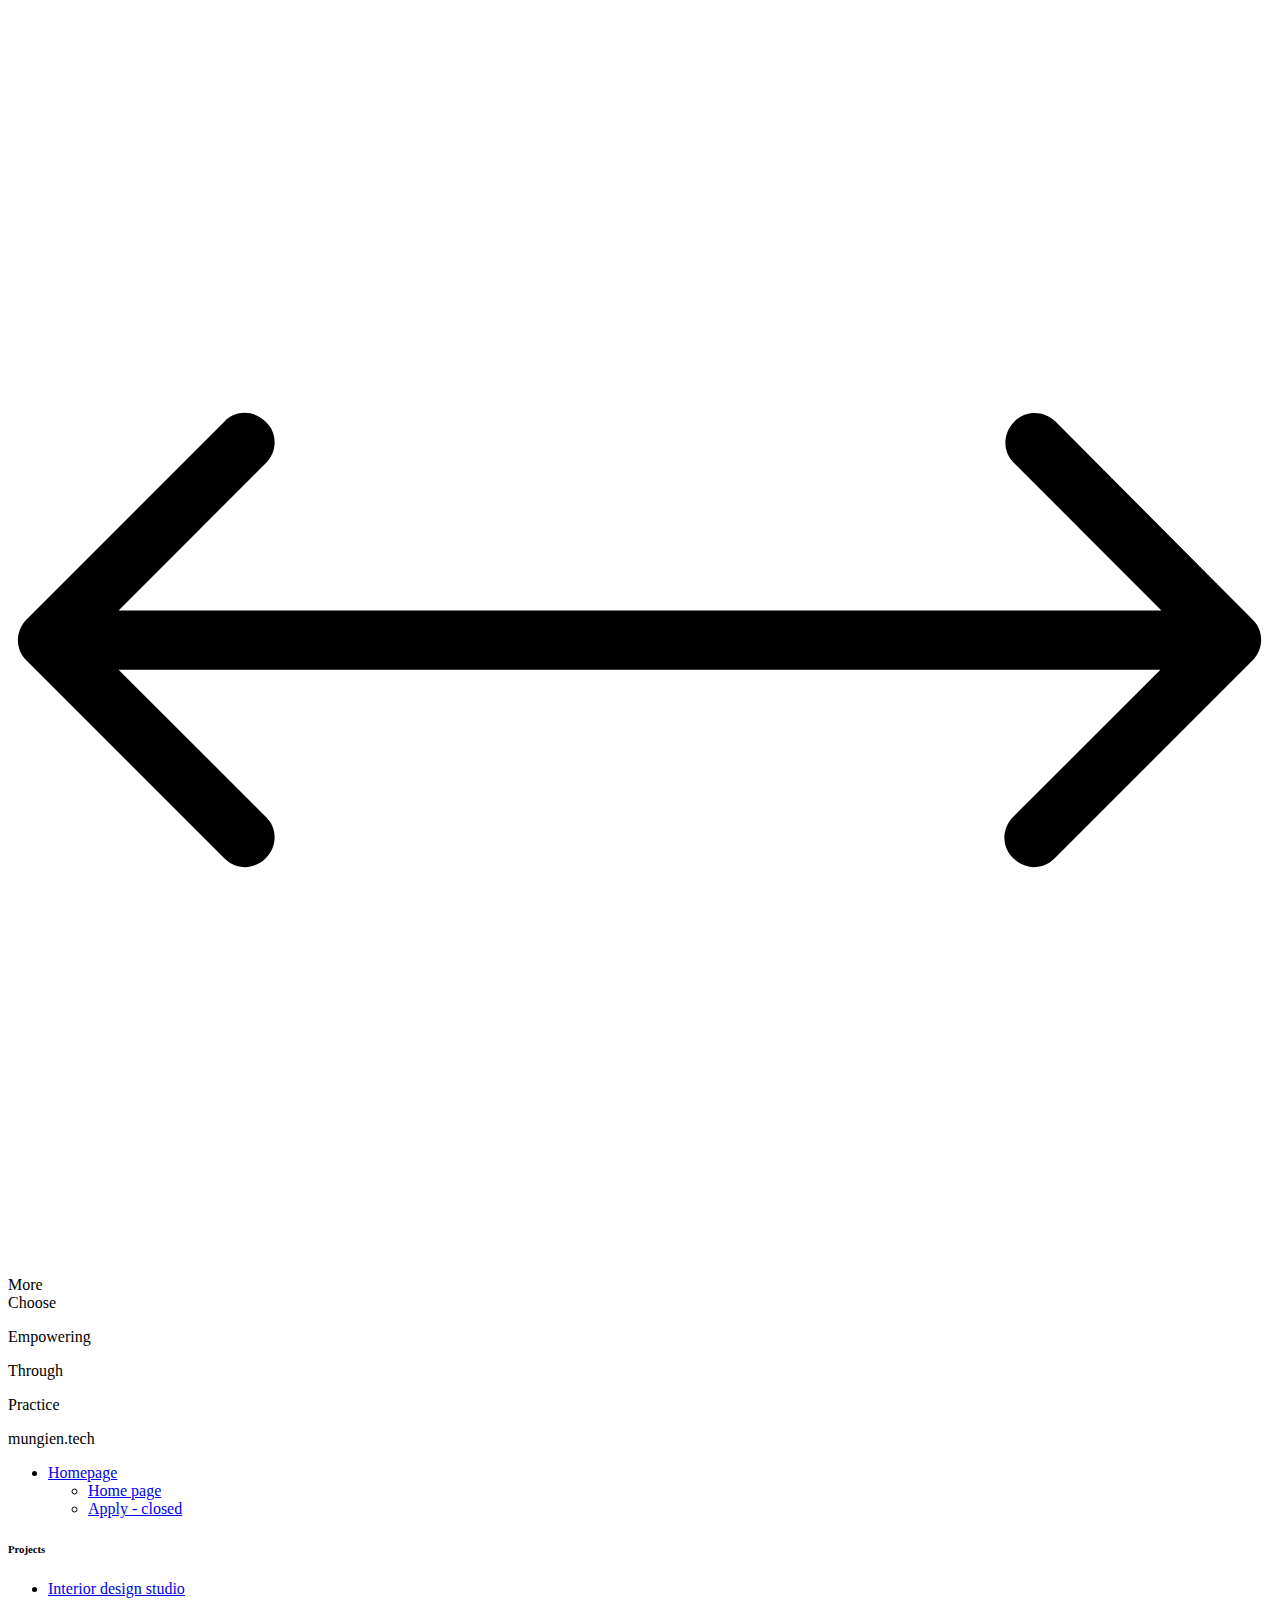
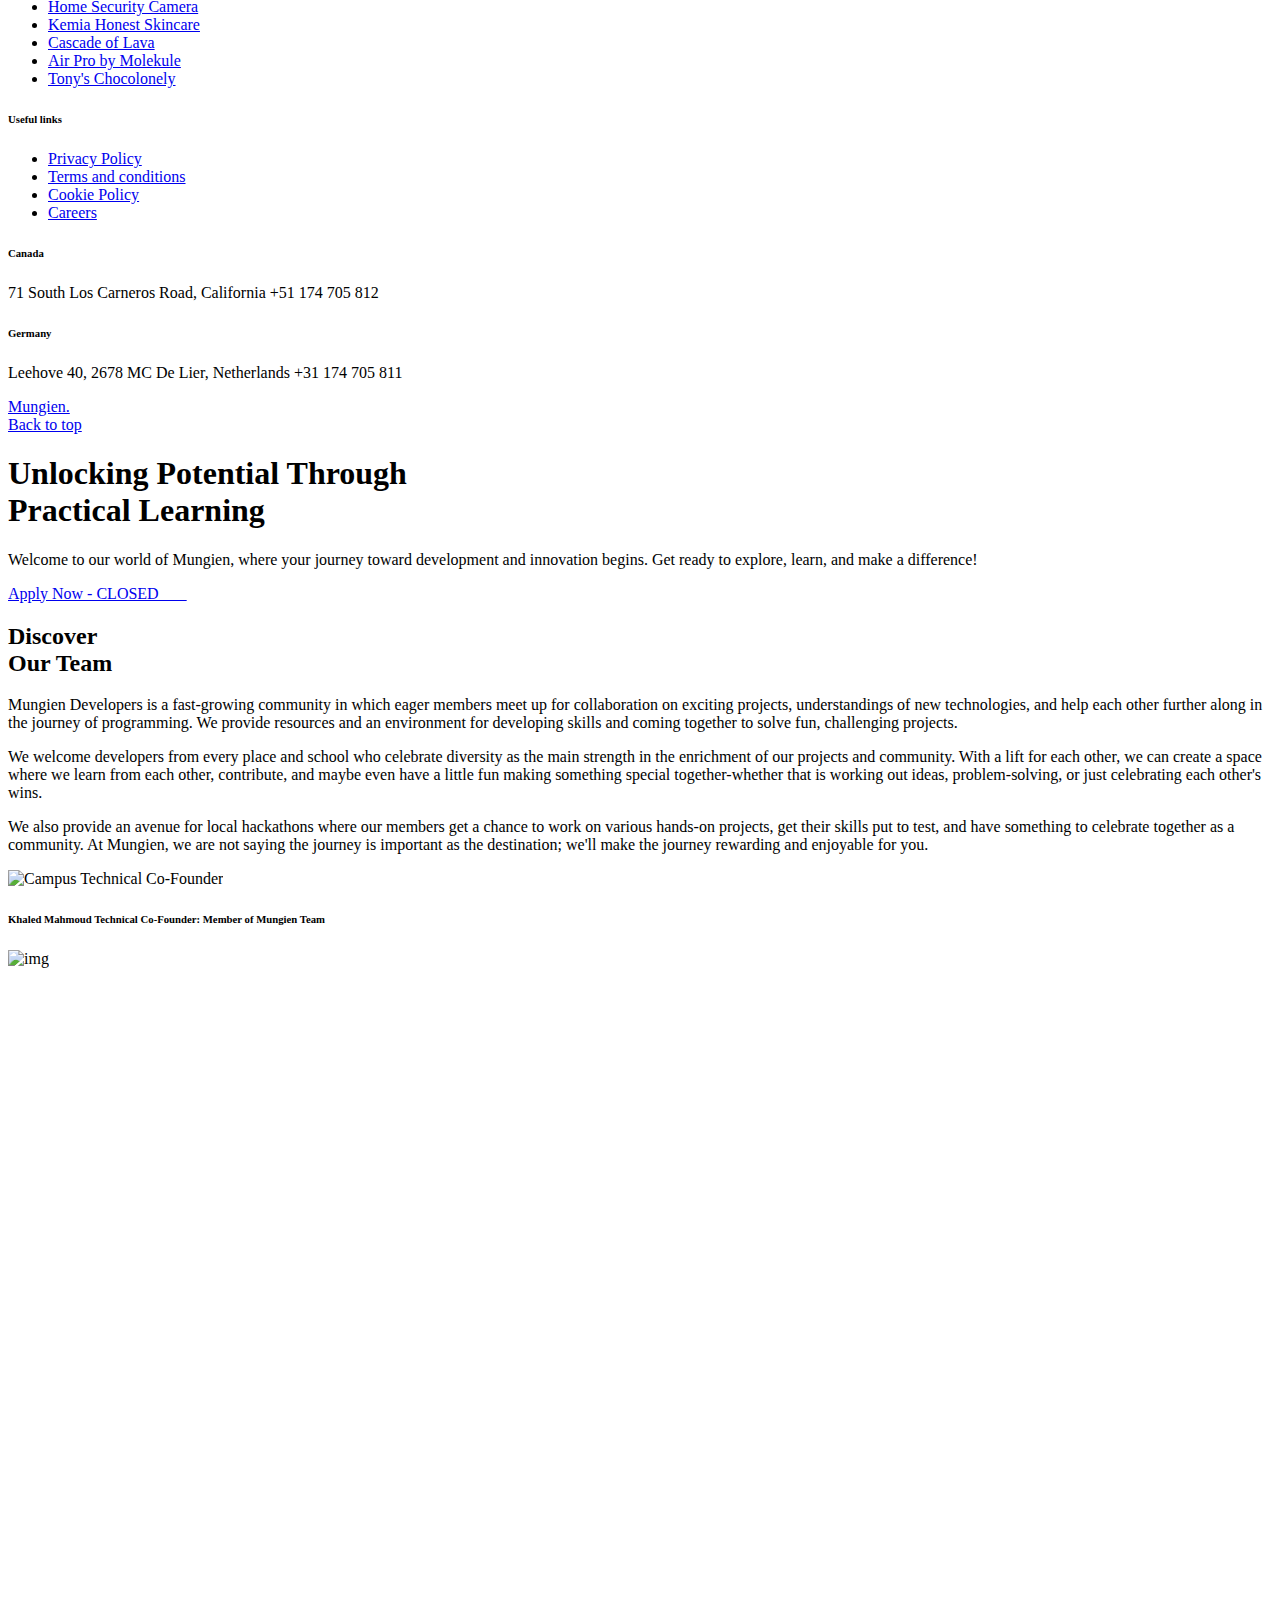
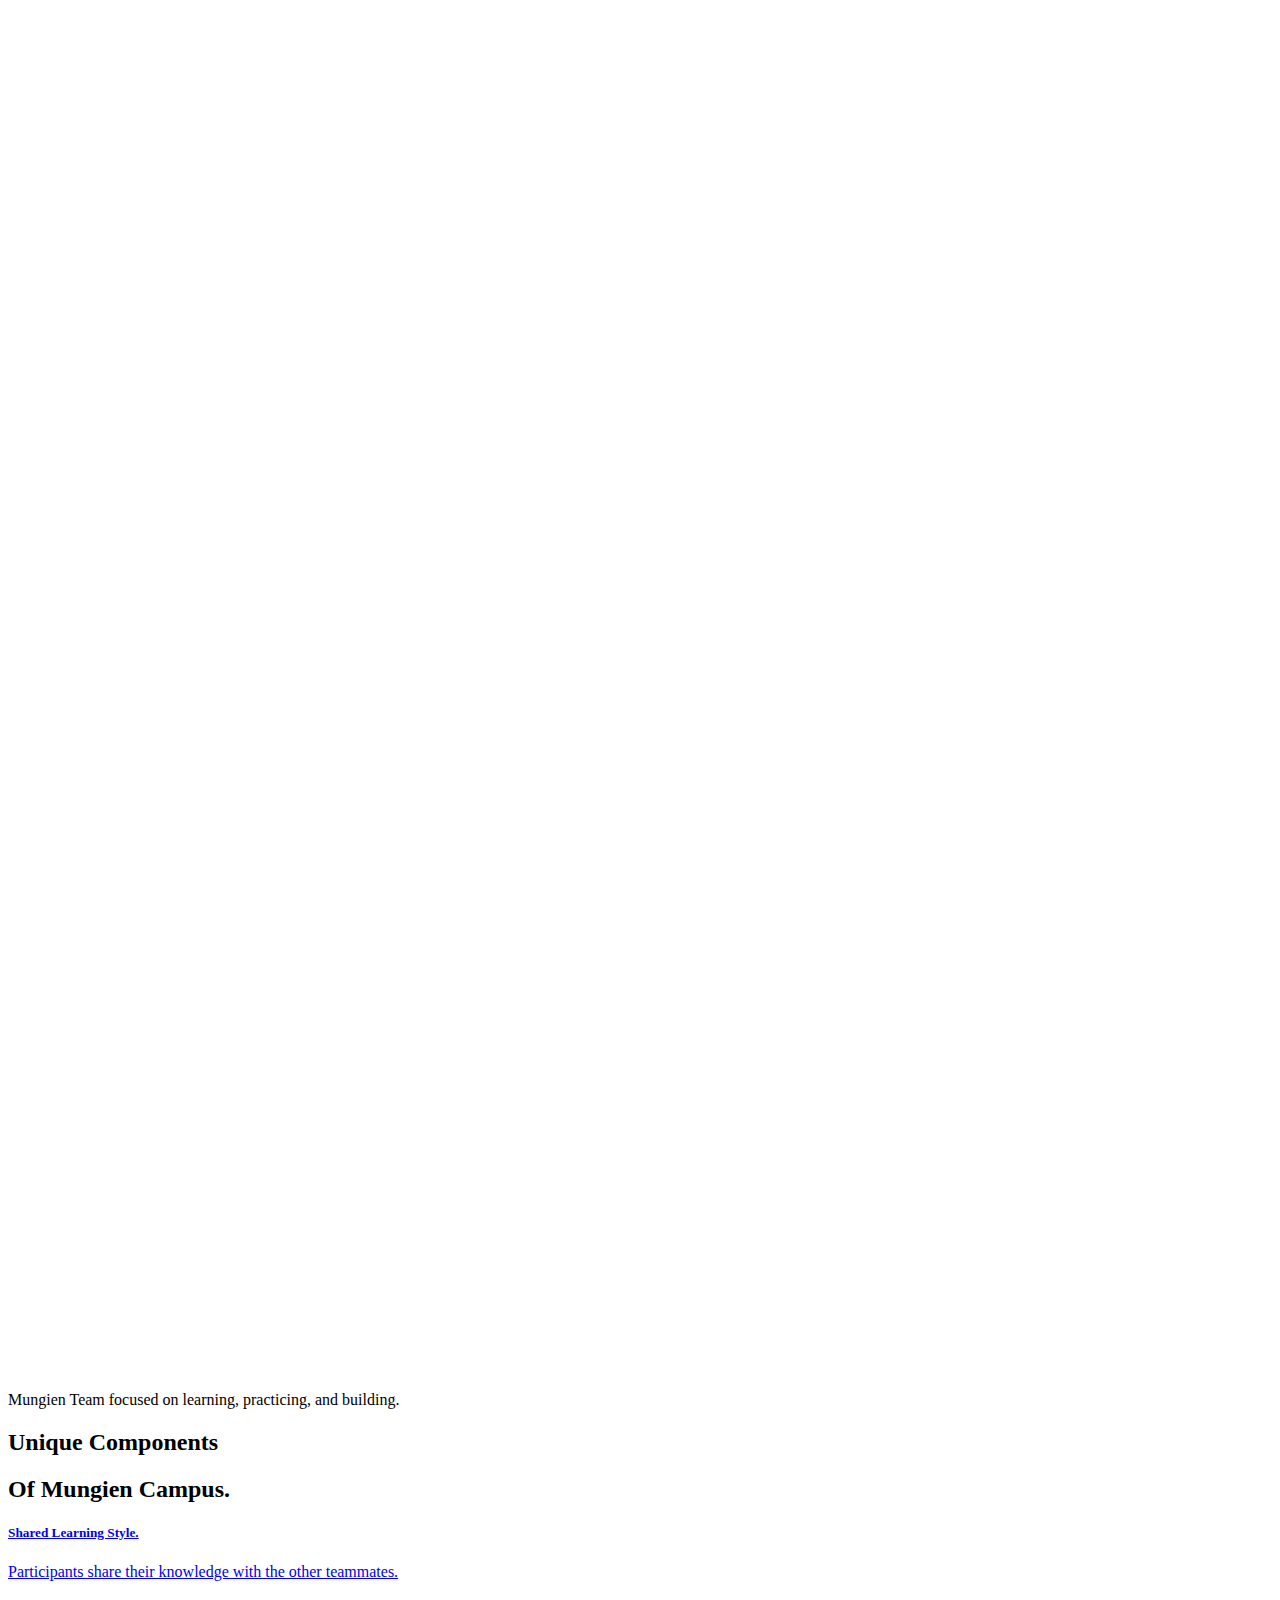
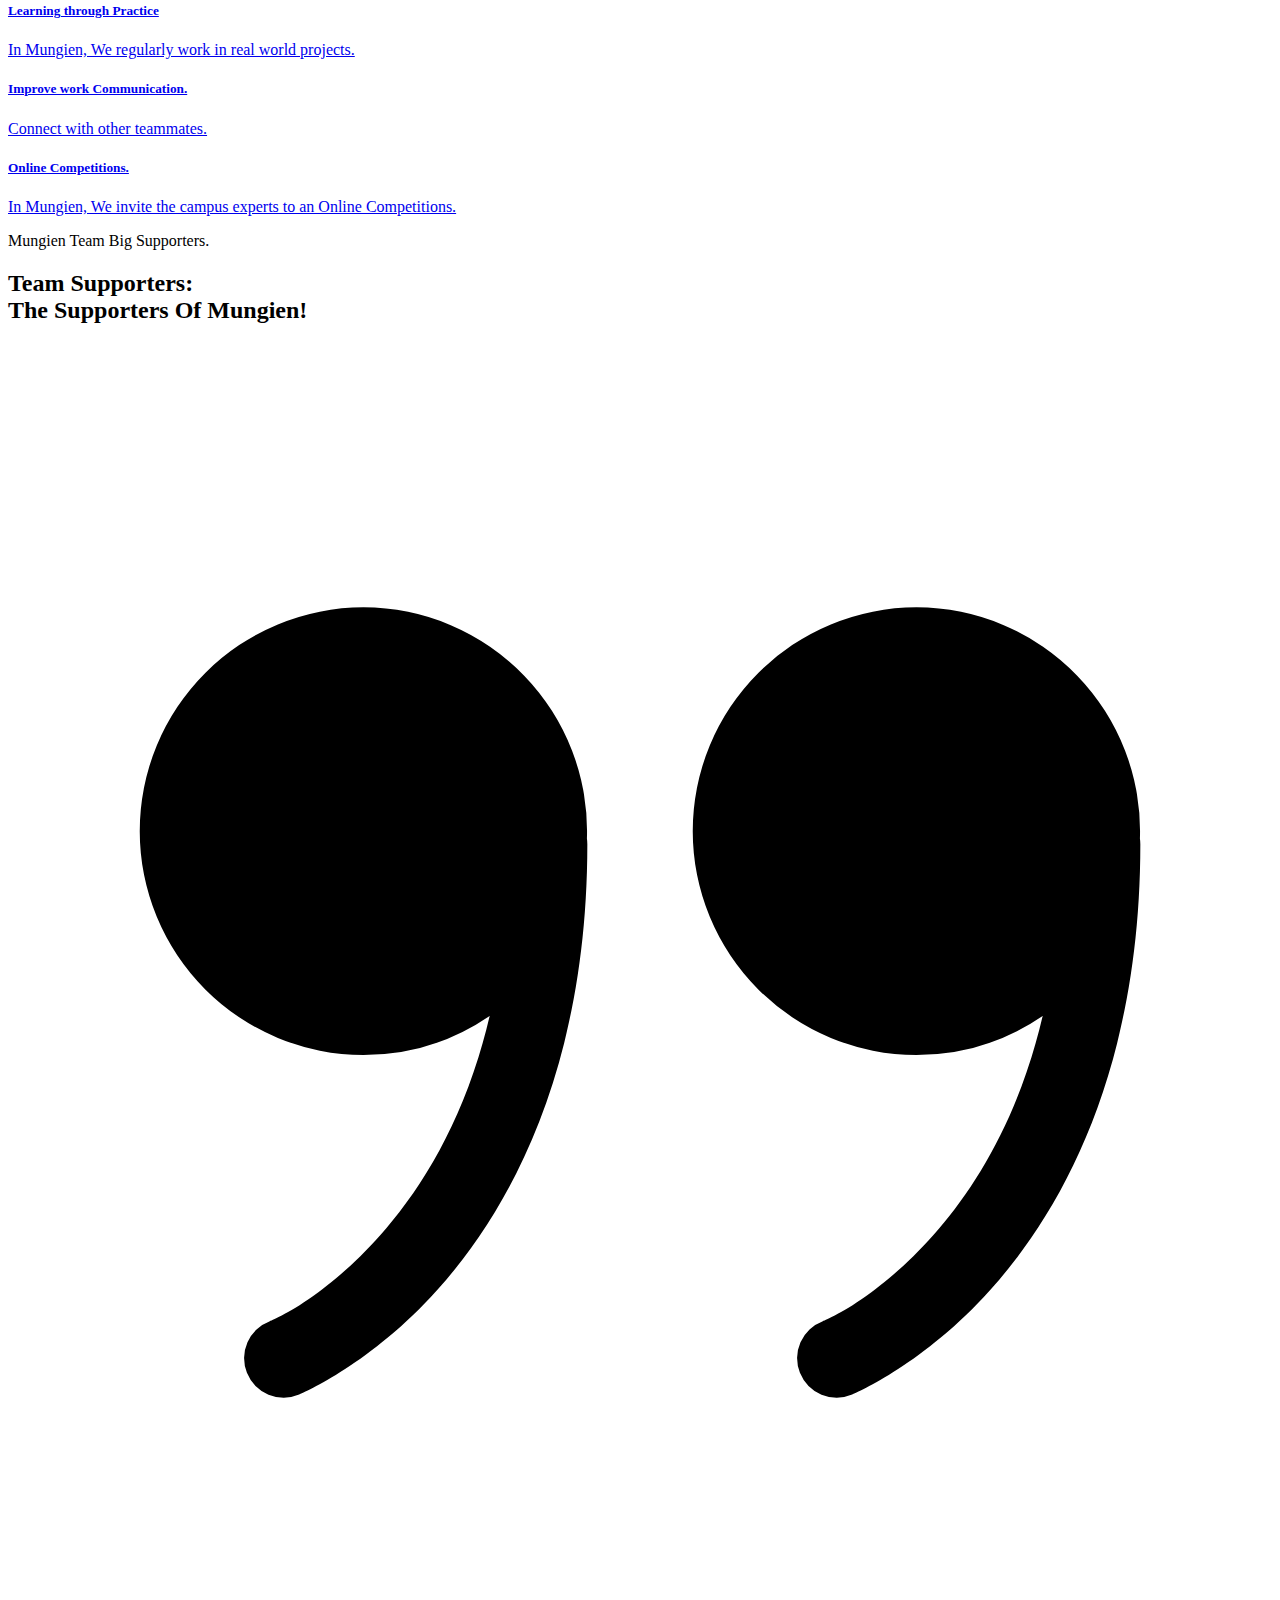
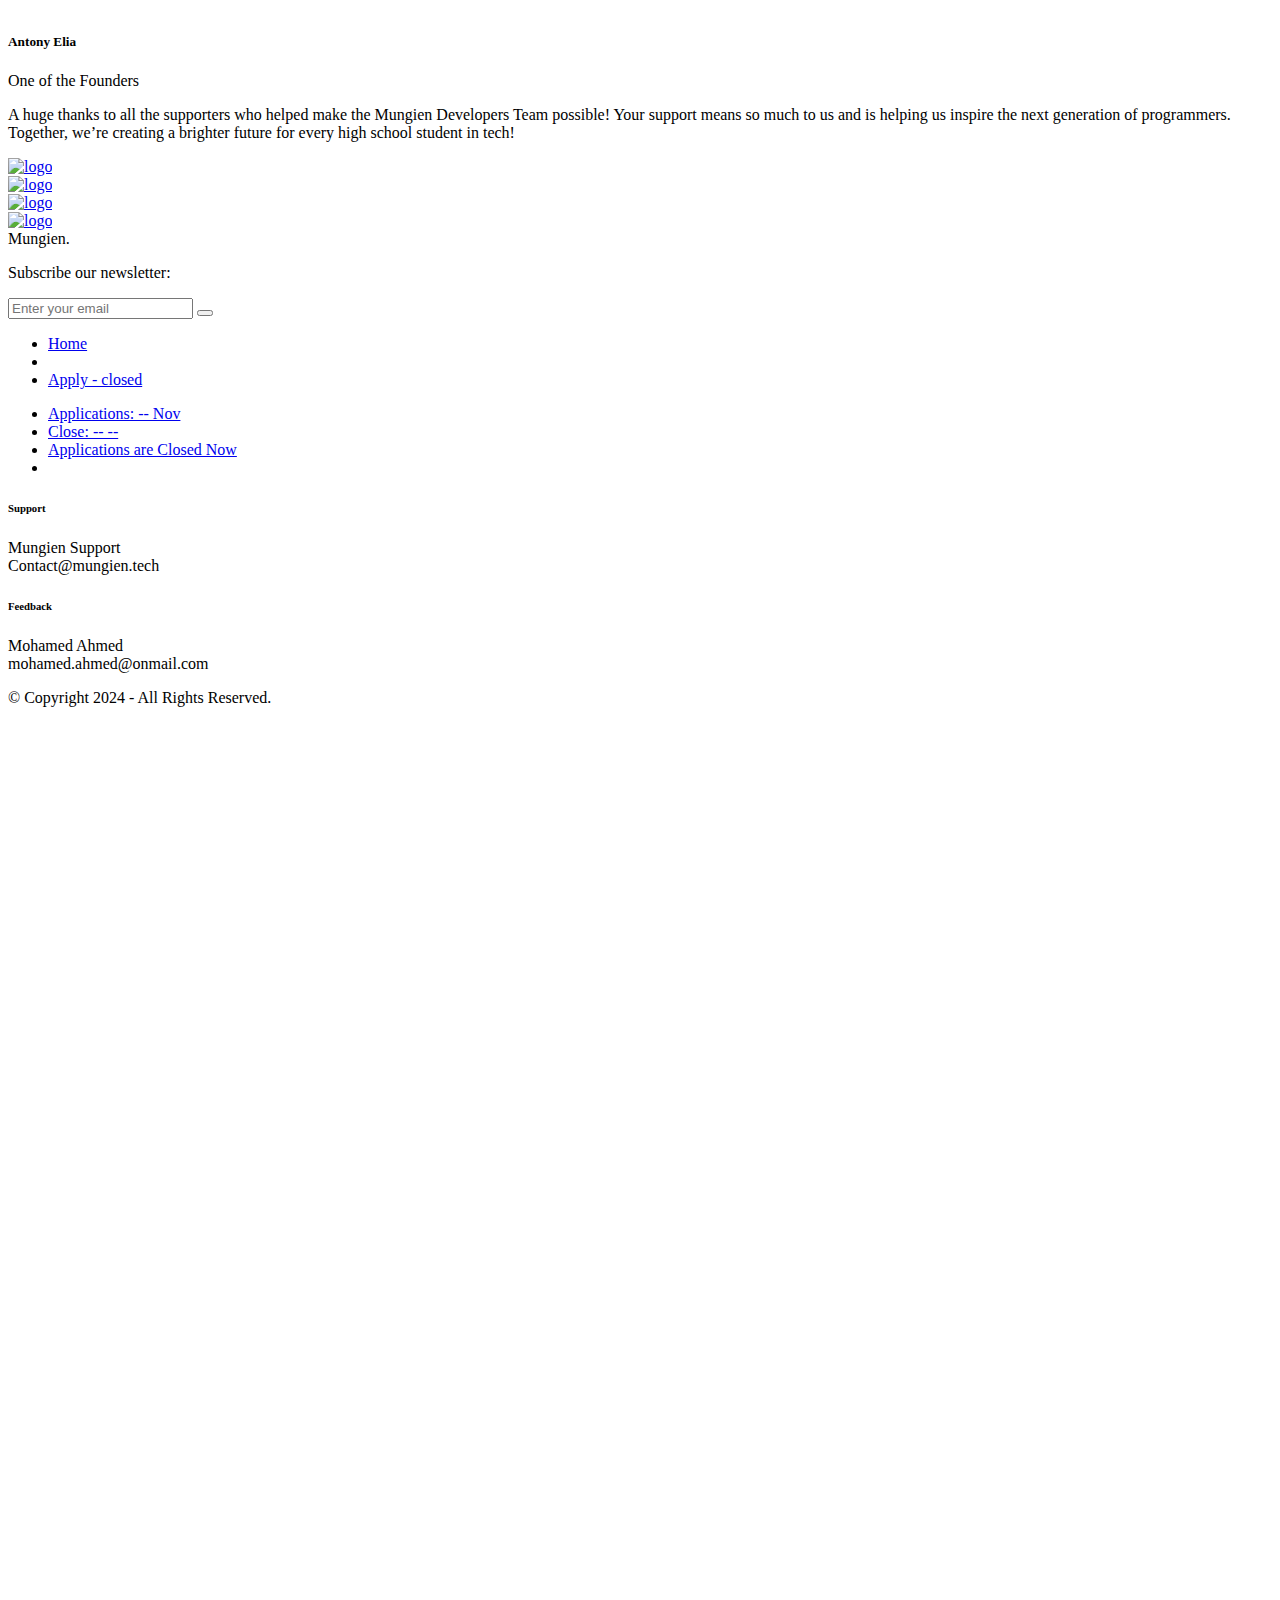
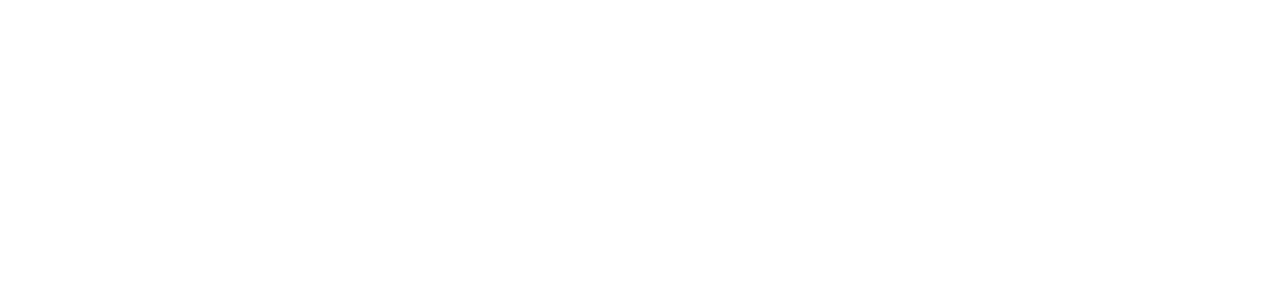
==== index.html @ 2d6d3a20 "Add files via upload" ====
<!DOCTYPE html>
<html lang="zxx">
    <head>

        <meta charset="UTF-8">
        <meta name="viewport" content="width=device-width, initial-scale=1.0">
        <meta http-equiv="X-UA-Compatible" content="ie=edge">

        <!-- bootstrap grid css -->
        <link rel="stylesheet" href="css/plugins-bootstrap-grid.css">
        <!-- font awesome css -->
        <link rel="stylesheet" href="css/plugins-font-awesome.min.css">
        <!-- swiper css -->
        <link rel="stylesheet" href="css/plugins-swiper.min.css">
        <!-- fancybox css -->
        <link rel="stylesheet" href="css/plugins-fancybox.min.css">
        <!-- ashley scss -->
        <link rel="stylesheet" href="css/css-style.css">

        <!-- page name -->
        <title>Mungien Team</title>

        <!-- meta description for better SEO -->
        <meta name="description" content="Welcome to Mungien Team, your ultimate destination for development and tech innovation. Join our community of developers at the Mungien Developers Campus.">
        <meta name="keywords" content="Mungien, Mungien Team, Mungien Campus, Campus, Developer, Development, Mungien Developers Campus, tech, technology, programming, coding, software development, web development, app development, tech community, coding bootcamp, programming courses, tech innovation, developer community, tech education, IT training, software engineering, tech events, coding workshops, mugen team, mugen, developers, campus">

        <!-- favicons and icons -->
        <link rel="icon" type="image/x-icon" sizes="192x192" href="images/icon.ico">
        <link rel="apple-touch-icon" sizes="180x180" href="images/icon.ico">
        <link rel="icon" type="image/x-icon" sizes="32x32" href="images/icon.ico">
        <link rel="icon" type="image/x-icon" sizes="16x16" href="images/icon.ico">

        <!-- Open Graph for better social media sharing -->
        <meta property="og:title" content="Mungien Campus">
        <meta property="og:description" content="Welcome to Mungien Campus, your ultimate destination for development and tech innovation. Join our community of developers at the Mungien Developers Campus.">
        <meta property="og:image" content="images/icon.ico">
        <meta property="og:url" content="https://www.mungien.tech">
        <meta property="og:type" content="website">

        <!-- Twitter Card for better sharing on Twitter -->
        <meta name="twitter:card" content="summary_large_image">
        <meta name="twitter:title" content="Mungien Campus">
        <meta name="twitter:description" content="Welcome to Mungien Campus, your ultimate destination for development and tech innovation. Join our community of developers at the Mungien Developers Campus.">
        <meta name="twitter:image" content="images/icon.ico">

        <style>
            /* Media query to hide element on screens smaller than 768px */
            @media only screen and (max-width: 768px) {
                .phoneContent {display:none;}
            }
        </style>

    </head>

    <body>
        <!-- wrapper -->
        <div class="mil-wrapper" id="top">
            <!-- cursor -->
            <div class="mil-ball">
                <span class="mil-icon-1"> <svg viewbox="0 0 128 128">
                        <path d="M106.1,41.9c-1.2-1.2-3.1-1.2-4.2,0c-1.2,1.2-1.2,3.1,0,4.2L116.8,61H11.2l14.9-14.9c1.2-1.2,1.2-3.1,0-4.2	c-1.2-1.2-3.1-1.2-4.2,0l-20,20c-1.2,1.2-1.2,3.1,0,4.2l20,20c0.6,0.6,1.4,0.9,2.1,0.9s1.5-0.3,2.1-0.9c1.2-1.2,1.2-3.1,0-4.2	L11.2,67h105.5l-14.9,14.9c-1.2,1.2-1.2,3.1,0,4.2c0.6,0.6,1.4,0.9,2.1,0.9s1.5-0.3,2.1-0.9l20-20c1.2-1.2,1.2-3.1,0-4.2L106.1,41.9	z"></path>
                    </svg> </span>
                <div class="mil-more-text">More</div>
                <div class="mil-choose-text">&#1057;hoose</div>
            </div>
            <!-- cursor end -->
            <!-- preloader -->
            <div class="mil-preloader">
                <div class="mil-preloader-animation">
                    <div class="mil-pos-abs mil-animation-1">
                        <p class="mil-h3 mil-muted mil-thin">Empowering</p>
                        <p class="mil-h3 mil-muted">Through</p>
                        <p class="mil-h3 mil-muted mil-thin">Practice</p>
                    </div>
                    <div class="mil-pos-abs mil-animation-2">
                        <div class="mil-reveal-frame">
                            <p class="mil-reveal-box"></p>
                            <p class="mil-h3 mil-muted mil-thin">mungien.tech</p>
                        </div>
                    </div>
                </div>
            </div>
            <!-- preloader end -->
            <!-- scrollbar progress -->
            <div class="mil-progress-track">
                <div class="mil-progress"></div>
            </div>
            <!-- scrollbar progress end -->
            <!-- menu -->
            <div class="mil-menu-frame">
                <!-- frame clone -->
                <div class="mil-frame-top">
                    <div class="mil-menu-btn">
                        <span></span>
                    </div>
                </div>
                <!-- frame clone end -->
                <div class="container">
                    <div class="mil-menu-content">
                        <div class="row">
                            <div class="col-xl-5">
                                <nav class="mil-main-menu" id="swupMenu">
                                    <ul>
                                        <li class="mil-has-children mil-active">
                                            <a href="#.">Homepage</a>
                                            <ul>
                                                <li>
                                                    <a href="index.html">Home page</a>
                                                </li>
                                                <li>
                                                    <a href="index.html">Apply - closed</a>
                                                </li>
                                            </ul>
                                        </li>
                                    </ul>
                                </nav>
                            </div>
                            <div class="col-xl-7">
                                <div class="mil-menu-right-frame">
                                    <div class="mil-animation-in">
                                        <div class="mil-animation-frame">
                                            <div class="mil-animation mil-position-1 mil-scale" data-value-1="2" data-value-2="2"></div>
                                        </div>
                                    </div>
                                    <div class="mil-menu-right">
                                        <div class="row">
                                            <div class="col-lg-8 mil-mb-60">
                                                <h6 class="mil-muted mil-mb-30">Projects</h6>
                                                <ul class="mil-menu-list">
                                                    <li>
                                                        <a href="index.html" class="mil-light-soft">Interior design studio</a>
                                                    </li>
                                                    <li>
                                                        <a href="index.html" class="mil-light-soft">Home Security Camera</a>
                                                    </li>
                                                    <li>
                                                        <a href="index.html" class="mil-light-soft">Kemia Honest Skincare</a>
                                                    </li>
                                                    <li>
                                                        <a href="index.html" class="mil-light-soft">Cascade of Lava</a>
                                                    </li>
                                                    <li>
                                                        <a href="index.html" class="mil-light-soft">Air Pro by Molekule</a>
                                                    </li>
                                                    <li>
                                                        <a href="index.html" class="mil-light-soft">Tony's Chocolonely</a>
                                                    </li>
                                                </ul>
                                            </div>
                                            <div class="col-lg-4 mil-mb-60">
                                                <h6 class="mil-muted mil-mb-30">Useful links</h6>
                                                <ul class="mil-menu-list">
                                                    <li>
                                                        <a href="#." class="mil-light-soft">Privacy Policy</a>
                                                    </li>
                                                    <li>
                                                        <a href="#." class="mil-light-soft">Terms and conditions</a>
                                                    </li>
                                                    <li>
                                                        <a href="#." class="mil-light-soft">Cookie Policy</a>
                                                    </li>
                                                    <li>
                                                        <a href="#." class="mil-light-soft">Careers</a>
                                                    </li>
                                                </ul>
                                            </div>
                                        </div>
                                        <div class="mil-divider mil-mb-60"></div>
                                        <div class="row justify-content-between">
                                            <div class="col-lg-4 mil-mb-60">
                                                <h6 class="mil-muted mil-mb-30">Canada</h6>
                                                <p class="mil-light-soft mil-up">71 South Los Carneros Road, California <span class="mil-no-wrap">+51 174 705 812</span></p>
                                            </div>
                                            <div class="col-lg-4 mil-mb-60">
                                                <h6 class="mil-muted mil-mb-30">Germany</h6>
                                                <p class="mil-light-soft">Leehove 40, 2678 MC De Lier, Netherlands <span class="mil-no-wrap">+31 174 705 811</span></p>
                                            </div>
                                        </div>
                                    </div>
                                </div>
                            </div>
                        </div>
                    </div>
                </div>
            </div>
            <!-- menu -->
            <!-- curtain -->
            <div class="mil-curtain"></div>
            <!-- curtain end -->
            <!-- frame -->
            <div class="mil-frame">
                <div class="mil-frame-top">
                    <a href="index.html" class="mil-logo">Mungien.</a>
                    <div class="mil-menu-btn">
                        <span></span>
                    </div>
                </div>
                <div class="mil-frame-bottom">
                    <div class="mil-current-page"></div>
                    <div class="mil-back-to-top">
                        <a href="#top" class="mil-link mil-dark mil-arrow-place"> <span>Back to top</span> </a>
                    </div>
                </div>
            </div>
            <!-- frame end -->
            <!-- content -->
            <div class="mil-content">
                <div id="swupMain" class="mil-main-transition">
                    <!-- banner -->
                    <section class="mil-banner mil-dark-bg">
                        <div class="mi-invert-fix">
                            <div class="mil-animation-frame">
                                <div class="mil-animation mil-position-1 mil-scale" data-value-1="7" data-value-2="1.6"></div>
                                <div class="mil-animation mil-position-2 mil-scale" data-value-1="4" data-value-2="1"></div>
                                <div class="mil-animation mil-position-3 mil-scale" data-value-1="1.2" data-value-2=".1"></div>
                            </div>
                            <div class="mil-gradient"></div>
                            <div class="container">
                                <div class="mil-banner-content mil-up">
                                    <h1 class="mil-muted mil-mb-60">Unlocking&nbsp;<span class="mil-thin">Potential Through</span><br>Practical&nbsp;<span class="mil-thin">Learning</span></h1>
                                    <div class="row">
                                        <div class="col-md-7 col-lg-5">
                                            <p class="mil-light-soft mil-mb-60">Welcome to our world of Mungien, where your journey toward development and innovation begins. Get ready to explore, learn, and make a difference!</p>
                                        </div>
                                    </div>
                                    <a class="mil-button mil-arrow-place mil-btn-space" href="index.html"> <span><p>Apply Now - CLOSED&nbsp; &nbsp; &nbsp; &nbsp;</p></span> </a>
                                </div>
                            </div>
                        </div>
                    </section>
                    <!-- banner end -->
                    <!-- about -->
                    <section id="about">
                        <div class="container mil-p-120-30">
                            <div class="row justify-content-between align-items-center">
                                <div class="col-lg-6 col-xl-5">
                                    <div class="mil-mb-90">
                                        <h2 class="mil-up mil-mb-60">Discover <br>Our <span class="mil-thin">Team</span></h2>
                                        <p class="mil-up mil-mb-30">Mungien Developers is a fast-growing community in which eager members meet up for collaboration on exciting projects, understandings of new technologies, and help each other further along in the journey of programming. We provide resources and an environment for developing skills and coming together to solve fun, challenging projects.</p>
                                        <p class="mil-up mil-mb-60">We welcome developers from every place and school who celebrate diversity as the main strength in the enrichment of our projects and community. With a lift for each other, we can create a space where we learn from each other, contribute, and maybe even have a little fun making something special together-whether that is working out ideas, problem-solving, or just celebrating each other's wins.
</p>
                                        <p class="mil-up mil-mb-60">
We also provide an avenue for local hackathons where our members get a chance to work on various hands-on projects, get their skills put to test, and have something to celebrate together as a community. At Mungien, we are not saying the journey is important as the destination; we'll make the journey rewarding and enjoyable for you.</p>
                                        <div class="mil-about-quote">
                                            <div class="mil-avatar mil-up">
                                                <img src="images/face-2.jpg" alt="Campus Technical Co-Founder">
                                            </div>
                                            <h6 class="mil-quote mil-up">Khaled Mahmoud <span class="mil-thin">Technical Co-Founder:</span>  Member <span class="mil-thin">of Mungien Team</span></h6>
                                        </div>
                                    </div>
                                </div>
                                <div class="col-lg-5">
                                    <div class="mil-about-photo mil-mb-90">
                                        <div class="mil-lines-place"></div>
                                        <div class="mil-up mil-img-frame phoneContent" style="padding-bottom: 160%;">
                                            <img src="images/photo-1.png" alt="img" class="mil-up" data-value-1="1" data-value-2="1.49">
                                        </div>
                                    </div>
                                </div>
                            </div>
                        </div>
                    </section>
                    <!-- about end -->
                    <!-- services -->
                    <section class="mil-dark-bg">
                        <div class="mi-invert-fix">
                            <div class="mil-animation-frame">
                                <div class="mil-animation mil-position-1 mil-scale" data-value-1="2.4" data-value-2="1.4" style="top: 300px; right: -100px"></div>
                                <div class="mil-animation mil-position-2 mil-scale" data-value-1="2" data-value-2="1" style="left: 150px"></div>
                            </div>
                            <div class="container mil-p-120-0">
                                <div class="mil-mb-120">
                                    <div class="row">
                                        <div class="col-lg-10">
                                            <span class="mil-suptitle mil-light-soft mil-suptitle-right mil-up">Mungien Team focused on learning, practicing, and building.</span>
                                        </div>
                                    </div>
                                    <div class="mil-complex-text justify-content-center mil-up mil-mb-15">
                                        <h2 class="mil-h1 mil-muted mil-center">Unique <span class="mil-thin">Components</span></h2>
                                    </div>
                                    <div class="mil-complex-text justify-content-center mil-up">
                                        <h2 class="mil-h1 mil-muted mil-center">Of Mungien&nbsp;<span class="mil-thin">Campus.</span></h2>
                                    </div>
                                </div>
                                <div class="row mil-services-grid m-0">
                                    <div class="col-md-6 col-lg-3 mil-services-grid-item p-0">
                                        <a href="index.html" class="mil-service-card-sm mil-up"> <h5 class="mil-muted mil-mb-30"><strong>Shared Learning Style.</strong><br></h5> <p class="mil-light-soft mil-mb-30">Participants share their knowledge with the other teammates.</p> <div class="mil-button mil-icon-button-sm mil-arrow-place"></div> </a>
                                    </div>
                                    <div class="col-md-6 col-lg-3 mil-services-grid-item p-0">
                                        <a href="index.html" class="mil-service-card-sm mil-up"> <h5 class="mil-muted mil-mb-30">Learning through Practice<br></h5> <p class="mil-light-soft mil-mb-30">In Mungien, We regularly work in real world projects.</p> <div class="mil-button mil-icon-button-sm mil-arrow-place"></div> </a>
                                    </div>
                                    <div class="col-md-6 col-lg-3 mil-services-grid-item p-0">
                                        <a href="index.html" class="mil-service-card-sm mil-up"> <h5 class="mil-muted mil-mb-30">Improve work Communication.</h5> <p class="mil-light-soft mil-mb-30">Connect with other teammates.</p> <div class="mil-button mil-icon-button-sm mil-arrow-place"></div> </a>
                                    </div>
                                    <div class="col-md-6 col-lg-3 mil-services-grid-item p-0">
                                        <a class="mil-service-card-sm mil-up" href="index.html"> <h5 class="mil-muted mil-mb-30">Online Competitions.</h5> <p class="mil-light-soft mil-mb-30">In Mungien, We invite the campus experts to an Online Competitions.</p> <div class="mil-button mil-icon-button-sm mil-arrow-place"></div> </a>
                                    </div>
                                </div>
                            </div>
                        </div>
                    </section>
                    <!-- services end -->
                    <!-- team -->
                    <section>
</section>
                    <!-- team end -->
                    <!-- reviews -->
                    <section class="mil-soft-bg">
                        <div class="container mil-p-120-120">
                            <div class="row">
                                <div class="col-lg-10">
                                    <span class="mil-suptitle mil-suptitle-right mil-suptitle-dark mil-up">Mungien Team Big Supporters.<br></span>
                                </div>
                            </div>
                            <h2 class="mil-center mil-up mil-mb-60">Team&nbsp;<span class="mil-thin">Supporters:</span> <br>The Supporters&nbsp;<span class="mil-thin">Of Mungien!</span></h2>
                            <div class="row mil-relative justify-content-center">
                                <div class="col-lg-8">
                                    <div class="mil-slider-nav mil-soft mil-reviews-nav mil-up">
                                        <div class="mil-slider-arrow mil-prev mil-revi-prev mil-arrow-place"></div>
                                    </div>
                                    <svg xmlns="http://www.w3.org/2000/svg" viewbox="0 0 48 48" class="mil-quote-icon mil-up">
                                        <path d="M 13.5 10 A 8.5 8.5 0 0 0 13.5 27 A 8.5 8.5 0 0 0 18.291016 25.519531 C 17.422273 29.222843 15.877848 31.803343 14.357422 33.589844 C 12.068414 36.279429 9.9433594 37.107422 9.9433594 37.107422 A 1.50015 1.50015 0 1 0 11.056641 39.892578 C 11.056641 39.892578 13.931586 38.720571 16.642578 35.535156 C 19.35357 32.349741 22 27.072581 22 19 A 1.50015 1.50015 0 0 0 21.984375 18.78125 A 8.5 8.5 0 0 0 13.5 10 z M 34.5 10 A 8.5 8.5 0 0 0 34.5 27 A 8.5 8.5 0 0 0 39.291016 25.519531 C 38.422273 29.222843 36.877848 31.803343 35.357422 33.589844 C 33.068414 36.279429 30.943359 37.107422 30.943359 37.107422 A 1.50015 1.50015 0 1 0 32.056641 39.892578 C 32.056641 39.892578 34.931586 38.720571 37.642578 35.535156 C 40.35357 32.349741 43 27.072581 43 19 A 1.50015 1.50015 0 0 0 42.984375 18.78125 A 8.5 8.5 0 0 0 34.5 10 z" fill="#000000"></path>
                                    </svg>
                                    <div class="swiper-container mil-reviews-slider">
                                        <div class="swiper-wrapper">
                                            <div class="swiper-slide">
                                                <div class="mil-review-frame mil-center" data-swiper-parallax="-200" data-swiper-parallax-opacity="0">
                                                    <h5 class="mil-up mil-mb-10">Antony Elia</h5>
                                                    <p class="mil-mb-5 mil-upper mil-up mil-mb-30">One of the Founders</p>
                                                    <p class="mil-text-xl mil-up">A huge thanks to all the supporters who helped make the Mungien Developers Team possible! Your support means so much to us and is helping us inspire the next generation of programmers. Together, we’re creating a brighter future for every high school student in tech!</p>
                                                </div>
                                            </div>
                                            
                                        </div>
                                    </div>
                                </div>
                            </div>
                        </div>
                    </section>
                    <!-- reviews end -->
                    <!-- partners -->
                    <div class="mil-soft-bg">
                        <div class="container mil-p-0-120">
                            <div class="swiper-container mil-infinite-show mil-up">
                                <div class="swiper-wrapper">
                                    <div class="swiper-slide">
                                        <a href="#." class="mil-partner-frame" style="width: 80px; margin-top: 10px;"><img src="images/github-logo.png" alt="logo"></a>
                                    </div>
                                    <div class="swiper-slide">
                                        <a href="#." class="mil-partner-frame" style="width: 100px; margin-bottom: 20px;"><img src="images/partners-2.svg" alt="logo"></a>
                                    </div>
                                    <div class="swiper-slide">
                                        <a href="#." class="mil-partner-frame" style="width: 80px; margin-top: 10px;"><img src="images/github-logo.png" alt="logo"></a>
                                    </div>
                                    <div class="swiper-slide"">
                                        <a href="#." class="mil-partner-frame" style="width: 100px; margin-bottom: 20px;"><img src="images/partners-2.svg" alt="logo"></a>
                                    </div>
                                </div>
                            </div>
                        </div>
                    </div>
                    <!-- partners end -->
                    <!-- blog -->
                    <section>
</section>
                    <!-- blog end -->
                    <!-- footer -->
                    <footer class="mil-dark-bg">
                        <div class="mi-invert-fix">
                            <div class="container mil-p-120-60">
                                <div class="row justify-content-between">
                                    <div class="col-md-4 col-lg-4 mil-mb-60">
                                        <div class="mil-muted mil-logo mil-up mil-mb-30">Mungien.</div>
                                        <p class="mil-light-soft mil-up mil-mb-30">Subscribe our newsletter:</p>
                                        <form class="mil-subscribe-form mil-up">
                                            <input type="text" placeholder="Enter your email">
                                            <button type="submit" class="mil-button mil-icon-button-sm mil-arrow-place"></button>
                                        </form>
                                    </div>
                                    <div class="col-md-7 col-lg-6">
                                        <div class="row justify-content-end">
                                            <div class="col-md-6 col-lg-7">
                                                <nav class="mil-footer-menu mil-mb-60">
                                                    <ul>
                                                        <li class="mil-up mil-active">
                                                            <a href="index.html">Home</a>
                                                        </li>
                                                        <li class="mil-up">
</li>
                                                        <li class="mil-up">
                                                            <a href="index.html">Apply - closed</a>
                                                        </li>
                                                    </ul>
                                                </nav>
                                            </div>
                                            <div class="col-md-6 col-lg-5">
                                                <ul class="mil-menu-list mil-up mil-mb-60">
                                                    <li>
                                                        <a href="#." class="mil-light-soft">Applications: -- Nov</a>
                                                    </li>
                                                    <li>
                                                        <a href="#." class="mil-light-soft">Close: -- --</a>
                                                    </li>
                                                    <li>
                                                        <a href="#." class="mil-light-soft">Applications are Closed Now</a>
                                                    </li>
                                                    <li>
</li>
                                                </ul>
                                            </div>
                                        </div>
                                    </div>
                                </div>
                                <div class="row justify-content-between flex-sm-row-reverse">
                                    <div class="col-md-7 col-lg-6">
                                        <div class="row justify-content-between">
                                            <div class="col-md-6 col-lg-5 mil-mb-60">
                                                <h6 class="mil-muted mil-up mil-mb-30">Support</h6>
                                                <p class="mil-light-soft mil-up"><span class="mil-no-wrap"><span style="white-space: normal;">Mungien Support<br>Contact@mungien.tech&nbsp;<br></span></span></p>
                                            </div>
                                            <div class="col-md-6 col-lg-5 mil-mb-60">
                                                <h6 class="mil-muted mil-up mil-mb-30">Feedback</h6>
                                                <p class="mil-light-soft mil-up"><span class="mil-no-wrap"><span style="white-space: normal;">Mohamed Ahmed<br>mohamed.ahmed@onmail.com</span></span></p>
                                            </div>
                                        </div>
                                    </div>
                                    <div class="col-md-4 col-lg-6 mil-mb-60">
                                        <div class="mil-vert-between">
                                            <div class="mil-mb-30">
</div>
                                            <p class="mil-light-soft mil-up">&copy; Copyright 2024 - All Rights Reserved.</p>
                                        </div>
                                    </div>
                                </div>
                            </div>
                        </div>
                    </footer>
                    <!-- footer end -->
                    <!-- hidden elements -->
                    <div class="mil-hidden-elements">
                        <div class="mil-dodecahedron">
                            <div class="mil-pentagon">
                                <div></div>
                                <div></div>
                                <div></div>
                                <div></div>
                                <div></div>
                            </div>
                            <div class="mil-pentagon">
                                <div></div>
                                <div></div>
                                <div></div>
                                <div></div>
                                <div></div>
                            </div>
                            <div class="mil-pentagon">
                                <div></div>
                                <div></div>
                                <div></div>
                                <div></div>
                                <div></div>
                            </div>
                            <div class="mil-pentagon">
                                <div></div>
                                <div></div>
                                <div></div>
                                <div></div>
                                <div></div>
                            </div>
                            <div class="mil-pentagon">
                                <div></div>
                                <div></div>
                                <div></div>
                                <div></div>
                                <div></div>
                            </div>
                            <div class="mil-pentagon">
                                <div></div>
                                <div></div>
                                <div></div>
                                <div></div>
                                <div></div>
                            </div>
                            <div class="mil-pentagon">
                                <div></div>
                                <div></div>
                                <div></div>
                                <div></div>
                                <div></div>
                            </div>
                            <div class="mil-pentagon">
                                <div></div>
                                <div></div>
                                <div></div>
                                <div></div>
                                <div></div>
                            </div>
                            <div class="mil-pentagon">
                                <div></div>
                                <div></div>
                                <div></div>
                                <div></div>
                                <div></div>
                            </div>
                            <div class="mil-pentagon">
                                <div></div>
                                <div></div>
                                <div></div>
                                <div></div>
                                <div></div>
                            </div>
                            <div class="mil-pentagon">
                                <div></div>
                                <div></div>
                                <div></div>
                                <div></div>
                                <div></div>
                            </div>
                            <div class="mil-pentagon">
                                <div></div>
                                <div></div>
                                <div></div>
                                <div></div>
                                <div></div>
                            </div>
                        </div>
                        <svg width="250" viewbox="0 0 300 1404" fill="none" xmlns="http://www.w3.org/2000/svg" class="mil-lines">
                            <path fill-rule="evenodd" clip-rule="evenodd" d="M1 892L1 941H299V892C299 809.71 232.29 743 150 743C67.7096 743 1 809.71 1 892ZM0 942H300V892C300 809.157 232.843 742 150 742C67.1573 742 0 809.157 0 892L0 942Z" class="mil-move"></path>
                            <path fill-rule="evenodd" clip-rule="evenodd" d="M299 146V97L1 97V146C1 228.29 67.7096 295 150 295C232.29 295 299 228.29 299 146ZM300 96L0 96V146C0 228.843 67.1573 296 150 296C232.843 296 300 228.843 300 146V96Z" class="mil-move"></path>
                            <path fill-rule="evenodd" clip-rule="evenodd" d="M299 1H1V1403H299V1ZM0 0V1404H300V0H0Z"></path>
                            <path fill-rule="evenodd" clip-rule="evenodd" d="M150 -4.37115e-08L150 1404L149 1404L149 0L150 -4.37115e-08Z"></path>
                            <path fill-rule="evenodd" clip-rule="evenodd" d="M150 1324C232.29 1324 299 1257.29 299 1175C299 1092.71 232.29 1026 150 1026C67.7096 1026 1 1092.71 1 1175C1 1257.29 67.7096 1324 150 1324ZM150 1325C232.843 1325 300 1257.84 300 1175C300 1092.16 232.843 1025 150 1025C67.1573 1025 0 1092.16 0 1175C0 1257.84 67.1573 1325 150 1325Z" class="mil-move"></path>
                            <path fill-rule="evenodd" clip-rule="evenodd" d="M300 1175H0V1174H300V1175Z" class="mil-move"></path>
                            <path fill-rule="evenodd" clip-rule="evenodd" d="M150 678C232.29 678 299 611.29 299 529C299 446.71 232.29 380 150 380C67.7096 380 1 446.71 1 529C1 611.29 67.7096 678 150 678ZM150 679C232.843 679 300 611.843 300 529C300 446.157 232.843 379 150 379C67.1573 379 0 446.157 0 529C0 611.843 67.1573 679 150 679Z" class="mil-move"></path>
                            <path fill-rule="evenodd" clip-rule="evenodd" d="M299 380H1V678H299V380ZM0 379V679H300V379H0Z" class="mil-move"></path>
                        </svg>
                    </div>
                    <!-- hidden elements end -->
                </div>
            </div>
            <!-- content -->
        </div>
        <!-- wrapper end -->
        <!-- jQuery js -->
        <script src="js/plugins-jquery.min.js"></script>
        <!-- swup js -->
        <script src="js/plugins-swup.min.js"></script>
        <!-- swiper js -->
        <script src="js/plugins-swiper.min.js"></script>
        <!-- fancybox js -->
        <script src="js/plugins-fancybox.min.js"></script>
        <!-- gsap js -->
        <script src="js/plugins-gsap.min.js"></script>
        <!-- scroll smoother -->
        <script src="js/plugins-smooth-scroll.js"></script>
        <!-- scroll trigger js -->
        <script src="js/plugins-ScrollTrigger.min.js"></script>
        <!-- scroll to js -->
        <script src="js/plugins-ScrollTo.min.js"></script>
        <!-- ashley js -->
        <script src="js/1167-js-main.js"></script>
    </body>
</html>
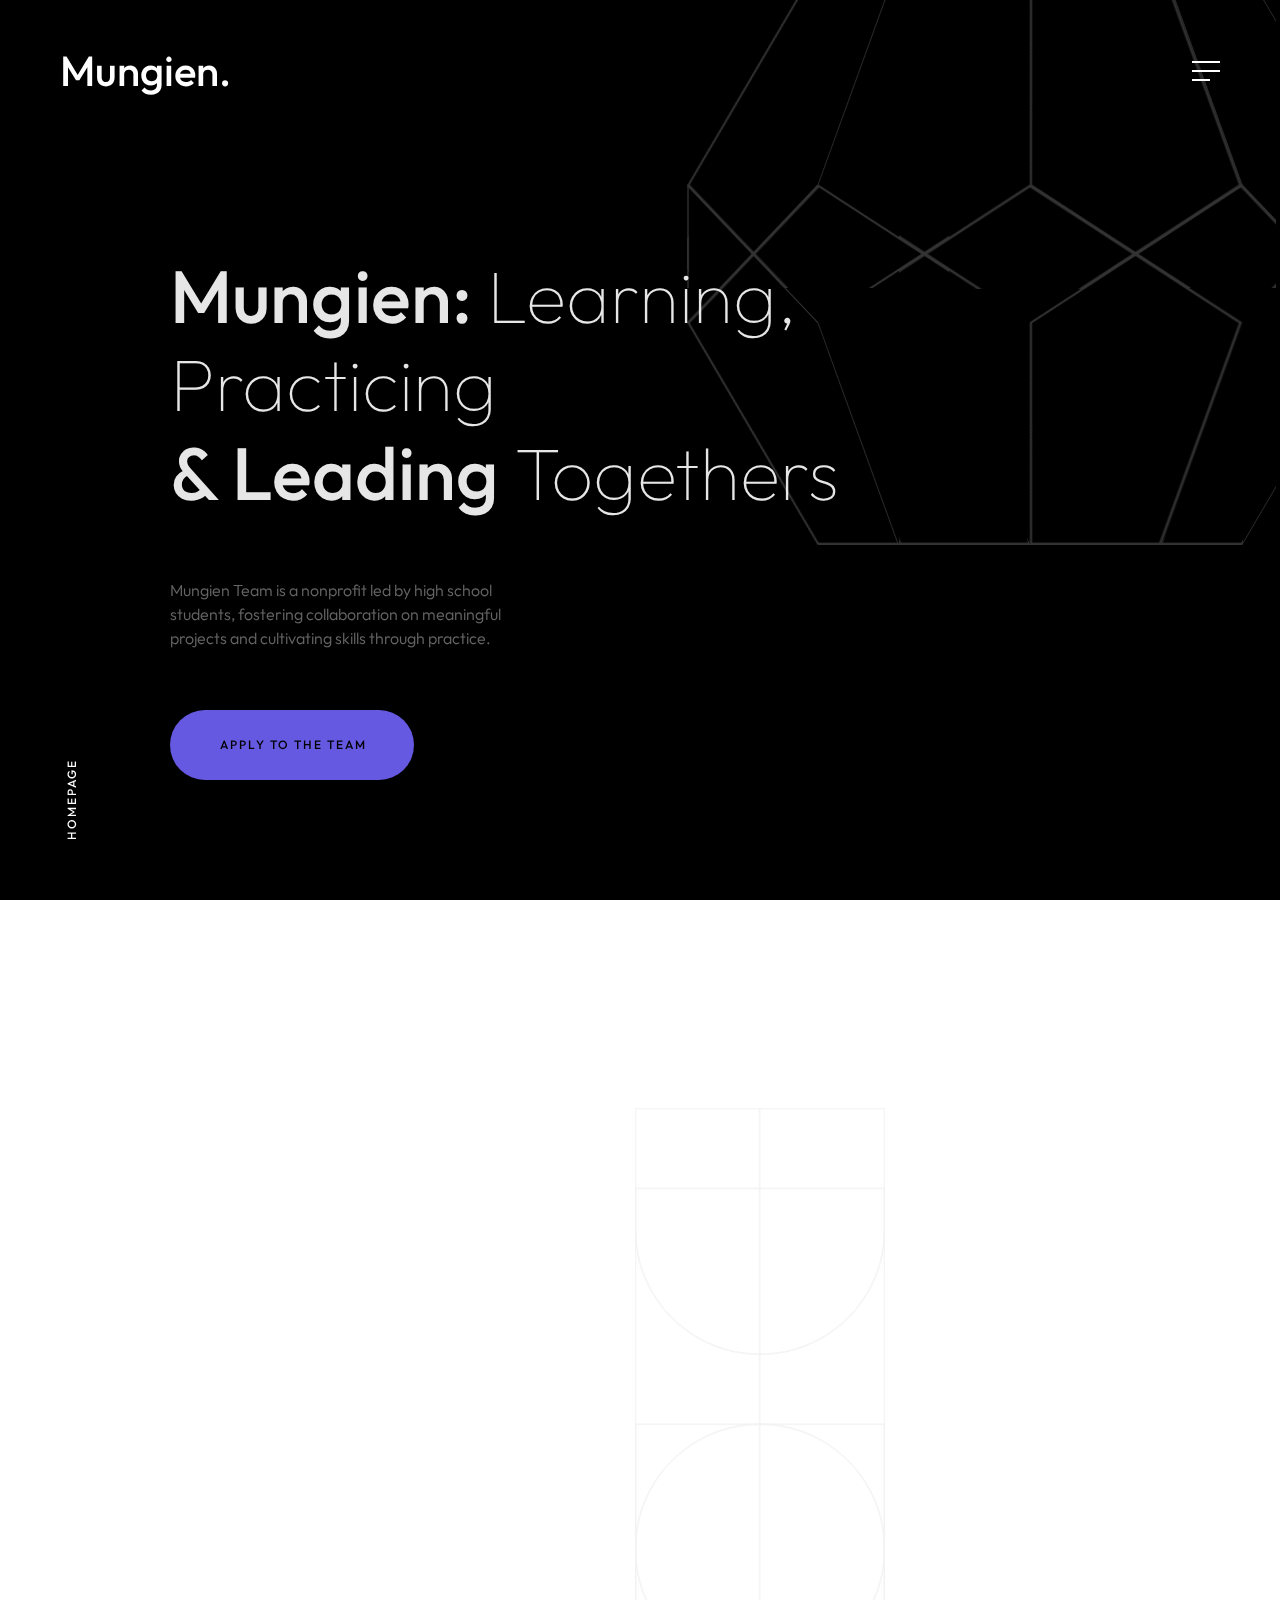
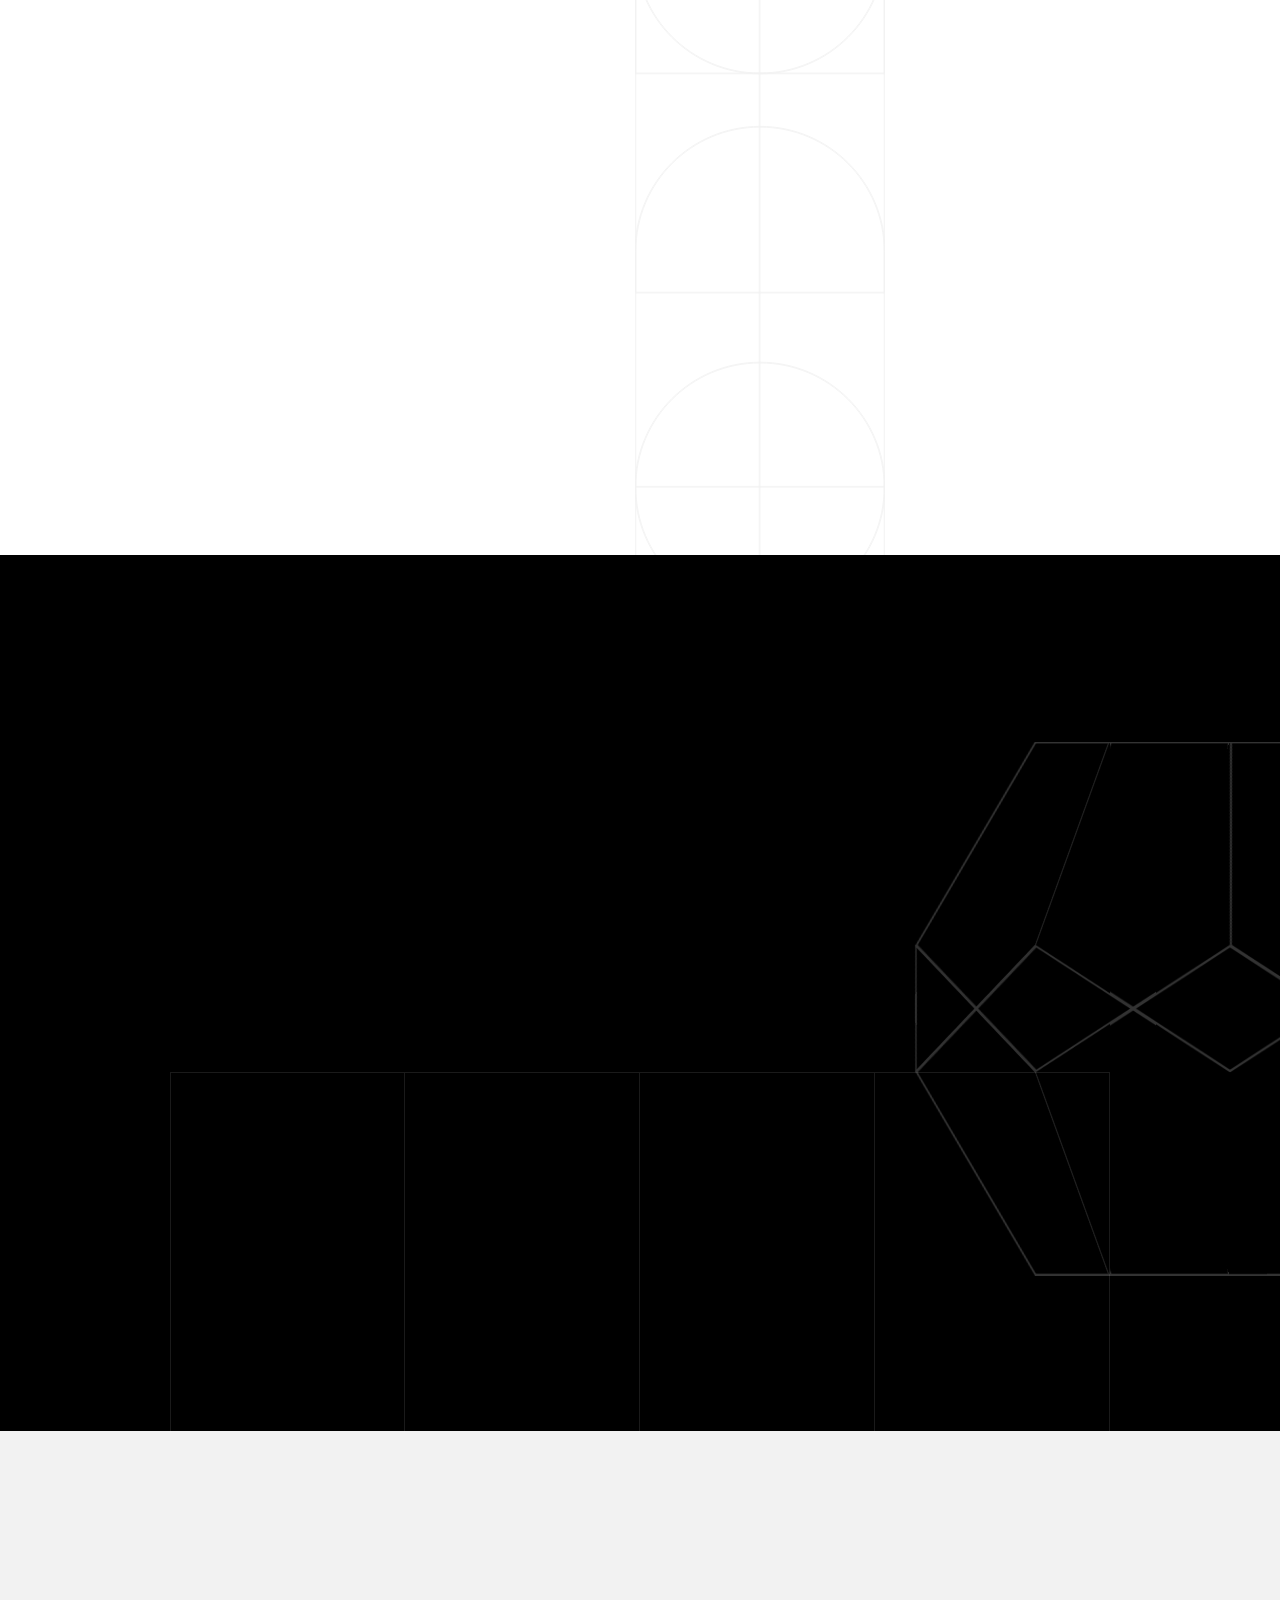
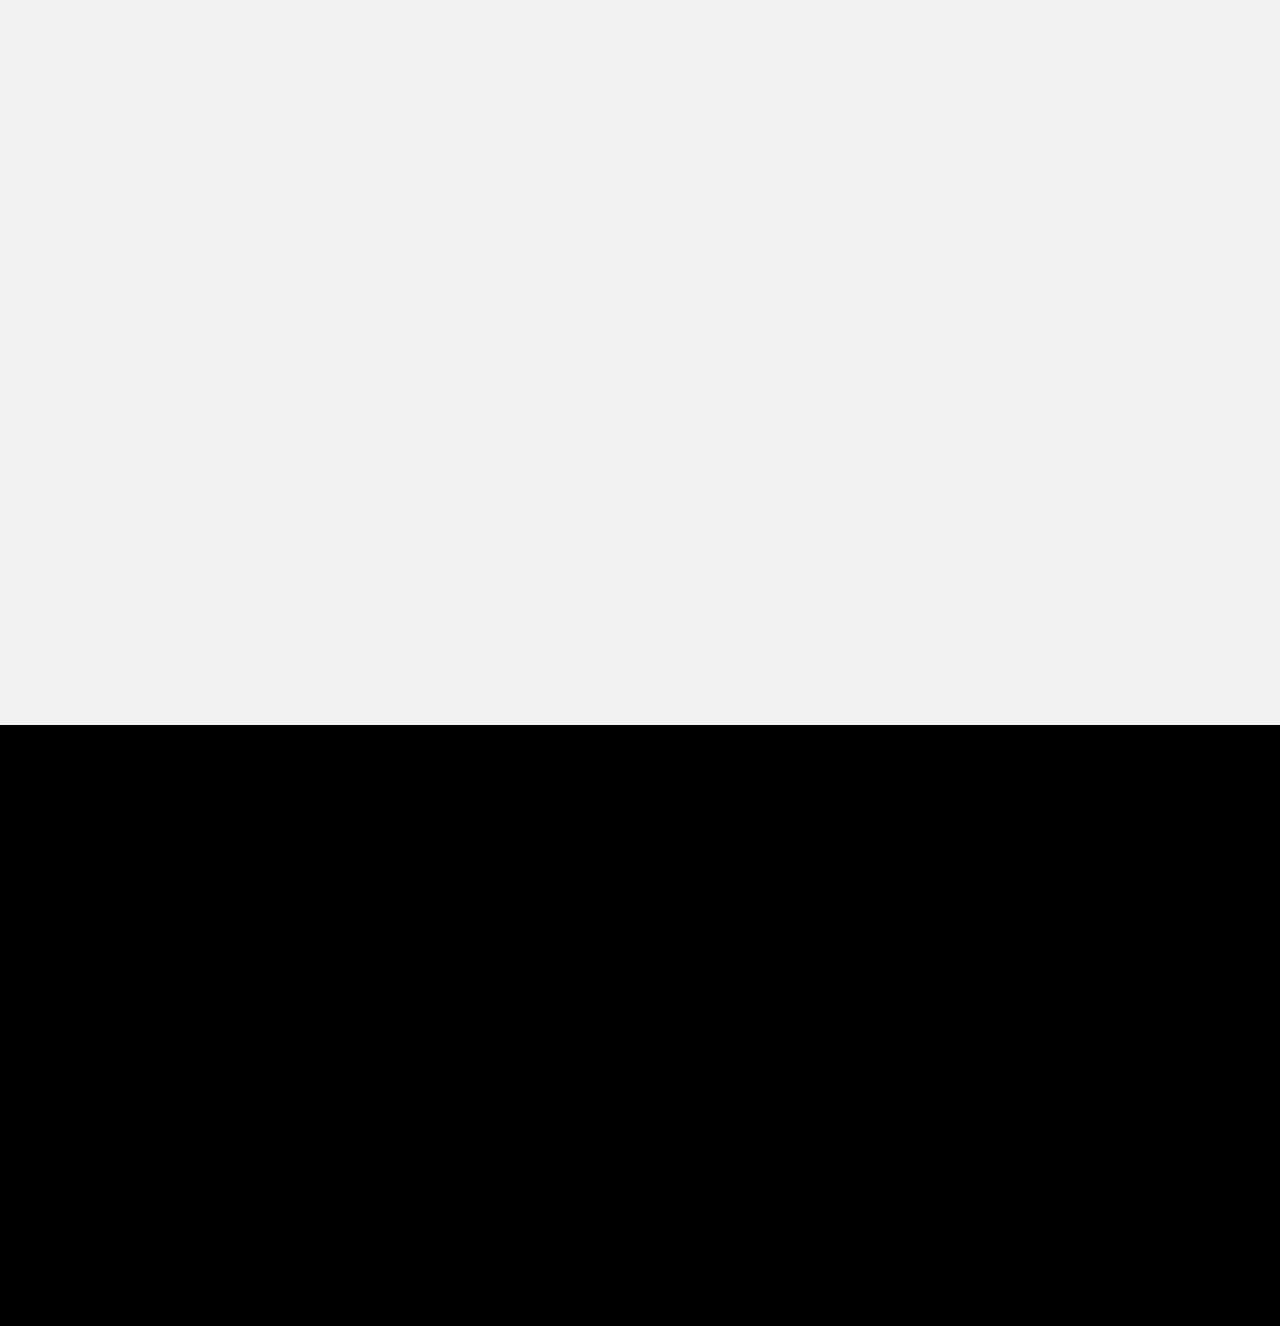
==== commit 42294f5e: "The Last Version!" ====
--- a/index.html
+++ b/index.html
@@ -1,11 +1,9 @@
 <!DOCTYPE html>
 <html lang="zxx">
     <head>
-
         <meta charset="UTF-8">
         <meta name="viewport" content="width=device-width, initial-scale=1.0">
         <meta http-equiv="X-UA-Compatible" content="ie=edge">
-
         <!-- bootstrap grid css -->
         <link rel="stylesheet" href="css/plugins-bootstrap-grid.css">
         <!-- font awesome css -->
@@ -16,42 +14,30 @@
         <link rel="stylesheet" href="css/plugins-fancybox.min.css">
         <!-- ashley scss -->
         <link rel="stylesheet" href="css/css-style.css">
-
         <!-- page name -->
         <title>Mungien Team</title>
-
         <!-- meta description for better SEO -->
         <meta name="description" content="Welcome to Mungien Team, your ultimate destination for development and tech innovation. Join our community of developers at the Mungien Developers Campus.">
-        <meta name="keywords" content="Mungien, Mungien Team, Mungien Campus, Campus, Developer, Development, Mungien Developers Campus, tech, technology, programming, coding, software development, web development, app development, tech community, coding bootcamp, programming courses, tech innovation, developer community, tech education, IT training, software engineering, tech events, coding workshops, mugen team, mugen, developers, campus">
-
+        <meta name="keywords" content="Mungien, Mungien Team, Nonprofit, Education, High School Students, Student Team, Collaboration, Community, Learning, Innovation, Empowerment, Hackathons, Practice, Projects, Support, Inspiration, Youth Leadership
+">
         <!-- favicons and icons -->
         <link rel="icon" type="image/x-icon" sizes="192x192" href="images/icon.ico">
         <link rel="apple-touch-icon" sizes="180x180" href="images/icon.ico">
         <link rel="icon" type="image/x-icon" sizes="32x32" href="images/icon.ico">
         <link rel="icon" type="image/x-icon" sizes="16x16" href="images/icon.ico">
-
         <!-- Open Graph for better social media sharing -->
-        <meta property="og:title" content="Mungien Campus">
-        <meta property="og:description" content="Welcome to Mungien Campus, your ultimate destination for development and tech innovation. Join our community of developers at the Mungien Developers Campus.">
+        <meta property="og:title" content="Mungien Team">
+        <meta property="og:description" content="Welcome to Mungien Team, a nonprofit led by high school students, empowering youth through teamwork, creativity, and real-world projects.">
         <meta property="og:image" content="images/icon.ico">
         <meta property="og:url" content="https://www.mungien.tech">
         <meta property="og:type" content="website">
-
         <!-- Twitter Card for better sharing on Twitter -->
         <meta name="twitter:card" content="summary_large_image">
-        <meta name="twitter:title" content="Mungien Campus">
-        <meta name="twitter:description" content="Welcome to Mungien Campus, your ultimate destination for development and tech innovation. Join our community of developers at the Mungien Developers Campus.">
+        <meta name="twitter:title" content="Mungien Team">
+        <meta name="twitter:description" content="Welcome to Mungien Team, a nonprofit led by high school students, empowering youth through teamwork, creativity, and real-world projects.">
         <meta name="twitter:image" content="images/icon.ico">
-
-        <style>
-            /* Media query to hide element on screens smaller than 768px */
-            @media only screen and (max-width: 768px) {
-                .phoneContent {display:none;}
-            }
-        </style>
-
+        <style>/* Media query to hide element on screens smaller than 768px */@media only screen and (max-width: 768px) { .phoneContent {  display: none; } }</style>
     </head>
-
     <body>
         <!-- wrapper -->
         <div class="mil-wrapper" id="top">
@@ -65,22 +51,6 @@
             </div>
             <!-- cursor end -->
             <!-- preloader -->
-            <div class="mil-preloader">
-                <div class="mil-preloader-animation">
-                    <div class="mil-pos-abs mil-animation-1">
-                        <p class="mil-h3 mil-muted mil-thin">Empowering</p>
-                        <p class="mil-h3 mil-muted">Through</p>
-                        <p class="mil-h3 mil-muted mil-thin">Practice</p>
-                    </div>
-                    <div class="mil-pos-abs mil-animation-2">
-                        <div class="mil-reveal-frame">
-                            <p class="mil-reveal-box"></p>
-                            <p class="mil-h3 mil-muted mil-thin">mungien.tech</p>
-                        </div>
-                    </div>
-                </div>
-            </div>
-            <!-- preloader end -->
             <!-- scrollbar progress -->
             <div class="mil-progress-track">
                 <div class="mil-progress"></div>
@@ -217,13 +187,13 @@
                             <div class="mil-gradient"></div>
                             <div class="container">
                                 <div class="mil-banner-content mil-up">
-                                    <h1 class="mil-muted mil-mb-60">Unlocking&nbsp;<span class="mil-thin">Potential Through</span><br>Practical&nbsp;<span class="mil-thin">Learning</span></h1>
+                                    <h1 class="mil-muted mil-mb-60">Mungien:&nbsp;<span class="mil-thin">Learning, Practicing</span><br>&amp; Leading&nbsp;<span class="mil-thin">Togethers</span></h1>
                                     <div class="row">
                                         <div class="col-md-7 col-lg-5">
-                                            <p class="mil-light-soft mil-mb-60">Welcome to our world of Mungien, where your journey toward development and innovation begins. Get ready to explore, learn, and make a difference!</p>
-                                        </div>
-                                    </div>
-                                    <a class="mil-button mil-arrow-place mil-btn-space" href="index.html"> <span><p>Apply Now - CLOSED&nbsp; &nbsp; &nbsp; &nbsp;</p></span> </a>
+                                            <p class="mil-light-soft mil-mb-60">Mungien Team is a nonprofit led by high school students, fostering collaboration on meaningful projects and cultivating skills through practice.</p>
+                                        </div>
+                                    </div>
+                                    <a class="mil-button mil-arrow-place mil-btn-space" href="https://mungien.fillout.com/t/ewF6eXqbjUus" target="_blank" rel="noopener noreferrer" data-no-swup> <span><p>Apply to the team&nbsp; &nbsp; &nbsp; &nbsp;&nbsp;</p></span></a>
                                 </div>
                             </div>
                         </div>
@@ -237,8 +207,7 @@
                                     <div class="mil-mb-90">
                                         <h2 class="mil-up mil-mb-60">Discover <br>Our <span class="mil-thin">Team</span></h2>
                                         <p class="mil-up mil-mb-30">Mungien Developers is a fast-growing community in which eager members meet up for collaboration on exciting projects, understandings of new technologies, and help each other further along in the journey of programming. We provide resources and an environment for developing skills and coming together to solve fun, challenging projects.</p>
-                                        <p class="mil-up mil-mb-60">We welcome developers from every place and school who celebrate diversity as the main strength in the enrichment of our projects and community. With a lift for each other, we can create a space where we learn from each other, contribute, and maybe even have a little fun making something special together-whether that is working out ideas, problem-solving, or just celebrating each other's wins.
-</p>
+                                        <p class="mil-up mil-mb-60">We welcome developers from every place and every school who celebrate diversity as the main strength in the enrichment of our projects and community. With a lift for each other, we can create a space where we learn from each other, contribute, and maybe even have a little fun making something special together-whether that is working out ideas, problem-solving, or just celebrating each other&apos;s wins.</p>
                                         <p class="mil-up mil-mb-60">
 We also provide an avenue for local hackathons where our members get a chance to work on various hands-on projects, get their skills put to test, and have something to celebrate together as a community. At Mungien, we are not saying the journey is important as the destination; we'll make the journey rewarding and enjoyable for you.</p>
                                         <div class="mil-about-quote">
@@ -279,7 +248,7 @@
                                         <h2 class="mil-h1 mil-muted mil-center">Unique <span class="mil-thin">Components</span></h2>
                                     </div>
                                     <div class="mil-complex-text justify-content-center mil-up">
-                                        <h2 class="mil-h1 mil-muted mil-center">Of Mungien&nbsp;<span class="mil-thin">Campus.</span></h2>
+                                        <h2 class="mil-h1 mil-muted mil-center">Of Mungien&nbsp;<span class="mil-thin">Team.</span></h2>
                                     </div>
                                 </div>
                                 <div class="row mil-services-grid m-0">
@@ -330,7 +299,6 @@
                                                     <p class="mil-text-xl mil-up">A huge thanks to all the supporters who helped make the Mungien Developers Team possible! Your support means so much to us and is helping us inspire the next generation of programmers. Together, we’re creating a brighter future for every high school student in tech!</p>
                                                 </div>
                                             </div>
-                                            
                                         </div>
                                     </div>
                                 </div>
@@ -340,25 +308,7 @@
                     <!-- reviews end -->
                     <!-- partners -->
                     <div class="mil-soft-bg">
-                        <div class="container mil-p-0-120">
-                            <div class="swiper-container mil-infinite-show mil-up">
-                                <div class="swiper-wrapper">
-                                    <div class="swiper-slide">
-                                        <a href="#." class="mil-partner-frame" style="width: 80px; margin-top: 10px;"><img src="images/github-logo.png" alt="logo"></a>
-                                    </div>
-                                    <div class="swiper-slide">
-                                        <a href="#." class="mil-partner-frame" style="width: 100px; margin-bottom: 20px;"><img src="images/partners-2.svg" alt="logo"></a>
-                                    </div>
-                                    <div class="swiper-slide">
-                                        <a href="#." class="mil-partner-frame" style="width: 80px; margin-top: 10px;"><img src="images/github-logo.png" alt="logo"></a>
-                                    </div>
-                                    <div class="swiper-slide"">
-                                        <a href="#." class="mil-partner-frame" style="width: 100px; margin-bottom: 20px;"><img src="images/partners-2.svg" alt="logo"></a>
-                                    </div>
-                                </div>
-                            </div>
-                        </div>
-                    </div>
+</div>
                     <!-- partners end -->
                     <!-- blog -->
                     <section>
@@ -388,7 +338,7 @@
                                                         <li class="mil-up">
 </li>
                                                         <li class="mil-up">
-                                                            <a href="index.html">Apply - closed</a>
+                                                            <a href="index.html">Apply</a>
                                                         </li>
                                                     </ul>
                                                 </nav>
@@ -396,13 +346,13 @@
                                             <div class="col-md-6 col-lg-5">
                                                 <ul class="mil-menu-list mil-up mil-mb-60">
                                                     <li>
-                                                        <a href="#." class="mil-light-soft">Applications: -- Nov</a>
-                                                    </li>
-                                                    <li>
-                                                        <a href="#." class="mil-light-soft">Close: -- --</a>
-                                                    </li>
-                                                    <li>
-                                                        <a href="#." class="mil-light-soft">Applications are Closed Now</a>
+                                                        <a href="#." class="mil-light-soft">Applications: Opened!</a>
+                                                    </li>
+                                                    <li>
+                                                        <a href="#." class="mil-light-soft">Close: -- -- --&nbsp;</a>
+                                                    </li>
+                                                    <li>
+                                                        <a href="#." class="mil-light-soft">Applications are opened Now!</a>
                                                     </li>
                                                     <li>
 </li>
--- a/css/css-style.css
+++ b/css/css-style.css
@@ -0,0 +1,4230 @@
+/* -------------------------------------------
+
+Name: 		Ruizarch
+Version:    1.0
+Developer:	Nazar Miller (millerDigitalDesign)
+Portfolio:  https://themeforest.net/user/millerdigitaldesign/portfolio?ref=MillerDigitalDesign
+
+p.s. I am available for Freelance hire (UI design, web development). email: miller.themes@gmail.com
+
+------------------------------------------- */
+/*--------------------------------------------
+
+1. common
+    - main
+    - typography
+    - link
+    - button
+    - form
+    - breadcrumbs
+    - backgrounds
+    - spaces
+2. components
+    - preloader
+    - cursor
+    - hidden elements
+    - scrollbar
+    - frame
+    - menu button
+    - menu 
+    - banner
+    - circle text
+    - lines
+    - dodecahedron
+    - about
+    - partners
+    - services
+    - team
+    - social icons
+    - revievs
+    - blog
+    - footer
+    - portfolio
+    - map
+    - accordion
+    - price
+    - 404
+    - images
+    - page transitions
+
+
+--------------------------------------------*/
+@import url("https://fonts.googleapis.com/css2?family=Outfit:wght@100;200;300;400;500;600;700;800;900&display=swap");
+@import url(https://cdnjs.cloudflare.com/ajax/libs/font-awesome/5.15.0/css/all.min.css);
+/* -------------------------------------------
+
+main
+
+------------------------------------------- */
+*,
+*:before,
+*:after {
+  -webkit-box-sizing: border-box;
+          box-sizing: border-box;
+  padding: 0;
+  margin: 0;
+}
+
+html,
+body {
+  padding: 0;
+  margin: 0;
+  font-family: "Outfit", sans-serif;
+  font-size: 16px;
+  font-weight: 300;
+  color: rgba(0, 0, 0, 0.5);
+  line-height: 150%;
+  -ms-scroll-chaining: none;
+      overscroll-behavior: none;
+}
+@media screen and (max-width: 768px) {
+  html,
+body {
+    font-size: 15px;
+  }
+}
+
+*::-moz-selection {
+  color: inherit;
+  background-color: transparent;
+}
+
+*::selection {
+  color: inherit;
+  background-color: transparent;
+}
+
+.mil-wrapper {
+  position: relative;
+  overflow: hidden;
+  max-width: 100%;
+}
+
+.container {
+  pointer-events: all;
+}
+
+.mil-relative {
+  position: relative;
+}
+
+.mil-o-hidden {
+  overflow: hidden;
+}
+
+.mil-flex {
+  display: -webkit-box;
+  display: -ms-flexbox;
+  display: flex;
+}
+
+.mil-vert-between {
+  display: -webkit-box;
+  display: -ms-flexbox;
+  display: flex;
+  -webkit-box-orient: vertical;
+  -webkit-box-direction: normal;
+      -ms-flex-direction: column;
+          flex-direction: column;
+  -webkit-box-pack: justify;
+      -ms-flex-pack: justify;
+          justify-content: space-between;
+  height: 100%;
+}
+
+@media screen and (max-width: 992px) {
+  .mil-mobile-hidden {
+    display: none;
+  }
+}
+
+section {
+  position: relative;
+  overflow: hidden;
+}
+
+/* -------------------------------------------
+
+typography
+
+------------------------------------------- */
+h1,
+.mil-h1,
+h2,
+.mil-h12,
+h3,
+.mil-h3,
+h4,
+.mil-h4,
+h5,
+.mil-h5,
+h6,
+.mil-h6 {
+  font-family: "Outfit", sans-serif;
+  color: rgb(0, 0, 0);
+  font-weight: 500;
+  line-height: 120%;
+}
+@media screen and (max-width: 768px) {
+  h1 br,
+.mil-h1 br,
+h2 br,
+.mil-h12 br,
+h3 br,
+.mil-h3 br,
+h4 br,
+.mil-h4 br,
+h5 br,
+.mil-h5 br,
+h6 br,
+.mil-h6 br {
+    display: none;
+  }
+}
+
+h1,
+.mil-h1 {
+  font-size: 86px;
+}
+@media screen and (max-width: 1400px) {
+  h1,
+.mil-h1 {
+    font-size: 74px;
+  }
+}
+@media screen and (max-width: 1200px) {
+  h1,
+.mil-h1 {
+    font-size: 72px;
+  }
+}
+@media screen and (max-width: 992px) {
+  h1,
+.mil-h1 {
+    font-size: 58px;
+  }
+}
+@media screen and (max-width: 768px) {
+  h1,
+.mil-h1 {
+    font-size: 34px;
+  }
+}
+
+h2,
+.mil-h2 {
+  font-size: 68px;
+  line-height: 120%;
+}
+@media screen and (max-width: 1200px) {
+  h2,
+.mil-h2 {
+    font-size: 56px;
+  }
+}
+@media screen and (max-width: 992px) {
+  h2,
+.mil-h2 {
+    font-size: 44px;
+  }
+}
+@media screen and (max-width: 768px) {
+  h2,
+.mil-h2 {
+    font-size: 36px;
+  }
+}
+
+h3,
+.mil-h3 {
+  font-size: 42px;
+}
+@media screen and (max-width: 1200px) {
+  h3,
+.mil-h3 {
+    font-size: 39px;
+  }
+}
+@media screen and (max-width: 992px) {
+  h3,
+.mil-h3 {
+    font-size: 36px;
+  }
+}
+@media screen and (max-width: 768px) {
+  h3,
+.mil-h3 {
+    font-size: 30px;
+  }
+}
+
+h4,
+.mil-h4 {
+  font-size: 28px;
+}
+@media screen and (max-width: 1200px) {
+  h4,
+.mil-h4 {
+    font-size: 26px;
+  }
+}
+@media screen and (max-width: 992px) {
+  h4,
+.mil-h4 {
+    font-size: 24px;
+  }
+}
+@media screen and (max-width: 768px) {
+  h4,
+.mil-h4 {
+    font-size: 22px;
+  }
+}
+
+h5,
+.mil-h5 {
+  font-size: 20px;
+  line-height: 150%;
+}
+@media screen and (max-width: 768px) {
+  h5,
+.mil-h5 {
+    font-size: 18px;
+  }
+}
+
+h6,
+.mil-h6 {
+  font-size: 18px;
+  line-height: 150%;
+}
+@media screen and (max-width: 1200px) {
+  h6,
+.mil-h6 {
+    font-size: 17px;
+  }
+}
+@media screen and (max-width: 992px) {
+  h6,
+.mil-h6 {
+    font-size: 16px;
+  }
+}
+@media screen and (max-width: 768px) {
+  h6,
+.mil-h6 {
+    font-size: 21px;
+  }
+}
+
+.mil-no-wrap {
+  white-space: nowrap;
+}
+
+blockquote {
+  padding: 60px;
+  background-color: rgba(0, 0, 0, 0.05);
+  font-size: 18px;
+  color: rgb(0, 0, 0);
+  font-style: italic;
+  border-left: solid 4px rgb(101, 88, 225);
+}
+@media screen and (max-width: 768px) {
+  blockquote {
+    padding: 30px;
+    font-size: 16px;
+  }
+}
+
+.mil-text-sm {
+  font-size: 15px;
+}
+
+.mil-text-lg {
+  font-size: 18px;
+  line-height: 170%;
+}
+
+.mil-text-xl {
+  font-size: 22px;
+  line-height: 180%;
+}
+@media screen and (max-width: 768px) {
+  .mil-text-xl {
+    font-size: 20px;
+  }
+}
+
+.mil-upper {
+  text-transform: uppercase;
+  font-size: 12px;
+  font-weight: 500;
+  letter-spacing: 2px;
+}
+
+.mil-bold {
+  font-weight: 500;
+}
+
+.mil-thin {
+  font-weight: 100;
+}
+
+a {
+  color: inherit;
+  text-decoration: none;
+}
+
+.mil-complex-title {
+  line-height: normal;
+}
+
+.mil-accent {
+  color: rgb(101, 88, 225);
+}
+
+.mil-light {
+  color: rgb(255, 255, 255) !important;
+}
+.mil-light a {
+  color: rgb(255, 255, 255) !important;
+}
+
+.mil-muted {
+  color: rgba(255, 255, 255, 0.9);
+}
+
+.mil-dark {
+  color: rgb(0, 0, 0);
+}
+
+.mil-light-soft {
+  color: rgba(255, 255, 255, 0.4);
+}
+
+.mil-dark-soft {
+  color: rgba(0, 0, 0, 0.5);
+}
+
+.mil-marker {
+  background-color: rgb(101, 88, 225);
+  padding: 0 5px;
+}
+
+.mil-center {
+  text-align: center;
+}
+
+.mil-left {
+  text-align: left;
+}
+
+.mil-right {
+  text-align: right;
+}
+
+@media screen and (max-width: 576px) {
+  .mil-sm-center {
+    text-align: center;
+  }
+}
+
+.mil-suptitle {
+  position: relative;
+  display: block;
+  margin-bottom: 60px;
+}
+.mil-suptitle:before {
+  content: "";
+  position: absolute;
+  right: calc(100% + 30px);
+  top: 10px;
+  width: 600px;
+  height: 1px;
+  background-color: rgb(255, 255, 255);
+  opacity: 0.2;
+}
+.mil-suptitle.mil-suptitle-right {
+  text-align: right;
+}
+.mil-suptitle.mil-suptitle-right:before {
+  left: calc(100% + 30px);
+}
+@media screen and (max-width: 768px) {
+  .mil-suptitle.mil-suptitle-right {
+    text-align: center;
+  }
+  .mil-suptitle.mil-suptitle-right:before {
+    display: none;
+  }
+}
+.mil-suptitle.mil-suptitle-dark:before {
+  background-color: rgb(0, 0, 0);
+  opacity: 0.1;
+}
+@media screen and (max-width: 768px) {
+  .mil-suptitle {
+    margin-bottom: 60px;
+  }
+}
+
+.mil-divider {
+  width: 100%;
+  height: 1px;
+  background-color: rgba(255, 255, 255, 0.1);
+}
+
+.mil-img-frame {
+  position: relative;
+  overflow: hidden;
+  width: 100%;
+  padding-bottom: 140%;
+}
+.mil-img-frame img {
+  position: absolute;
+  top: 0;
+  left: 0;
+  width: 100%;
+  height: 100%;
+  -o-object-fit: cover;
+     object-fit: cover;
+  -o-object-position: center;
+     object-position: center;
+}
+
+/* -------------------------------------------
+
+link
+
+------------------------------------------- */
+.mil-link {
+  cursor: pointer;
+  display: -webkit-inline-box;
+  display: -ms-inline-flexbox;
+  display: inline-flex;
+  -webkit-box-align: center;
+      -ms-flex-align: center;
+          align-items: center;
+  font-weight: 500;
+  text-transform: uppercase;
+  letter-spacing: 2px;
+  font-size: 12px;
+}
+.mil-link svg {
+  margin-left: 15px;
+  border-radius: 50%;
+  width: 40px;
+  height: 40px;
+  padding: 10px;
+  background-color: rgba(255, 255, 255, 0.1);
+  -webkit-transition: 0.4s cubic-bezier(0, 0, 0.3642, 1);
+  transition: 0.4s cubic-bezier(0, 0, 0.3642, 1);
+}
+.mil-link svg path {
+  fill: rgb(255, 255, 255);
+}
+.mil-link.mil-accent svg {
+  background-color: rgba(255, 255, 255, 0.1);
+  -webkit-transition: 0.4s cubic-bezier(0, 0, 0.3642, 1);
+  transition: 0.4s cubic-bezier(0, 0, 0.3642, 1);
+}
+.mil-link.mil-accent svg path {
+  fill: rgb(101, 88, 225);
+}
+.mil-link.mil-dark svg {
+  background-color: rgba(0, 0, 0, 0.1);
+  -webkit-transition: 0.4s cubic-bezier(0, 0, 0.3642, 1);
+  transition: 0.4s cubic-bezier(0, 0, 0.3642, 1);
+}
+.mil-link.mil-dark svg path {
+  fill: rgb(0, 0, 0);
+}
+.mil-link:hover svg {
+  -webkit-transform: scale(1.15);
+          transform: scale(1.15);
+}
+.mil-link.mil-down-arrow svg {
+  -webkit-transform: rotate(90deg);
+          transform: rotate(90deg);
+}
+.mil-link.mil-down-arrow:hover svg {
+  -webkit-transform: scale(1.15) rotate(90deg);
+          transform: scale(1.15) rotate(90deg);
+}
+.mil-link.mil-icon-left {
+  display: -webkit-box;
+  display: -ms-flexbox;
+  display: flex;
+  -webkit-box-orient: horizontal;
+  -webkit-box-direction: reverse;
+      -ms-flex-direction: row-reverse;
+          flex-direction: row-reverse;
+}
+.mil-link.mil-icon-left svg {
+  margin-left: 0;
+  margin-right: 15px;
+  -webkit-transform: rotate(180deg);
+          transform: rotate(180deg);
+}
+.mil-link.mil-icon-left:hover svg {
+  -webkit-transform: scale(1.15) rotate(180deg);
+          transform: scale(1.15) rotate(180deg);
+}
+
+/* -------------------------------------------
+
+button
+
+------------------------------------------- */
+.mil-button {
+  cursor: pointer;
+  display: -webkit-inline-box;
+  display: -ms-inline-flexbox;
+  display: inline-flex;
+  -webkit-box-align: center;
+      -ms-flex-align: center;
+          align-items: center;
+  -webkit-box-pack: center;
+      -ms-flex-pack: center;
+          justify-content: center;
+  border: none;
+  letter-spacing: 2px;
+  font-size: 12px;
+  background-color: rgb(101, 88, 225);
+  color: rgb(0, 0, 0);
+  border-radius: 70px;
+  padding: 0 15px 0 50px;
+  height: 70px;
+  text-transform: uppercase;
+  font-weight: 500;
+  -webkit-transition: 0.4s cubic-bezier(0, 0, 0.3642, 1);
+  transition: 0.4s cubic-bezier(0, 0, 0.3642, 1);
+}
+.mil-button span {
+  white-space: nowrap;
+}
+.mil-button svg {
+  margin-left: 30px;
+  border-radius: 50%;
+  width: 40px;
+  height: 40px;
+  padding: 10px;
+  background-color: rgb(0, 0, 0);
+  -webkit-transition: 0.4s cubic-bezier(0, 0, 0.3642, 1);
+  transition: 0.4s cubic-bezier(0, 0, 0.3642, 1);
+}
+.mil-button svg path {
+  fill: rgb(101, 88, 225);
+}
+.mil-button.mil-icon-button {
+  padding: 15px;
+}
+.mil-button.mil-icon-button svg {
+  margin-left: 0;
+}
+.mil-button.mil-icon-button-sm {
+  padding: 0;
+  height: 40px;
+}
+.mil-button.mil-icon-button-sm svg {
+  margin-left: 0;
+  background-color: rgb(101, 88, 225);
+}
+.mil-button.mil-icon-button-sm svg path {
+  fill: rgb(0, 0, 0);
+}
+.mil-button:hover {
+  -webkit-transform: scale(1.015);
+          transform: scale(1.015);
+  -webkit-filter: brightness(110%);
+          filter: brightness(110%);
+}
+.mil-button:hover svg {
+  -webkit-transform: scale(1.15);
+          transform: scale(1.15);
+}
+.mil-button.mil-arrow-down svg {
+  -webkit-transform: rotate(90deg);
+          transform: rotate(90deg);
+}
+.mil-button.mil-arrow-down:hover {
+  -webkit-transform: scale(1.015);
+          transform: scale(1.015);
+  -webkit-filter: brightness(110%);
+          filter: brightness(110%);
+}
+.mil-button.mil-arrow-down:hover svg {
+  -webkit-transform: scale(1.15) rotate(90deg);
+          transform: scale(1.15) rotate(90deg);
+}
+@media screen and (max-width: 992px) {
+  .mil-button {
+    height: 60px;
+    padding: 0 10px 0 40px;
+  }
+  .mil-button svg {
+    margin-left: 25px;
+  }
+}
+
+/* -------------------------------------------
+
+form
+
+------------------------------------------- */
+input,
+textarea {
+  position: relative;
+  height: 70px;
+  padding: 0 30px;
+  width: 100%;
+  font-size: 12px;
+  text-transform: uppercase;
+  letter-spacing: 2px;
+  font-weight: 500;
+  font-family: "Outfit", sans-serif;
+  color: rgb(0, 0, 0);
+  border: none;
+  border-bottom: solid 1px rgba(0, 0, 0, 0.2);
+  margin-bottom: 30px;
+}
+input:focus,
+textarea:focus {
+  outline: inherit;
+}
+input::-webkit-input-placeholder, textarea::-webkit-input-placeholder {
+  font-size: 12px;
+  text-transform: uppercase;
+  letter-spacing: 2px;
+  font-weight: 500;
+  color: rgba(0, 0, 0, 0.5);
+}
+input::-moz-placeholder, textarea::-moz-placeholder {
+  font-size: 12px;
+  text-transform: uppercase;
+  letter-spacing: 2px;
+  font-weight: 500;
+  color: rgba(0, 0, 0, 0.5);
+}
+input:-ms-input-placeholder, textarea:-ms-input-placeholder {
+  font-size: 12px;
+  text-transform: uppercase;
+  letter-spacing: 2px;
+  font-weight: 500;
+  color: rgba(0, 0, 0, 0.5);
+}
+input::-ms-input-placeholder, textarea::-ms-input-placeholder {
+  font-size: 12px;
+  text-transform: uppercase;
+  letter-spacing: 2px;
+  font-weight: 500;
+  color: rgba(0, 0, 0, 0.5);
+}
+input::placeholder,
+textarea::placeholder {
+  font-size: 12px;
+  text-transform: uppercase;
+  letter-spacing: 2px;
+  font-weight: 500;
+  color: rgba(0, 0, 0, 0.5);
+}
+
+textarea {
+  padding: 15px 30px;
+  height: 300px;
+}
+
+/* -------------------------------------------
+
+breadcrumbs
+
+------------------------------------------- */
+.mil-breadcrumbs {
+  display: -webkit-inline-box;
+  display: -ms-inline-flexbox;
+  display: inline-flex;
+  -webkit-box-align: center;
+      -ms-flex-align: center;
+          align-items: center;
+  position: relative;
+}
+.mil-breadcrumbs:before {
+  content: "";
+  position: absolute;
+  right: calc(100% + 30px);
+  top: 10px;
+  width: 100vw;
+  height: 1px;
+  background-color: rgba(0, 0, 0, 0.1);
+}
+.mil-breadcrumbs li {
+  list-style-type: none;
+}
+.mil-breadcrumbs li:after {
+  content: "/";
+  margin: 0 15px;
+  color: rgb(0, 0, 0);
+}
+.mil-breadcrumbs li a {
+  color: rgb(0, 0, 0);
+  text-transform: uppercase;
+  letter-spacing: 2px;
+  font-weight: 500;
+  font-size: 12px;
+  white-space: nowrap;
+  -webkit-transition: 0.2s cubic-bezier(0, 0, 0.3642, 1);
+  transition: 0.2s cubic-bezier(0, 0, 0.3642, 1);
+}
+.mil-breadcrumbs li a:hover {
+  color: rgb(101, 88, 225);
+}
+.mil-breadcrumbs li:last-child {
+  margin-right: 0;
+  cursor: not-allowed;
+}
+.mil-breadcrumbs li:last-child a {
+  opacity: 0.4;
+  pointer-events: none;
+}
+.mil-breadcrumbs li:last-child:after {
+  display: none;
+}
+.mil-breadcrumbs.mil-light:before {
+  background-color: rgba(255, 255, 255, 0.1);
+}
+.mil-breadcrumbs.mil-light li:after {
+  color: rgba(255, 255, 255, 0.9);
+}
+.mil-breadcrumbs.mil-light li a:hover {
+  color: rgb(101, 88, 225) !important;
+}
+.mil-breadcrumbs.mil-center {
+  -webkit-box-pack: center;
+      -ms-flex-pack: center;
+          justify-content: center;
+}
+
+/* -------------------------------------------
+
+backgrounds
+
+------------------------------------------- */
+.mil-dark-bg {
+  position: relative;
+}
+.mil-dark-bg:before {
+  content: "";
+  width: 100%;
+  height: 100%;
+  position: absolute;
+  pointer-events: none;
+  z-index: 2;
+  -webkit-backdrop-filter: invert(100%);
+          backdrop-filter: invert(100%);
+}
+.mil-dark-bg .mi-invert-fix {
+  height: 100%;
+  position: relative;
+  pointer-events: none;
+  z-index: 3;
+}
+.mil-dark-bg .mi-invert-fix .container {
+  pointer-events: all;
+}
+
+.mil-soft-bg {
+  background-color: rgb(242, 242, 242);
+}
+
+/* -------------------------------------------
+
+spaces
+
+------------------------------------------- */
+.mil-mr-30 {
+  margin-right: 30px;
+}
+
+.mil-mb-5 {
+  margin-bottom: 5px;
+}
+
+.mil-mb-10 {
+  margin-bottom: 10px;
+}
+
+.mil-mb-15 {
+  margin-bottom: 15px;
+}
+
+.mil-mb-20 {
+  margin-bottom: 15px;
+}
+
+.mil-mb-30 {
+  margin-bottom: 30px;
+}
+
+.mil-mb-60 {
+  margin-bottom: 60px;
+}
+
+.mil-mb-90 {
+  margin-bottom: 90px;
+}
+
+.mil-mb-120 {
+  margin-bottom: 120px;
+}
+@media screen and (max-width: 992px) {
+  .mil-mb-120 {
+    margin-bottom: 90px;
+  }
+}
+
+.mil-mt-suptitle-offset {
+  margin-top: 70px;
+}
+@media screen and (max-width: 992px) {
+  .mil-mt-suptitle-offset {
+    margin-top: 30px;
+  }
+}
+
+.mil-p-120-120 {
+  padding-top: 120px;
+  padding-bottom: 120px;
+}
+@media screen and (max-width: 992px) {
+  .mil-p-120-120 {
+    padding-top: 90px;
+    padding-bottom: 90px;
+  }
+}
+
+.mil-p-120-90 {
+  padding-top: 120px;
+  padding-bottom: 90px;
+}
+@media screen and (max-width: 992px) {
+  .mil-p-120-90 {
+    padding-top: 90px;
+    padding-bottom: 60px;
+  }
+}
+
+.mil-p-0-120 {
+  padding-bottom: 120px;
+}
+@media screen and (max-width: 992px) {
+  .mil-p-0-120 {
+    padding-bottom: 90px;
+  }
+}
+
+.mil-p-120-0 {
+  padding-top: 120px;
+}
+@media screen and (max-width: 992px) {
+  .mil-p-120-0 {
+    padding-top: 90px;
+  }
+}
+
+.mil-p-120-60 {
+  padding-top: 120px;
+  padding-bottom: 60px;
+}
+@media screen and (max-width: 992px) {
+  .mil-p-120-60 {
+    padding-top: 90px;
+    padding-bottom: 30px;
+  }
+}
+
+.mil-p-90-90 {
+  padding-top: 90px;
+  padding-bottom: 90px;
+}
+@media screen and (max-width: 992px) {
+  .mil-p-90-90 {
+    padding-top: 60px;
+    padding-bottom: 60px;
+  }
+}
+
+.mil-p-90-120 {
+  padding-top: 90px;
+  padding-bottom: 120px;
+}
+@media screen and (max-width: 992px) {
+  .mil-p-90-120 {
+    padding-top: 60px;
+    padding-bottom: 90px;
+  }
+}
+
+.mil-p-0-90 {
+  padding-bottom: 90px;
+}
+@media screen and (max-width: 992px) {
+  .mil-p-0-90 {
+    padding-bottom: 60px;
+  }
+}
+
+.mil-p-0-30 {
+  padding-bottom: 30px;
+}
+@media screen and (max-width: 992px) {
+  .mil-p-0-30 {
+    padding-bottom: 0;
+  }
+}
+
+.mil-p-120-30 {
+  padding-top: 120px;
+  padding-bottom: 30px;
+}
+@media screen and (max-width: 992px) {
+  .mil-p-120-30 {
+    padding-top: 90px;
+    padding-bottom: 0;
+  }
+}
+
+.mil-adaptive-right {
+  width: 100%;
+  display: -webkit-box;
+  display: -ms-flexbox;
+  display: flex;
+  -webkit-box-pack: end;
+      -ms-flex-pack: end;
+          justify-content: flex-end;
+}
+@media screen and (max-width: 992px) {
+  .mil-adaptive-right {
+    -webkit-box-pack: start;
+        -ms-flex-pack: start;
+            justify-content: flex-start;
+  }
+}
+
+.mil-btn-space {
+  margin-right: 30px;
+}
+@media screen and (max-width: 500px) {
+  .mil-btn-space {
+    margin-right: 50px;
+    margin-bottom: 30px;
+  }
+}
+
+/* -------------------------------------------
+
+preloader
+
+------------------------------------------- */
+.mil-preloader {
+  position: fixed;
+  z-index: 9;
+  top: 0;
+  left: 0;
+  width: 100%;
+  height: 100vh;
+  background-color: rgb(0, 0, 0);
+}
+.mil-preloader .mil-preloader-animation {
+  opacity: 0;
+  position: relative;
+  height: 100vh;
+  color: rgb(255, 255, 255);
+}
+.mil-preloader .mil-preloader-animation .mil-pos-abs {
+  position: absolute;
+  height: 100vh;
+  width: 100%;
+  display: -webkit-box;
+  display: -ms-flexbox;
+  display: flex;
+  -webkit-box-pack: center;
+      -ms-flex-pack: center;
+          justify-content: center;
+  -webkit-box-align: center;
+      -ms-flex-align: center;
+          align-items: center;
+}
+.mil-preloader .mil-preloader-animation .mil-pos-abs p {
+  opacity: 0;
+  margin-right: 15px;
+}
+@media screen and (max-width: 992px) {
+  .mil-preloader .mil-preloader-animation .mil-pos-abs {
+    -webkit-box-orient: vertical;
+    -webkit-box-direction: normal;
+        -ms-flex-direction: column;
+            flex-direction: column;
+  }
+  .mil-preloader .mil-preloader-animation .mil-pos-abs p {
+    margin-right: 0;
+    margin-bottom: 10px;
+  }
+}
+.mil-preloader .mil-preloader-animation .mil-pos-abs .mil-reveal-frame {
+  position: relative;
+  padding: 0 30px;
+}
+.mil-preloader .mil-preloader-animation .mil-pos-abs .mil-reveal-frame .mil-reveal-box {
+  z-index: 4;
+  position: absolute;
+  opacity: 0;
+  height: 100%;
+  background-color: rgb(101, 88, 225);
+}
+.mil-preloader.mil-hidden {
+  pointer-events: none;
+}
+
+/* -------------------------------------------
+
+cursor
+
+------------------------------------------- */
+.mil-ball {
+  width: 20px;
+  height: 20px;
+  position: fixed;
+  z-index: 10;
+  background-color: rgb(0, 0, 0);
+  border-radius: 50%;
+  pointer-events: none;
+  display: -webkit-box;
+  display: -ms-flexbox;
+  display: flex;
+  -webkit-box-pack: center;
+      -ms-flex-pack: center;
+          justify-content: center;
+  -webkit-box-align: center;
+      -ms-flex-align: center;
+          align-items: center;
+  opacity: 0.1;
+}
+.mil-ball .mil-icon-1 {
+  position: absolute;
+  width: 40px;
+  height: 40px;
+  -webkit-transform: scale(0);
+          transform: scale(0);
+}
+.mil-ball .mil-icon-1 svg {
+  fill: rgba(255, 255, 255, 0.9);
+}
+.mil-ball .mil-more-text, .mil-ball .mil-choose-text {
+  position: absolute;
+  width: 100%;
+  text-align: center;
+  display: block;
+  color: rgba(255, 255, 255, 0.9);
+  font-size: 12px;
+  font-weight: 500;
+  letter-spacing: 2px;
+  text-transform: uppercase;
+  -webkit-transform: scale(0);
+          transform: scale(0);
+}
+.mil-ball.mil-accent .mil-icon-1 svg {
+  fill: rgb(0, 0, 0);
+}
+.mil-ball.mil-accent .mil-more-text, .mil-ball.mil-accent .mil-choose-text {
+  color: rgb(0, 0, 0);
+}
+@media screen and (max-width: 1200px) {
+  .mil-ball {
+    display: none;
+  }
+}
+
+/* -------------------------------------------
+
+hidden elements
+
+------------------------------------------- */
+.mil-hidden-elements .mil-dodecahedron, .mil-hidden-elements .mil-lines, .mil-hidden-elements .mil-arrow {
+  display: none;
+}
+
+/* -------------------------------------------
+
+scrollbar
+
+------------------------------------------- */
+::-webkit-scrollbar {
+  display: none;
+}
+
+.mil-progress-track {
+  position: fixed;
+  z-index: 10;
+  top: 0;
+  right: 0;
+  width: 4px;
+  height: 100%;
+  background-color: rgb(0, 0, 0);
+}
+.mil-progress-track .mil-progress {
+  width: 4px;
+  height: 0;
+  background-color: rgb(101, 88, 225);
+}
+@media screen and (max-width: 992px) {
+  .mil-progress-track {
+    display: none;
+  }
+}
+
+/* -------------------------------------------
+
+frame
+
+------------------------------------------- */
+.mil-logo {
+  font-size: 42px;
+  font-weight: 500;
+  line-height: 100%;
+}
+@media screen and (max-width: 992px) {
+  .mil-logo {
+    font-size: 36px;
+  }
+}
+
+.mil-frame {
+  padding: 50px 60px 60px 60px;
+  position: fixed;
+  z-index: 2;
+  pointer-events: none;
+  display: -webkit-box;
+  display: -ms-flexbox;
+  display: flex;
+  -webkit-box-orient: vertical;
+  -webkit-box-direction: normal;
+      -ms-flex-direction: column;
+          flex-direction: column;
+  -webkit-box-pack: justify;
+      -ms-flex-pack: justify;
+          justify-content: space-between;
+  width: 100%;
+  height: 100%;
+}
+@media screen and (max-width: 1200px) {
+  .mil-frame {
+    padding: 30px;
+  }
+}
+@media screen and (max-width: 1200px) {
+  .mil-frame {
+    padding: 0;
+    z-index: 999;
+    height: 90px;
+  }
+}
+@media screen and (max-width: 1200px) {
+  .mil-frame .mil-frame-top {
+    height: 90px;
+    background-color: rgba(0, 0, 0, 0.95);
+    border-bottom: solid 1px rgba(255, 255, 255, 0.1);
+    padding: 0 30px;
+    -webkit-backdrop-filter: blur(8px);
+            backdrop-filter: blur(8px);
+  }
+  .mil-frame .mil-frame-top .mil-logo {
+    color: rgb(255, 255, 255);
+  }
+  .mil-frame .mil-frame-top .mil-menu-btn span, .mil-frame .mil-frame-top .mil-menu-btn span:after, .mil-frame .mil-frame-top .mil-menu-btn span:before {
+    background: rgb(255, 255, 255);
+  }
+}
+.mil-frame .mil-frame-bottom {
+  width: 100%;
+  display: -webkit-box;
+  display: -ms-flexbox;
+  display: flex;
+  -webkit-box-pack: justify;
+      -ms-flex-pack: justify;
+          justify-content: space-between;
+  -webkit-box-align: end;
+      -ms-flex-align: end;
+          align-items: flex-end;
+}
+@media screen and (max-width: 1200px) {
+  .mil-frame .mil-frame-bottom {
+    display: none;
+  }
+}
+.mil-frame .mil-frame-bottom .mil-current-page {
+  pointer-events: none;
+  font-weight: 500;
+  text-transform: uppercase;
+  letter-spacing: 2px;
+  font-size: 12px;
+  width: 300px;
+  color: rgb(0, 0, 0);
+  -webkit-transform: rotate(-90deg) translateX(138px) translateY(-138px);
+          transform: rotate(-90deg) translateX(138px) translateY(-138px);
+}
+.mil-frame .mil-frame-bottom .mil-back-to-top {
+  width: 300px;
+  -webkit-transform: rotate(-90deg) translateX(130px) translateY(130px);
+          transform: rotate(-90deg) translateX(130px) translateY(130px);
+  pointer-events: all;
+}
+
+.mil-frame-top {
+  display: -webkit-box;
+  display: -ms-flexbox;
+  display: flex;
+  -webkit-box-pack: justify;
+      -ms-flex-pack: justify;
+          justify-content: space-between;
+  -webkit-box-align: center;
+      -ms-flex-align: center;
+          align-items: center;
+}
+.mil-frame-top .mil-logo {
+  pointer-events: all;
+  color: rgb(0, 0, 0);
+}
+
+/* -------------------------------------------
+
+menu button
+
+------------------------------------------- */
+.mil-menu-btn {
+  pointer-events: all;
+  height: 28px;
+  cursor: pointer;
+  display: -webkit-box;
+  display: -ms-flexbox;
+  display: flex;
+  -webkit-box-pack: center;
+      -ms-flex-pack: center;
+          justify-content: center;
+  -webkit-box-align: center;
+      -ms-flex-align: center;
+          align-items: center;
+  -webkit-transition: 0.4s cubic-bezier(0, 0, 0.3642, 1);
+  transition: 0.4s cubic-bezier(0, 0, 0.3642, 1);
+}
+@media screen and (max-width: 992px) {
+  .mil-menu-btn {
+    -webkit-transform: scale(0.85);
+            transform: scale(0.85);
+  }
+}
+.mil-menu-btn span, .mil-menu-btn span:after, .mil-menu-btn span:before {
+  content: "";
+  display: block;
+  width: 28px;
+  height: 2.5px;
+  background: rgb(0, 0, 0);
+  -webkit-backface-visibility: hidden;
+          backface-visibility: hidden;
+  -webkit-transition: inherit;
+  transition: inherit;
+}
+.mil-menu-btn span {
+  position: relative;
+}
+.mil-menu-btn span:after, .mil-menu-btn span:before {
+  position: absolute;
+}
+.mil-menu-btn span:before {
+  top: -9px;
+}
+.mil-menu-btn span:after {
+  width: 18px;
+  top: 9px;
+}
+.mil-menu-btn.mil-active span {
+  -webkit-transform: rotate(45deg);
+          transform: rotate(45deg);
+}
+.mil-menu-btn.mil-active span:before {
+  -webkit-transform: translate(0px, 9px) rotate(-90deg);
+          transform: translate(0px, 9px) rotate(-90deg);
+}
+.mil-menu-btn.mil-active span:after {
+  opacity: 0;
+  width: 24px;
+  -webkit-transform: translate(0px, -9px) rotate(-90deg);
+          transform: translate(0px, -9px) rotate(-90deg);
+}
+
+/* -------------------------------------------
+
+menu
+
+------------------------------------------- */
+.mil-menu-frame {
+  position: fixed;
+  z-index: 9;
+  width: 100%;
+  height: 100vh;
+  background-color: rgb(0, 0, 0);
+  opacity: 0;
+  pointer-events: none;
+  -webkit-transition: 0.4s cubic-bezier(0, 0, 0.3642, 1);
+  transition: 0.4s cubic-bezier(0, 0, 0.3642, 1);
+}
+.mil-menu-frame .container {
+  pointer-events: none;
+}
+.mil-menu-frame .mil-frame-top {
+  position: absolute;
+  top: 0;
+  left: 0;
+  width: 100%;
+  padding: 50px 60px;
+}
+@media screen and (max-width: 1200px) {
+  .mil-menu-frame .mil-frame-top {
+    display: none;
+  }
+}
+.mil-menu-frame .mil-frame-top .mil-logo {
+  color: rgb(255, 255, 255);
+}
+.mil-menu-frame .mil-frame-top .mil-menu-btn span, .mil-menu-frame .mil-frame-top .mil-menu-btn span:after, .mil-menu-frame .mil-frame-top .mil-menu-btn span:before {
+  background-color: rgb(255, 255, 255);
+}
+.mil-menu-frame .mil-main-menu {
+  -webkit-transform: translateX(-30px);
+          transform: translateX(-30px);
+  opacity: 0;
+  -webkit-transition: 0.4s cubic-bezier(0, 0, 0.3642, 1);
+  transition: 0.4s cubic-bezier(0, 0, 0.3642, 1);
+}
+@media screen and (max-width: 1200px) {
+  .mil-menu-frame .mil-main-menu {
+    -webkit-transform: translateY(30px);
+            transform: translateY(30px);
+  }
+}
+.mil-menu-frame .mil-menu-right-frame {
+  padding-left: 60px;
+  position: relative;
+  height: 100vh;
+  display: -webkit-box;
+  display: -ms-flexbox;
+  display: flex;
+  -webkit-box-align: end;
+      -ms-flex-align: end;
+          align-items: flex-end;
+  border-left: solid 1px rgba(255, 255, 255, 0.1);
+  opacity: 0;
+  -webkit-transform: translateY(30px);
+          transform: translateY(30px);
+  -webkit-transition: 0.4s cubic-bezier(0, 0, 0.3642, 1);
+  transition: 0.4s cubic-bezier(0, 0, 0.3642, 1);
+}
+.mil-menu-frame .mil-menu-right-frame .mil-menu-right {
+  padding-bottom: 60px;
+}
+.mil-menu-frame .mil-menu-right-frame .mil-animation-in {
+  position: absolute;
+  top: -320px;
+  right: 0;
+  opacity: 0;
+  -webkit-transform: translateY(-60px);
+          transform: translateY(-60px);
+  -webkit-transition: 0.4s cubic-bezier(0, 0, 0.3642, 1);
+  transition: 0.4s cubic-bezier(0, 0, 0.3642, 1);
+}
+@media screen and (max-width: 1200px) {
+  .mil-menu-frame .mil-menu-right-frame {
+    display: none;
+  }
+}
+@media screen and (max-height: 800px) {
+  .mil-menu-frame .mil-menu-right-frame {
+    display: none;
+  }
+}
+.mil-menu-frame.mil-active {
+  opacity: 1;
+  pointer-events: all;
+}
+.mil-menu-frame.mil-active .container {
+  pointer-events: all;
+}
+.mil-menu-frame.mil-active .mil-main-menu {
+  -webkit-transform: translateX(0);
+          transform: translateX(0);
+  -webkit-transform: translateY(0);
+          transform: translateY(0);
+  opacity: 1;
+  -webkit-transition-delay: 0.4s;
+          transition-delay: 0.4s;
+}
+.mil-menu-frame.mil-active .mil-menu-right-frame {
+  opacity: 1;
+  -webkit-transform: translateY(0);
+          transform: translateY(0);
+  -webkit-transition-delay: 0.6s;
+          transition-delay: 0.6s;
+}
+.mil-menu-frame.mil-active .mil-menu-right-frame .mil-animation-in {
+  opacity: 1;
+  -webkit-transform: translateY(0);
+          transform: translateY(0);
+  -webkit-transition-delay: 0.8s;
+          transition-delay: 0.8s;
+}
+
+.mil-menu-list li {
+  list-style-type: none;
+  margin-bottom: 15px;
+}
+.mil-menu-list li:last-child {
+  margin-bottom: 0;
+}
+.mil-menu-list li a {
+  display: block;
+  -webkit-transition: 0.2s cubic-bezier(0, 0, 0.3642, 1);
+  transition: 0.2s cubic-bezier(0, 0, 0.3642, 1);
+}
+.mil-menu-list li a:hover {
+  -webkit-transform: translateX(5px);
+          transform: translateX(5px);
+  color: rgb(255, 255, 255);
+}
+.mil-menu-list.mil-hori-list {
+  display: -webkit-box;
+  display: -ms-flexbox;
+  display: flex;
+}
+.mil-menu-list.mil-hori-list li {
+  margin-bottom: 0;
+  margin-right: 30px;
+}
+.mil-menu-list.mil-dark li a {
+  color: rgb(0, 0, 0);
+}
+
+.mil-main-menu {
+  height: 100vh;
+  display: -webkit-box;
+  display: -ms-flexbox;
+  display: flex;
+  -webkit-box-align: center;
+      -ms-flex-align: center;
+          align-items: center;
+}
+.mil-main-menu ul {
+  padding: 0;
+  margin: 0;
+}
+.mil-main-menu ul li {
+  margin-bottom: 40px;
+}
+.mil-main-menu ul li:last-child {
+  margin-bottom: 0;
+}
+.mil-main-menu ul li a {
+  position: relative;
+  display: -webkit-box;
+  display: -ms-flexbox;
+  display: flex;
+  -webkit-box-align: center;
+      -ms-flex-align: center;
+          align-items: center;
+  font-weight: 500;
+  color: rgba(255, 255, 255, 0.8);
+  font-size: 34px;
+  -webkit-transition: 0.4s cubic-bezier(0, 0, 0.3642, 1);
+  transition: 0.4s cubic-bezier(0, 0, 0.3642, 1);
+}
+@media screen and (max-width: 992px) {
+  .mil-main-menu ul li a {
+    font-size: 26px;
+  }
+}
+.mil-main-menu ul li a:before {
+  content: "";
+  position: absolute;
+  left: 0;
+  width: 10px;
+  height: 10px;
+  border-radius: 50%;
+  background-color: rgba(255, 255, 255, 0.4);
+  -webkit-transform: scale(0);
+          transform: scale(0);
+  -webkit-transition: 0.4s cubic-bezier(0, 0, 0.3642, 1);
+  transition: 0.4s cubic-bezier(0, 0, 0.3642, 1);
+}
+.mil-main-menu ul li a:hover {
+  color: rgb(255, 255, 255);
+}
+.mil-main-menu ul li a.mil-active {
+  padding-left: 25px;
+}
+.mil-main-menu ul li a.mil-active:before {
+  -webkit-transform: scale(1);
+          transform: scale(1);
+  background-color: rgb(101, 88, 225);
+}
+.mil-main-menu ul li.mil-active > a {
+  color: rgb(101, 88, 225);
+}
+.mil-main-menu ul li.mil-active > a:hover {
+  color: rgb(101, 88, 225) !important;
+  -webkit-filter: brightness(110%);
+          filter: brightness(110%);
+}
+.mil-main-menu ul li.mil-has-children > a:hover {
+  color: rgb(255, 255, 255);
+  padding-left: 25px;
+}
+.mil-main-menu ul li.mil-has-children > a:hover:before {
+  -webkit-transform: scale(1);
+          transform: scale(1);
+}
+.mil-main-menu ul li.mil-has-children ul {
+  padding-left: 25px;
+  overflow: hidden;
+  max-height: 0;
+  -webkit-transition: 0.6s cubic-bezier(0, 0, 0.3642, 1);
+  transition: 0.6s cubic-bezier(0, 0, 0.3642, 1);
+}
+.mil-main-menu ul li.mil-has-children ul li {
+  margin-bottom: 5px;
+}
+.mil-main-menu ul li.mil-has-children ul li:first-child {
+  margin-top: 40px;
+}
+.mil-main-menu ul li.mil-has-children ul li a {
+  display: block;
+  font-size: 12px;
+  color: rgba(255, 255, 255, 0.4);
+  letter-spacing: 2px;
+  font-weight: 500;
+  text-transform: uppercase;
+}
+.mil-main-menu ul li.mil-has-children ul li a:before {
+  display: none;
+}
+.mil-main-menu ul li.mil-has-children ul li a:hover {
+  color: rgba(255, 255, 255, 0.8);
+  -webkit-transform: translateX(5px);
+          transform: translateX(5px);
+}
+.mil-main-menu ul li.mil-has-children ul.mil-active {
+  max-height: 200px;
+}
+@media screen and (max-width: 1200px) {
+  .mil-main-menu {
+    -webkit-box-pack: center;
+        -ms-flex-pack: center;
+            justify-content: center;
+  }
+  .mil-main-menu ul {
+    display: -webkit-box;
+    display: -ms-flexbox;
+    display: flex;
+    -webkit-box-orient: vertical;
+    -webkit-box-direction: normal;
+        -ms-flex-direction: column;
+            flex-direction: column;
+    -webkit-box-align: center;
+        -ms-flex-align: center;
+            align-items: center;
+  }
+  .mil-main-menu ul li {
+    margin-bottom: 30px;
+  }
+  .mil-main-menu ul li a {
+    -webkit-box-pack: center;
+        -ms-flex-pack: center;
+            justify-content: center;
+  }
+  .mil-main-menu ul li a:before {
+    display: none;
+  }
+  .mil-main-menu ul li a.mil-active {
+    padding-left: 0 !important;
+  }
+  .mil-main-menu ul li.mil-has-children ul {
+    padding-left: 0;
+  }
+  .mil-main-menu ul li.mil-has-children ul li:first-child {
+    margin-top: 30px;
+  }
+}
+
+/* -------------------------------------------
+
+banner
+
+------------------------------------------- */
+.mil-banner {
+  height: 100vh;
+}
+.mil-banner .container {
+  height: 100%;
+  display: -webkit-box;
+  display: -ms-flexbox;
+  display: flex;
+  -webkit-box-align: end;
+      -ms-flex-align: end;
+          align-items: flex-end;
+}
+.mil-banner .mil-banner-content {
+  width: 100%;
+  padding-bottom: 120px;
+  position: relative;
+}
+@media screen and (max-width: 992px) {
+  .mil-banner .mil-banner-content {
+    padding-bottom: 90px;
+  }
+}
+.mil-banner .mil-lines-place {
+  position: absolute;
+  left: 0;
+  bottom: calc(100% + 120px);
+}
+
+.mil-inner-banner .mil-banner-content {
+  padding: 150px 0 0 0;
+}
+@media screen and (max-width: 1200px) {
+  .mil-inner-banner .mil-banner-content {
+    padding: 180px 0 0 0;
+  }
+}
+
+.mil-banner-personal {
+  height: 100vh;
+  background-color: rgba(0, 0, 0, 0.1);
+}
+.mil-banner-personal .mil-banner-content {
+  position: relative;
+  padding-top: 90px;
+}
+@media screen and (max-width: 992px) {
+  .mil-banner-personal .mil-banner-content {
+    padding-top: 180px;
+  }
+}
+.mil-banner-personal .mil-banner-content .mil-personal-text {
+  margin-bottom: 300px;
+}
+@media screen and (max-width: 992px) {
+  .mil-banner-personal .mil-banner-content .mil-personal-text {
+    margin-bottom: 80px;
+    text-align: center;
+  }
+}
+.mil-banner-personal .mil-banner-content .mil-banner-panel {
+  display: -webkit-box;
+  display: -ms-flexbox;
+  display: flex;
+  -webkit-box-align: center;
+      -ms-flex-align: center;
+          align-items: center;
+  -webkit-box-pack: justify;
+      -ms-flex-pack: justify;
+          justify-content: space-between;
+  padding: 0 60px 0 90px;
+  background-color: rgb(255, 255, 255);
+  height: 180px;
+  position: absolute;
+  top: calc(100vh - 180px);
+  left: 0;
+  width: 100%;
+}
+@media screen and (max-width: 992px) {
+  .mil-banner-personal .mil-banner-content .mil-banner-panel {
+    -webkit-box-orient: vertical;
+    -webkit-box-direction: normal;
+        -ms-flex-direction: column;
+            flex-direction: column;
+    height: auto;
+    padding: 60px 30px;
+  }
+  .mil-banner-personal .mil-banner-content .mil-banner-panel h5 {
+    margin-bottom: 60px;
+    text-align: center;
+    width: 80%;
+  }
+}
+.mil-banner-personal .mil-banner-content .mil-banner-panel .mil-right {
+  display: -webkit-box;
+  display: -ms-flexbox;
+  display: flex;
+}
+.mil-banner-personal .mil-banner-content .mil-banner-panel .mil-right .mil-social-frame {
+  display: -webkit-box;
+  display: -ms-flexbox;
+  display: flex;
+  -webkit-box-pack: center;
+      -ms-flex-pack: center;
+          justify-content: center;
+  -webkit-box-align: center;
+      -ms-flex-align: center;
+          align-items: center;
+  margin-right: 30px;
+  padding: 0 50px;
+  background-color: rgba(0, 0, 0, 0.1);
+  height: 70px;
+  border-radius: 70px;
+  -webkit-transition: 0.4s cubic-bezier(0, 0, 0.3642, 1);
+  transition: 0.4s cubic-bezier(0, 0, 0.3642, 1);
+}
+.mil-banner-personal .mil-banner-content .mil-banner-panel .mil-right .mil-social-frame:hover {
+  -webkit-transform: scale(1.015);
+          transform: scale(1.015);
+}
+@media screen and (max-width: 992px) {
+  .mil-banner-personal .mil-banner-content .mil-banner-panel .mil-right {
+    -webkit-box-orient: vertical;
+    -webkit-box-direction: normal;
+        -ms-flex-direction: column;
+            flex-direction: column;
+  }
+  .mil-banner-personal .mil-banner-content .mil-banner-panel .mil-right .mil-social-frame {
+    margin-right: 0;
+    margin-bottom: 30px;
+    height: 60px;
+  }
+}
+.mil-banner-personal .mil-banner-content .mil-banner-panel .mil-button {
+  margin: 0 !important;
+}
+@media screen and (max-width: 992px) {
+  .mil-banner-personal .mil-banner-content .mil-banner-panel {
+    bottom: 0;
+    top: auto;
+  }
+}
+@media screen and (max-width: 768px) {
+  .mil-banner-personal .mil-banner-content .mil-banner-panel {
+    position: static;
+    margin-bottom: 90px;
+  }
+}
+@media screen and (max-width: 992px) {
+  .mil-banner-personal {
+    height: auto;
+  }
+}
+
+.mil-portrait-frame {
+  position: relative;
+}
+.mil-portrait-frame img {
+  position: relative;
+  bottom: 0;
+  width: 100%;
+  height: 100%;
+  -o-object-fit: contain;
+     object-fit: contain;
+}
+.mil-portrait-frame .mil-nimbus {
+  background: radial-gradient(50% 50% at 50% 50%, rgb(101, 88, 225) 0%, rgba(250, 168, 69, 0) 100%);
+  width: 100%;
+  padding-bottom: 100%;
+  position: absolute;
+  opacity: 0.6;
+}
+@media screen and (max-width: 768px) {
+  .mil-portrait-frame {
+    height: 400px;
+  }
+  .mil-portrait-frame img {
+    -o-object-fit: cover;
+       object-fit: cover;
+    -o-object-position: top;
+       object-position: top;
+  }
+}
+
+/* -------------------------------------------
+
+circle text
+
+------------------------------------------- */
+.mil-circle-text {
+  position: absolute;
+  right: 0;
+  bottom: 90px;
+  display: -webkit-box;
+  display: -ms-flexbox;
+  display: flex;
+  -webkit-box-pack: center;
+      -ms-flex-pack: center;
+          justify-content: center;
+  -webkit-box-align: center;
+      -ms-flex-align: center;
+          align-items: center;
+  width: 140px;
+  height: 140px;
+}
+.mil-circle-text .mil-ct-svg {
+  -webkit-transform: scale(2);
+          transform: scale(2);
+  width: 140px;
+  height: 140px;
+}
+.mil-circle-text .mil-ct-svg text {
+  fill: rgba(255, 255, 255, 0.4);
+  text-transform: uppercase;
+  font-size: 12px;
+  font-weight: 500;
+  -webkit-transition: 0.4s cubic-bezier(0, 0, 0.3642, 1);
+  transition: 0.4s cubic-bezier(0, 0, 0.3642, 1);
+}
+.mil-circle-text .mil-button {
+  position: absolute;
+}
+.mil-circle-text:hover svg text {
+  fill: rgb(255, 255, 255);
+}
+@media screen and (max-width: 992px) {
+  .mil-circle-text {
+    display: none;
+  }
+}
+
+/* -------------------------------------------
+
+lines
+
+------------------------------------------- */
+@-webkit-keyframes move {
+  from {
+    -webkit-transform: translateY(-75px);
+            transform: translateY(-75px);
+  }
+  50% {
+    -webkit-transform: translateY(75px);
+            transform: translateY(75px);
+  }
+  to {
+    -webkit-transform: translateY(-75px);
+            transform: translateY(-75px);
+  }
+}
+@keyframes move {
+  from {
+    -webkit-transform: translateY(-75px);
+            transform: translateY(-75px);
+  }
+  50% {
+    -webkit-transform: translateY(75px);
+            transform: translateY(75px);
+  }
+  to {
+    -webkit-transform: translateY(-75px);
+            transform: translateY(-75px);
+  }
+}
+.mil-lines-place .mil-lines {
+  opacity: 0.05;
+  pointer-events: none;
+}
+@media screen and (max-width: 992px) {
+  .mil-lines-place .mil-lines {
+    display: none;
+  }
+}
+.mil-lines-place .mil-lines path, .mil-lines-place .mil-lines rect, .mil-lines-place .mil-lines line {
+  stroke: rgb(0, 0, 0);
+}
+.mil-lines-place .mil-lines .mil-move {
+  -webkit-animation: move 10s linear infinite;
+          animation: move 10s linear infinite;
+}
+.mil-lines-place.mil-light .mil-lines {
+  opacity: 0.2;
+}
+.mil-lines-place.mil-light .mil-lines path, .mil-lines-place.mil-light .mil-lines rect, .mil-lines-place.mil-light .mil-lines line {
+  stroke: rgb(255, 255, 255);
+}
+
+/* -------------------------------------------
+
+dodecahedron
+
+------------------------------------------- */
+.mil-animation-frame {
+  width: 100%;
+  height: 100vh;
+  position: absolute;
+  top: 0;
+  -webkit-animation: jump 10s linear infinite;
+          animation: jump 10s linear infinite;
+  pointer-events: none;
+}
+
+.mil-animation {
+  position: absolute;
+  display: inline-block;
+  width: 300px;
+  height: 300px;
+  opacity: 0.2;
+  pointer-events: none;
+}
+
+.mil-position-1 {
+  top: 100px;
+  right: 100px;
+}
+.mil-position-1 .mil-pentagon div {
+  border-top: 0.1px solid rgb(255, 255, 255);
+}
+
+.mil-position-2 {
+  top: -60px;
+  left: 15%;
+}
+.mil-position-2 .mil-pentagon div {
+  border-top: 1px solid rgb(255, 255, 255);
+}
+.mil-position-2 .mil-dodecahedron {
+  -webkit-animation-delay: 0.5s;
+          animation-delay: 0.5s;
+}
+@media screen and (max-width: 1400px) {
+  .mil-position-2 {
+    display: none;
+  }
+}
+
+.mil-position-3 {
+  bottom: -100px;
+  right: 35%;
+}
+.mil-position-3 .mil-pentagon div {
+  border-top: 1px solid rgb(255, 255, 255);
+}
+.mil-position-3 .mil-dodecahedron {
+  -webkit-animation-delay: 1s;
+          animation-delay: 1s;
+}
+@media screen and (max-width: 1400px) {
+  .mil-position-3 {
+    display: none;
+  }
+}
+
+.mil-position-4 {
+  top: -60px;
+  right: 20%;
+}
+.mil-position-4 .mil-pentagon div {
+  border-top: 0.1px solid rgb(255, 255, 255);
+}
+.mil-position-4 .mil-dodecahedron {
+  -webkit-animation-delay: 0.5s;
+          animation-delay: 0.5s;
+}
+@media screen and (max-width: 1400px) {
+  .mil-position-4 {
+    display: none;
+  }
+}
+.mil-position-4.mil-dark .mil-pentagon div {
+  border-top: 0.1px solid rgb(0, 0, 0);
+}
+
+.mil-dodecahedron {
+  position: relative;
+  left: 100px;
+  top: 40px;
+  width: 100px;
+  height: 223px;
+  -webkit-transform-style: preserve-3d;
+          transform-style: preserve-3d;
+  -webkit-animation: rotate 100s infinite linear;
+          animation: rotate 100s infinite linear;
+}
+@-webkit-keyframes rotate {
+  from {
+    -webkit-transform: rotateX(0deg) rotateY(360deg) rotateZ(360deg);
+            transform: rotateX(0deg) rotateY(360deg) rotateZ(360deg);
+  }
+  to {
+    -webkit-transform: rotateX(360deg) rotateY(0deg) rotateZ(-360deg);
+            transform: rotateX(360deg) rotateY(0deg) rotateZ(-360deg);
+  }
+}
+@keyframes rotate {
+  from {
+    -webkit-transform: rotateX(0deg) rotateY(360deg) rotateZ(360deg);
+            transform: rotateX(0deg) rotateY(360deg) rotateZ(360deg);
+  }
+  to {
+    -webkit-transform: rotateX(360deg) rotateY(0deg) rotateZ(-360deg);
+            transform: rotateX(360deg) rotateY(0deg) rotateZ(-360deg);
+  }
+}
+
+.mil-pentagon {
+  position: absolute;
+  width: 100px;
+}
+.mil-pentagon:nth-child(1) {
+  -webkit-transform: rotateY(0.2turn) translateZ(69px) rotateX(26.5deg);
+          transform: rotateY(0.2turn) translateZ(69px) rotateX(26.5deg);
+}
+.mil-pentagon:nth-child(6) {
+  bottom: 0;
+  -webkit-transform: rotateY(0.2turn) translateZ(-69px) rotateX(206.5deg);
+          transform: rotateY(0.2turn) translateZ(-69px) rotateX(206.5deg);
+}
+.mil-pentagon:nth-child(2) {
+  -webkit-transform: rotateY(0.4turn) translateZ(69px) rotateX(26.5deg);
+          transform: rotateY(0.4turn) translateZ(69px) rotateX(26.5deg);
+}
+.mil-pentagon:nth-child(7) {
+  bottom: 0;
+  -webkit-transform: rotateY(0.4turn) translateZ(-69px) rotateX(206.5deg);
+          transform: rotateY(0.4turn) translateZ(-69px) rotateX(206.5deg);
+}
+.mil-pentagon:nth-child(3) {
+  -webkit-transform: rotateY(0.6turn) translateZ(69px) rotateX(26.5deg);
+          transform: rotateY(0.6turn) translateZ(69px) rotateX(26.5deg);
+}
+.mil-pentagon:nth-child(8) {
+  bottom: 0;
+  -webkit-transform: rotateY(0.6turn) translateZ(-69px) rotateX(206.5deg);
+          transform: rotateY(0.6turn) translateZ(-69px) rotateX(206.5deg);
+}
+.mil-pentagon:nth-child(4) {
+  -webkit-transform: rotateY(0.8turn) translateZ(69px) rotateX(26.5deg);
+          transform: rotateY(0.8turn) translateZ(69px) rotateX(26.5deg);
+}
+.mil-pentagon:nth-child(9) {
+  bottom: 0;
+  -webkit-transform: rotateY(0.8turn) translateZ(-69px) rotateX(206.5deg);
+          transform: rotateY(0.8turn) translateZ(-69px) rotateX(206.5deg);
+}
+.mil-pentagon:nth-child(5) {
+  -webkit-transform: rotateY(1turn) translateZ(69px) rotateX(26.5deg);
+          transform: rotateY(1turn) translateZ(69px) rotateX(26.5deg);
+}
+.mil-pentagon:nth-child(10) {
+  bottom: 0;
+  -webkit-transform: rotateY(1turn) translateZ(-69px) rotateX(206.5deg);
+          transform: rotateY(1turn) translateZ(-69px) rotateX(206.5deg);
+}
+.mil-pentagon:nth-child(11) {
+  -webkit-transform: translateZ(69px) rotateX(-90deg);
+          transform: translateZ(69px) rotateX(-90deg);
+}
+.mil-pentagon:nth-child(12) {
+  bottom: 0;
+  -webkit-transform: translateZ(-69px) rotateX(90deg);
+          transform: translateZ(-69px) rotateX(90deg);
+}
+.mil-pentagon div {
+  position: absolute;
+  width: 100px;
+  height: 69px;
+  -webkit-transform-origin: bottom;
+          transform-origin: bottom;
+}
+.mil-pentagon div:nth-child(1) {
+  -webkit-transform: rotate(0.2turn);
+          transform: rotate(0.2turn);
+}
+.mil-pentagon div:nth-child(2) {
+  -webkit-transform: rotate(0.4turn);
+          transform: rotate(0.4turn);
+}
+.mil-pentagon div:nth-child(3) {
+  -webkit-transform: rotate(0.6turn);
+          transform: rotate(0.6turn);
+}
+.mil-pentagon div:nth-child(4) {
+  -webkit-transform: rotate(0.8turn);
+          transform: rotate(0.8turn);
+}
+.mil-pentagon div:nth-child(5) {
+  -webkit-transform: rotate(1turn);
+          transform: rotate(1turn);
+}
+
+@-webkit-keyframes jump {
+  0% {
+    -webkit-transform: translateY(-30px);
+            transform: translateY(-30px);
+  }
+  50% {
+    -webkit-transform: translateY(30px);
+            transform: translateY(30px);
+  }
+  100% {
+    -webkit-transform: translateY(-30px);
+            transform: translateY(-30px);
+  }
+}
+
+@keyframes jump {
+  0% {
+    -webkit-transform: translateY(-30px);
+            transform: translateY(-30px);
+  }
+  50% {
+    -webkit-transform: translateY(30px);
+            transform: translateY(30px);
+  }
+  100% {
+    -webkit-transform: translateY(-30px);
+            transform: translateY(-30px);
+  }
+}
+/* -------------------------------------------
+
+about
+
+------------------------------------------- */
+.mil-about-quote {
+  display: -webkit-box;
+  display: -ms-flexbox;
+  display: flex;
+  -webkit-box-pack: justify;
+      -ms-flex-pack: justify;
+          justify-content: space-between;
+  -webkit-box-align: center;
+      -ms-flex-align: center;
+          align-items: center;
+}
+.mil-about-quote .mil-avatar {
+  width: 90px;
+  height: 90px;
+  border-radius: 50%;
+  position: relative;
+}
+.mil-about-quote .mil-avatar:after {
+  content: ' " ';
+  color: rgb(0, 0, 0);
+  width: 30px;
+  height: 30px;
+  border-radius: 50%;
+  background-color: rgb(101, 88, 225);
+  position: absolute;
+  bottom: 0;
+  right: 0;
+  display: -webkit-box;
+  display: -ms-flexbox;
+  display: flex;
+  padding-top: 12px;
+  -webkit-box-pack: center;
+      -ms-flex-pack: center;
+          justify-content: center;
+  font-size: 36px;
+}
+.mil-about-quote .mil-avatar img {
+  border-radius: 50%;
+  width: 100%;
+  height: 100%;
+  -o-object-fit: cover;
+     object-fit: cover;
+  -o-object-position: top;
+     object-position: top;
+}
+.mil-about-quote .mil-quote {
+  padding-left: 30px;
+  width: calc(100% - 90px);
+}
+@media screen and (max-width: 992px) {
+  .mil-about-quote .mil-avatar {
+    width: 70px;
+    height: 70px;
+  }
+  .mil-about-quote .mil-avatar:after {
+    padding-top: 7px;
+    width: 25px;
+    height: 25px;
+    font-size: 24px;
+  }
+  .mil-about-quote .mil-quote {
+    font-size: 16px;
+    padding-left: 30px;
+    width: calc(100% - 70px);
+  }
+}
+
+.mil-about-photo {
+  position: relative;
+}
+.mil-about-photo .mil-lines-place {
+  position: absolute;
+  top: -120px;
+  left: -27%;
+}
+
+/* -------------------------------------------
+
+partners
+
+------------------------------------------- */
+.mil-infinite-show .swiper-wrapper {
+  -webkit-transition-timing-function: linear;
+          transition-timing-function: linear;
+}
+
+.mil-partner-frame {
+  display: block;
+}
+.mil-partner-frame img {
+  width: 100%;
+}
+
+/* -------------------------------------------
+
+services
+
+------------------------------------------- */
+.mil-complex-text {
+  display: -webkit-box;
+  display: -ms-flexbox;
+  display: flex;
+  -webkit-box-align: center;
+      -ms-flex-align: center;
+          align-items: center;
+}
+.mil-complex-text .mil-button {
+  margin-left: 30px;
+}
+@media screen and (max-width: 768px) {
+  .mil-complex-text {
+    -webkit-box-orient: vertical;
+    -webkit-box-direction: normal;
+        -ms-flex-direction: column;
+            flex-direction: column;
+  }
+  .mil-complex-text .mil-button {
+    margin-left: 0;
+    margin-top: 60px;
+  }
+}
+
+.mil-text-image {
+  height: 80px;
+  width: 250px;
+  display: inline-block;
+  overflow: hidden;
+  border-radius: 70px;
+  margin-right: 30px;
+}
+.mil-text-image img {
+  width: 100%;
+  height: 100%;
+  -o-object-fit: cover;
+     object-fit: cover;
+  -o-object-position: top;
+     object-position: top;
+  -webkit-transition: 0.4s cubic-bezier(0, 0, 0.3642, 1);
+  transition: 0.4s cubic-bezier(0, 0, 0.3642, 1);
+}
+.mil-text-image:hover img {
+  -webkit-transform: scale(1.05);
+          transform: scale(1.05);
+}
+@media screen and (max-width: 768px) {
+  .mil-text-image {
+    display: none;
+  }
+}
+
+.mil-service-card-sm {
+  position: relative;
+  display: block;
+  padding: 60px 30px;
+}
+.mil-service-card-sm p {
+  opacity: 0;
+  -webkit-transform: translateY(10px);
+          transform: translateY(10px);
+  overflow: hidden;
+  display: -webkit-box;
+  -webkit-line-clamp: 3;
+  line-clamp: 3;
+  -webkit-box-orient: vertical;
+  -webkit-transition: 0.4s cubic-bezier(0, 0, 0.3642, 1);
+  transition: 0.4s cubic-bezier(0, 0, 0.3642, 1);
+}
+.mil-service-card-sm .mil-button {
+  -webkit-transform: scale(0.3);
+          transform: scale(0.3);
+  -webkit-filter: grayscale(100%);
+          filter: grayscale(100%);
+  opacity: 0.4;
+}
+.mil-service-card-sm:before {
+  content: "";
+  position: absolute;
+  top: 0;
+  left: 0;
+  height: 4px;
+  width: 0;
+  background-color: rgb(101, 88, 225);
+  -webkit-transition: 0.6s cubic-bezier(0, 0, 0.3642, 1);
+  transition: 0.6s cubic-bezier(0, 0, 0.3642, 1);
+}
+.mil-service-card-sm:hover p {
+  opacity: 1;
+  -webkit-transform: translateY(0);
+          transform: translateY(0);
+}
+.mil-service-card-sm:hover .mil-button {
+  -webkit-transform: scale(1);
+          transform: scale(1);
+  -webkit-filter: grayscale(0);
+          filter: grayscale(0);
+  opacity: 1;
+}
+.mil-service-card-sm:hover:before {
+  width: 100%;
+}
+@media screen and (max-width: 992px) {
+  .mil-service-card-sm p {
+    opacity: 1;
+    -webkit-transform: translateY(0);
+            transform: translateY(0);
+  }
+  .mil-service-card-sm .mil-button {
+    -webkit-transform: scale(1);
+            transform: scale(1);
+    -webkit-filter: grayscale(0);
+            filter: grayscale(0);
+    opacity: 1;
+  }
+}
+
+.mil-services-grid {
+  border-top: solid 1px rgba(255, 255, 255, 0.1);
+}
+.mil-services-grid .mil-services-grid-item {
+  border-right: solid 1px rgba(255, 255, 255, 0.1);
+}
+.mil-services-grid .mil-services-grid-item:first-child {
+  border-left: solid 1px rgba(255, 255, 255, 0.1);
+}
+@media screen and (max-width: 992px) {
+  .mil-services-grid {
+    padding-bottom: 90px;
+  }
+  .mil-services-grid .mil-services-grid-item {
+    border-bottom: solid 1px rgba(255, 255, 255, 0.1);
+  }
+  .mil-services-grid .mil-services-grid-item:nth-child(3) {
+    border-left: solid 1px rgba(255, 255, 255, 0.1);
+  }
+}
+@media screen and (max-width: 768px) {
+  .mil-services-grid {
+    padding-bottom: 90px;
+  }
+  .mil-services-grid .mil-services-grid-item {
+    border-left: solid 1px rgba(255, 255, 255, 0.1);
+    border-bottom: solid 1px rgba(255, 255, 255, 0.1);
+  }
+}
+
+.mil-service-card-lg {
+  display: block;
+}
+.mil-service-card-lg .mil-descr {
+  padding-right: 30px;
+}
+.mil-service-card-lg.mil-offset {
+  margin-top: 60px;
+  margin-bottom: 60px;
+}
+@media screen and (max-width: 992px) {
+  .mil-service-card-lg.mil-offset {
+    margin-top: 0;
+  }
+}
+@media screen and (max-width: 992px) {
+  .mil-service-card-lg {
+    margin-bottom: 60px;
+  }
+}
+.mil-service-card-lg.mil-other-card {
+  overflow: hidden;
+  position: relative;
+  border: solid 1px rgb(229, 229, 229);
+  padding: 60px;
+  -webkit-transition: 0.4s cubic-bezier(0, 0, 0.3642, 1);
+  transition: 0.4s cubic-bezier(0, 0, 0.3642, 1);
+}
+.mil-service-card-lg.mil-other-card .mil-descr {
+  padding-right: 0;
+}
+.mil-service-card-lg.mil-other-card:hover {
+  background-color: rgb(101, 88, 225);
+}
+.mil-service-card-lg.mil-other-card:hover .mil-link svg {
+  background-color: rgb(0, 0, 0);
+}
+.mil-service-card-lg.mil-other-card:hover .mil-link svg path {
+  fill: rgb(101, 88, 225);
+}
+@media screen and (max-width: 1200px) {
+  .mil-service-card-lg.mil-other-card {
+    padding: 30px;
+  }
+}
+
+.mil-service-list li {
+  border-bottom: solid 1px rgba(255, 255, 255, 0.1);
+  list-style-type: none;
+  padding: 15px 0;
+  text-transform: uppercase;
+  letter-spacing: 2px;
+  font-weight: 500;
+  font-size: 12px;
+}
+.mil-service-list li:first-child {
+  border-top: solid 1px rgba(255, 255, 255, 0.1);
+}
+.mil-service-list.mil-light li {
+  color: rgba(255, 255, 255, 0.6);
+}
+.mil-service-list.mil-dark li {
+  border-bottom: solid 1px rgba(0, 0, 0, 0.1);
+}
+.mil-service-list.mil-dark li:first-child {
+  border-top: solid 1px rgba(0, 0, 0, 0.1);
+}
+
+/* -------------------------------------------
+
+team
+
+------------------------------------------- */
+.mil-team-card {
+  position: relative;
+  overflow: hidden;
+  padding-bottom: 130%;
+}
+.mil-team-card:after {
+  content: "";
+  position: absolute;
+  bottom: 0;
+  left: 0;
+  height: 4px;
+  width: 0;
+  background-color: rgb(101, 88, 225);
+  -webkit-transition: 0.6s cubic-bezier(0, 0, 0.3642, 1);
+  transition: 0.6s cubic-bezier(0, 0, 0.3642, 1);
+}
+.mil-team-card img {
+  position: absolute;
+  top: 0;
+  left: 0;
+  width: 100%;
+  height: 100%;
+  -o-object-fit: cover;
+     object-fit: cover;
+  -o-object-position: top;
+     object-position: top;
+  -webkit-transform: scale(1.05);
+          transform: scale(1.05);
+  -webkit-transition: 0.4s cubic-bezier(0, 0, 0.3642, 1);
+  transition: 0.4s cubic-bezier(0, 0, 0.3642, 1);
+}
+.mil-team-card.mil-offset-card {
+  -webkit-transform: translateY(60px);
+          transform: translateY(60px);
+}
+@media screen and (max-width: 992px) {
+  .mil-team-card.mil-offset-card {
+    -webkit-transform: none;
+            transform: none;
+  }
+}
+.mil-team-card .mil-description {
+  opacity: 0;
+  text-align: center;
+  background-color: rgba(0, 0, 0, 0.8);
+  position: absolute;
+  top: 0;
+  left: 0;
+  width: 100%;
+  height: 100%;
+  padding: 60px 30px;
+  display: -webkit-box;
+  display: -ms-flexbox;
+  display: flex;
+  -webkit-box-orient: vertical;
+  -webkit-box-direction: normal;
+      -ms-flex-direction: column;
+          flex-direction: column;
+  -webkit-box-pack: end;
+      -ms-flex-pack: end;
+          justify-content: flex-end;
+  pointer-events: none;
+  -webkit-transition: 0.6s cubic-bezier(0, 0, 0.3642, 1);
+  transition: 0.6s cubic-bezier(0, 0, 0.3642, 1);
+}
+.mil-team-card .mil-description .mil-secrc-text {
+  opacity: 0;
+  -webkit-transform: translateY(15px);
+          transform: translateY(15px);
+  -webkit-transition: 0.4s cubic-bezier(0, 0, 0.3642, 1);
+  transition: 0.4s cubic-bezier(0, 0, 0.3642, 1);
+  -webkit-transition-delay: 0s;
+          transition-delay: 0s;
+}
+.mil-team-card .mil-description .mil-secrc-text a {
+  color: rgb(255, 255, 255);
+  -webkit-transition: 0.2s cubic-bezier(0, 0, 0.3642, 1);
+  transition: 0.2s cubic-bezier(0, 0, 0.3642, 1);
+}
+.mil-team-card .mil-description .mil-secrc-text a:hover {
+  color: rgb(101, 88, 225);
+}
+.mil-team-card:hover img {
+  -webkit-transform: scale(1);
+          transform: scale(1);
+}
+.mil-team-card:hover:after {
+  width: 100%;
+}
+.mil-team-card:hover .mil-description {
+  opacity: 1;
+  pointer-events: all;
+}
+.mil-team-card:hover .mil-description .mil-secrc-text {
+  opacity: 1;
+  -webkit-transform: translateY(0);
+          transform: translateY(0);
+  -webkit-transition-delay: 0.1s;
+          transition-delay: 0.1s;
+}
+
+.mil-team-list {
+  position: relative;
+}
+.mil-team-list .mil-lines-place {
+  position: absolute;
+  top: -120px;
+  left: -22.5%;
+}
+
+/* -------------------------------------------
+
+social icons
+
+------------------------------------------- */
+.mil-social-icons {
+  padding: 0;
+  margin: 0;
+  display: -webkit-box;
+  display: -ms-flexbox;
+  display: flex;
+}
+.mil-social-icons.mil-center {
+  -webkit-box-pack: center;
+      -ms-flex-pack: center;
+          justify-content: center;
+}
+.mil-social-icons li {
+  list-style-type: none;
+  margin-right: 15px;
+}
+.mil-social-icons li:last-child {
+  margin-right: 0;
+}
+.mil-social-icons li a {
+  color: rgb(255, 255, 255);
+  font-size: 18px;
+  -webkit-transition: 0.4s cubic-bezier(0, 0, 0.3642, 1);
+  transition: 0.4s cubic-bezier(0, 0, 0.3642, 1);
+}
+.mil-social-icons li a:hover {
+  color: rgb(101, 88, 225);
+}
+.mil-social-icons.mil-dark li a {
+  color: rgb(0, 0, 0);
+}
+.mil-social-icons.mil-dark li a:hover {
+  color: rgb(101, 88, 225);
+}
+
+/* -------------------------------------------
+
+revievs
+
+------------------------------------------- */
+.mil-revi-pagination {
+  display: -webkit-box;
+  display: -ms-flexbox;
+  display: flex;
+  -webkit-box-pack: center;
+      -ms-flex-pack: center;
+          justify-content: center;
+}
+@media screen and (max-width: 992px) {
+  .mil-revi-pagination {
+    -ms-flex-wrap: wrap;
+        flex-wrap: wrap;
+  }
+}
+.mil-revi-pagination .swiper-pagination-bullet {
+  padding: 0;
+  width: 110px;
+  height: 110px;
+  padding: 10px;
+  opacity: 1;
+  border: none;
+  background-color: transparent;
+  margin: 0 !important;
+  -webkit-transition: 0.4s cubic-bezier(0, 0, 0.3642, 1) !important;
+  transition: 0.4s cubic-bezier(0, 0, 0.3642, 1) !important;
+}
+@media screen and (max-width: 992px) {
+  .mil-revi-pagination .swiper-pagination-bullet {
+    width: 90px;
+    height: 90px;
+  }
+}
+.mil-revi-pagination .swiper-pagination-bullet:nth-child(2n) {
+  margin-top: 30px !important;
+}
+@media screen and (max-width: 992px) {
+  .mil-revi-pagination .swiper-pagination-bullet:nth-child(2n) {
+    margin-top: 0 !important;
+  }
+}
+.mil-revi-pagination .swiper-pagination-bullet:hover {
+  -webkit-box-shadow: inset 0 0 0 4px rgb(255, 255, 255);
+          box-shadow: inset 0 0 0 4px rgb(255, 255, 255);
+}
+.mil-revi-pagination .swiper-pagination-bullet .mil-custom-dot {
+  background-color: red;
+  width: 90px;
+  height: 90px;
+  border-radius: 50%;
+  background-size: cover;
+  background-position: top;
+  -webkit-transition: 0.4s cubic-bezier(0, 0, 0.3642, 1) !important;
+  transition: 0.4s cubic-bezier(0, 0, 0.3642, 1) !important;
+}
+@media screen and (max-width: 992px) {
+  .mil-revi-pagination .swiper-pagination-bullet .mil-custom-dot {
+    width: 70px;
+    height: 70px;
+  }
+}
+.mil-revi-pagination .swiper-pagination-bullet .mil-custom-dot.mil-slide-1 {
+  background-image: url(../images/customers-1.jpg);
+}
+.mil-revi-pagination .swiper-pagination-bullet .mil-custom-dot.mil-slide-2 {
+  background-image: url(../images/customers-2.jpg);
+}
+.mil-revi-pagination .swiper-pagination-bullet .mil-custom-dot.mil-slide-3 {
+  background-image: url(../images/customers-3.jpg);
+}
+.mil-revi-pagination .swiper-pagination-bullet .mil-custom-dot.mil-slide-4 {
+  background-image: url(../images/customers-4.jpg);
+}
+.mil-revi-pagination .swiper-pagination-bullet .mil-custom-dot.mil-slide-5 {
+  background-image: url(../images/customers-5.jpg);
+}
+.mil-revi-pagination .swiper-pagination-bullet .mil-custom-dot.mil-slide-6 {
+  background-image: url(../images/customers-6.jpg);
+}
+.mil-revi-pagination .swiper-pagination-bullet .mil-custom-dot.mil-slide-7 {
+  background-image: url(../images/customers-7.jpg);
+}
+.mil-revi-pagination .swiper-pagination-bullet.swiper-pagination-bullet-active {
+  -webkit-box-shadow: inset 0 0 0 4px rgb(101, 88, 225);
+          box-shadow: inset 0 0 0 4px rgb(101, 88, 225);
+}
+
+.mil-quote-icon {
+  display: block;
+  margin: 0 auto;
+  width: 40px;
+  height: 40px;
+  margin-bottom: 15px;
+}
+.mil-quote-icon path {
+  fill: rgb(101, 88, 225);
+}
+
+.mil-slider-nav {
+  display: -webkit-box;
+  display: -ms-flexbox;
+  display: flex;
+}
+.mil-slider-nav .mil-slider-arrow {
+  width: 40px;
+  height: 40px;
+  padding: 10px;
+  background-color: rgb(0, 0, 0);
+  border-radius: 50%;
+  cursor: pointer;
+  -webkit-transition: 0.4s cubic-bezier(0, 0, 0.3642, 1);
+  transition: 0.4s cubic-bezier(0, 0, 0.3642, 1);
+}
+.mil-slider-nav .mil-slider-arrow svg path {
+  fill: rgb(101, 88, 225);
+}
+.mil-slider-nav .mil-slider-arrow.mil-prev {
+  margin-right: 10px;
+  -webkit-transform: rotate(180deg);
+          transform: rotate(180deg);
+}
+.mil-slider-nav .mil-slider-arrow.swiper-button-disabled {
+  opacity: 0.1;
+  cursor: not-allowed;
+}
+.mil-slider-nav .mil-slider-arrow:hover {
+  -webkit-transform: scale(1.15);
+          transform: scale(1.15);
+}
+.mil-slider-nav .mil-slider-arrow:hover.mil-prev {
+  -webkit-transform: rotate(180deg) scale(1.15);
+          transform: rotate(180deg) scale(1.15);
+}
+.mil-slider-nav.mil-reviews-nav {
+  position: absolute;
+  top: 160px;
+  left: 0;
+  width: 100%;
+  -webkit-box-pack: justify;
+      -ms-flex-pack: justify;
+          justify-content: space-between;
+}
+@media screen and (max-width: 992px) {
+  .mil-slider-nav.mil-reviews-nav {
+    top: 0;
+  }
+}
+.mil-slider-nav.mil-soft .mil-slider-arrow {
+  background-color: rgb(229, 229, 229);
+}
+.mil-slider-nav.mil-soft .mil-slider-arrow svg path {
+  fill: rgb(0, 0, 0);
+}
+
+/* -------------------------------------------
+
+blog
+
+------------------------------------------- */
+.mil-blog-card {
+  display: block;
+}
+.mil-blog-card .mil-cover-frame {
+  position: relative;
+  overflow: hidden;
+  padding-bottom: 65%;
+  margin-bottom: 30px;
+}
+.mil-blog-card .mil-cover-frame img {
+  width: 100%;
+  height: 100%;
+  -o-object-fit: cover;
+     object-fit: cover;
+  -o-object-position: center;
+     object-position: center;
+  position: absolute;
+  top: 0;
+  left: 0;
+  -webkit-transition: 0.4s cubic-bezier(0, 0, 0.3642, 1);
+  transition: 0.4s cubic-bezier(0, 0, 0.3642, 1);
+}
+.mil-blog-card .mil-post-descr {
+  padding: 30px 30px 0 0;
+}
+.mil-blog-card .mil-post-descr .mil-post-text {
+  text-overflow: ellipsis;
+  display: -webkit-box;
+  -webkit-line-clamp: 2;
+  -webkit-box-orient: vertical;
+  overflow: hidden;
+}
+.mil-blog-card:hover .mil-cover-frame img {
+  -webkit-transform: scale(1.05);
+          transform: scale(1.05);
+}
+.mil-blog-card.mil-blog-card-hori {
+  padding-top: 60px;
+  border-top: solid 1px rgb(229, 229, 229);
+  display: -webkit-box;
+  display: -ms-flexbox;
+  display: flex;
+  -webkit-box-align: center;
+      -ms-flex-align: center;
+          align-items: center;
+}
+.mil-blog-card.mil-blog-card-hori .mil-cover-frame {
+  margin-bottom: 0;
+  width: 450px;
+  padding-bottom: 27%;
+}
+.mil-blog-card.mil-blog-card-hori .mil-post-descr {
+  width: calc(100% - 450px);
+  padding: 0;
+  padding-left: 60px;
+}
+@media screen and (max-width: 992px) {
+  .mil-blog-card.mil-blog-card-hori {
+    display: block;
+    padding-top: 0;
+    border: none;
+  }
+  .mil-blog-card.mil-blog-card-hori .mil-cover-frame {
+    width: 100%;
+    padding-bottom: 65%;
+    margin-bottom: 30px;
+  }
+  .mil-blog-card.mil-blog-card-hori .mil-post-descr {
+    width: 100%;
+    padding: 30px 30px 0 0;
+  }
+}
+
+.mil-labels {
+  display: -webkit-box;
+  display: -ms-flexbox;
+  display: flex;
+  -webkit-box-align: center;
+      -ms-flex-align: center;
+          align-items: center;
+  padding: 0;
+}
+.mil-labels .mil-label {
+  margin-right: 15px;
+}
+.mil-labels .mil-label:last-child {
+  margin-right: 0;
+}
+
+.mil-pagination {
+  padding-top: 60px;
+  border-top: solid 1px rgba(0, 0, 0, 0.1);
+  display: -webkit-box;
+  display: -ms-flexbox;
+  display: flex;
+  -webkit-box-pack: center;
+      -ms-flex-pack: center;
+          justify-content: center;
+  margin-top: 20px;
+}
+
+.mil-pagination-btn {
+  display: inline-block;
+  width: 40px;
+  height: 40px;
+  font-size: 12px;
+  font-weight: 500;
+  border-radius: 50%;
+  background-color: rgba(0, 0, 0, 0.1);
+  color: rgb(0, 0, 0);
+  text-align: center;
+  line-height: 40px;
+  text-decoration: none;
+  margin-right: 10px;
+}
+
+.mil-pagination-btn.mil-active {
+  background-color: rgb(101, 88, 225);
+}
+
+.mil-category-list {
+  display: -webkit-box;
+  display: -ms-flexbox;
+  display: flex;
+}
+.mil-category-list li {
+  list-style-type: none;
+  margin-right: 10px;
+}
+.mil-category-list li:last-child {
+  margin-right: 0;
+}
+.mil-category-list li a {
+  height: 40px;
+  display: -webkit-inline-box;
+  display: -ms-inline-flexbox;
+  display: inline-flex;
+  -webkit-box-pack: center;
+      -ms-flex-pack: center;
+          justify-content: center;
+  -webkit-box-align: center;
+      -ms-flex-align: center;
+          align-items: center;
+  background-color: transparent;
+  padding: 0 20px;
+  border-radius: 40px;
+  color: rgb(0, 0, 0);
+  text-transform: uppercase;
+  font-size: 12px;
+  font-weight: 500;
+  letter-spacing: 2px;
+  -webkit-transition: 0.4s cubic-bezier(0, 0, 0.3642, 1);
+  transition: 0.4s cubic-bezier(0, 0, 0.3642, 1);
+}
+.mil-category-list li a:hover {
+  background-color: rgb(229, 229, 229);
+}
+.mil-category-list li a.mil-active {
+  background-color: rgb(101, 88, 225);
+}
+@media screen and (max-width: 768px) {
+  .mil-category-list {
+    -webkit-box-orient: vertical;
+    -webkit-box-direction: normal;
+        -ms-flex-direction: column;
+            flex-direction: column;
+  }
+  .mil-category-list li {
+    margin-right: 0;
+    margin-bottom: 10px;
+    -webkit-box-align: start;
+        -ms-flex-align: start;
+            align-items: flex-start;
+  }
+  .mil-category-list li:last-child {
+    margin-bottom: 0;
+  }
+  .mil-category-list li a {
+    -webkit-box-pack: start;
+        -ms-flex-pack: start;
+            justify-content: flex-start;
+  }
+}
+
+/* -------------------------------------------
+
+footer
+
+------------------------------------------- */
+.mil-footer-menu {
+  margin-bottom: 120px;
+}
+.mil-footer-menu ul li {
+  list-style-type: none;
+  margin-bottom: 30px;
+}
+.mil-footer-menu ul li a {
+  display: block;
+  font-weight: 500;
+  font-size: 28px;
+  color: rgba(255, 255, 255, 0.9);
+  -webkit-transition: 0.4s cubic-bezier(0, 0, 0.3642, 1);
+  transition: 0.4s cubic-bezier(0, 0, 0.3642, 1);
+}
+.mil-footer-menu ul li a:hover {
+  -webkit-transform: translateX(10px);
+          transform: translateX(10px);
+  color: rgb(101, 88, 225);
+}
+@media screen and (max-width: 768px) {
+  .mil-footer-menu ul li a {
+    font-size: 22px;
+  }
+}
+.mil-footer-menu ul li.mil-active a {
+  color: rgb(101, 88, 225);
+}
+.mil-footer-menu ul li.mil-active a:hover {
+  -webkit-transform: none;
+          transform: none;
+}
+@media screen and (max-width: 768px) {
+  .mil-footer-menu {
+    margin-bottom: 60px;
+  }
+}
+
+.mil-subscribe-form {
+  position: relative;
+  height: 70px;
+  width: 100%;
+}
+.mil-subscribe-form input {
+  height: 100%;
+  width: 100%;
+  background-color: rgba(255, 255, 255, 0.1);
+  color: rgb(0, 0, 0);
+  font-size: 12px;
+  font-weight: 500;
+  text-transform: uppercase;
+  letter-spacing: 2px;
+  border: none;
+  border-radius: 70px;
+  padding: 0 0 0 50px;
+  -webkit-transition: 0.4s cubic-bezier(0, 0, 0.3642, 1);
+  transition: 0.4s cubic-bezier(0, 0, 0.3642, 1);
+}
+.mil-subscribe-form input::-webkit-input-placeholder {
+  color: rgb(128, 128, 128);
+  font-family: "Outfit", sans-serif;
+  font-size: 12px;
+  font-weight: 500;
+  text-transform: uppercase;
+  letter-spacing: 2px;
+}
+.mil-subscribe-form input::-moz-placeholder {
+  color: rgb(128, 128, 128);
+  font-family: "Outfit", sans-serif;
+  font-size: 12px;
+  font-weight: 500;
+  text-transform: uppercase;
+  letter-spacing: 2px;
+}
+.mil-subscribe-form input:-ms-input-placeholder {
+  color: rgb(128, 128, 128);
+  font-family: "Outfit", sans-serif;
+  font-size: 12px;
+  font-weight: 500;
+  text-transform: uppercase;
+  letter-spacing: 2px;
+}
+.mil-subscribe-form input::-ms-input-placeholder {
+  color: rgb(128, 128, 128);
+  font-family: "Outfit", sans-serif;
+  font-size: 12px;
+  font-weight: 500;
+  text-transform: uppercase;
+  letter-spacing: 2px;
+}
+.mil-subscribe-form input::placeholder {
+  color: rgb(128, 128, 128);
+  font-family: "Outfit", sans-serif;
+  font-size: 12px;
+  font-weight: 500;
+  text-transform: uppercase;
+  letter-spacing: 2px;
+}
+.mil-subscribe-form input:focus {
+  background-color: rgb(255, 255, 255);
+  outline: inherit;
+}
+.mil-subscribe-form input:hover {
+  background-color: rgb(255, 255, 255);
+}
+.mil-subscribe-form .mil-button {
+  position: absolute;
+  top: 15px;
+  right: 15px;
+}
+.mil-subscribe-form.mil-subscribe-form-2 input {
+  height: 100%;
+  width: 100%;
+  background-color: rgba(0, 0, 0, 0.1);
+}
+
+/* -------------------------------------------
+
+portfolio
+
+------------------------------------------- */
+.mil-portfolio-item {
+  display: block;
+}
+.mil-portfolio-item .mil-cover-frame {
+  position: relative;
+  overflow: hidden;
+  margin-bottom: 30px;
+}
+.mil-portfolio-item .mil-cover-frame .mil-cover {
+  position: absolute;
+  top: 0;
+  left: 0;
+  width: 100%;
+  height: 100%;
+}
+.mil-portfolio-item .mil-cover-frame .mil-cover img {
+  width: 100%;
+  height: 100%;
+  -o-object-fit: cover;
+     object-fit: cover;
+  -o-object-position: center;
+     object-position: center;
+  -webkit-transition: 0.4s cubic-bezier(0, 0, 0.3642, 1);
+  transition: 0.4s cubic-bezier(0, 0, 0.3642, 1);
+}
+.mil-portfolio-item .mil-cover-frame.mil-vert {
+  padding-bottom: 130%;
+}
+.mil-portfolio-item .mil-cover-frame.mil-hori {
+  padding-bottom: 65%;
+}
+.mil-portfolio-item:hover .mil-cover-frame .mil-cover img {
+  -webkit-transform: scale(1.05);
+          transform: scale(1.05);
+}
+.mil-portfolio-item.mil-slider-item .mil-cover-frame {
+  margin-bottom: 30px;
+  height: calc(100vh - 360px);
+}
+@media screen and (max-width: 992px) {
+  .mil-portfolio-item.mil-slider-item .mil-cover-frame {
+    height: auto;
+    padding-bottom: 100%;
+  }
+}
+.mil-portfolio-item.mil-slider-item .mil-descr {
+  overflow: hidden;
+  display: -webkit-box;
+  display: -ms-flexbox;
+  display: flex;
+  -webkit-box-pack: justify;
+      -ms-flex-pack: justify;
+          justify-content: space-between;
+  -webkit-box-align: center;
+      -ms-flex-align: center;
+          align-items: center;
+  height: 180px;
+  background-color: rgb(242, 242, 242);
+  padding: 0 60px;
+}
+@media screen and (max-width: 992px) {
+  .mil-portfolio-item.mil-slider-item .mil-descr {
+    padding: 30px;
+    -webkit-box-orient: vertical;
+    -webkit-box-direction: normal;
+        -ms-flex-direction: column;
+            flex-direction: column;
+    -webkit-box-align: start;
+        -ms-flex-align: start;
+            align-items: flex-start;
+    height: auto;
+  }
+  .mil-portfolio-item.mil-slider-item .mil-descr .mil-descr-text {
+    margin-bottom: 30px;
+  }
+}
+.mil-portfolio-item.mil-slider-item:hover .mil-cover-frame .mil-cover img {
+  -webkit-transform: none;
+          transform: none;
+}
+
+.swiper-slide .mil-portfolio-item .mil-descr {
+  pointer-events: none;
+}
+.swiper-slide.swiper-slide-active .mil-portfolio-item .mil-descr {
+  pointer-events: all;
+}
+
+.mil-portfolio {
+  position: relative;
+}
+.mil-portfolio .mil-lines-place {
+  position: absolute;
+  left: 40.7%;
+}
+.mil-portfolio .mil-lines-place.mil-lines-long {
+  top: 1289px;
+}
+
+.mil-portfolio-slider-frame {
+  z-index: 0;
+  padding-top: 150px;
+}
+@media screen and (max-width: 992px) {
+  .mil-portfolio-slider-frame {
+    padding-top: 180px;
+  }
+}
+
+.mil-portfolio-nav {
+  background-color: rgb(242, 242, 242);
+  width: 100%;
+  padding: 0 60px;
+  height: 180px;
+  position: absolute;
+  bottom: 0;
+  display: -webkit-box;
+  display: -ms-flexbox;
+  display: flex;
+  -webkit-box-align: center;
+      -ms-flex-align: center;
+          align-items: center;
+  -webkit-box-pack: center;
+      -ms-flex-pack: center;
+          justify-content: center;
+}
+.mil-portfolio-nav .mil-portfolio-btns-frame {
+  display: -webkit-box;
+  display: -ms-flexbox;
+  display: flex;
+  -webkit-box-align: center;
+      -ms-flex-align: center;
+          align-items: center;
+  -webkit-box-pack: center;
+      -ms-flex-pack: center;
+          justify-content: center;
+  padding: 0 15px;
+  height: 70px;
+  border-radius: 70px;
+  background-color: rgb(255, 255, 255);
+}
+@media screen and (max-width: 992px) {
+  .mil-portfolio-nav {
+    position: static;
+    height: auto;
+    padding: 30px 0 90px;
+    -webkit-box-pack: start;
+        -ms-flex-pack: start;
+            justify-content: flex-start;
+    background-color: rgb(255, 255, 255);
+  }
+  .mil-portfolio-nav .mil-portfolio-btns-frame {
+    width: 100%;
+    height: auto;
+    padding: 0;
+  }
+}
+
+.swiper-portfolio-pagination {
+  white-space: nowrap;
+  font-size: 12px;
+  font-weight: 500;
+  letter-spacing: 2px;
+  text-transform: uppercase;
+  padding: 0 15px;
+}
+
+.mil-info {
+  display: -webkit-box;
+  display: -ms-flexbox;
+  display: flex;
+  -webkit-box-pack: justify;
+      -ms-flex-pack: justify;
+          justify-content: space-between;
+  width: 100%;
+  height: 120px;
+  -webkit-box-align: center;
+      -ms-flex-align: center;
+          align-items: center;
+  border-bottom: solid 1px rgba(0, 0, 0, 0.1);
+  text-transform: uppercase;
+  font-size: 12px;
+  letter-spacing: 2px;
+  font-weight: 500;
+}
+@media screen and (max-width: 768px) {
+  .mil-info {
+    -webkit-box-orient: vertical;
+    -webkit-box-direction: normal;
+        -ms-flex-direction: column;
+            flex-direction: column;
+    height: auto;
+    padding: 30px;
+  }
+}
+
+.mil-works-nav {
+  padding-top: 60px;
+  border-top: solid 1px rgba(0, 0, 0, 0.1);
+  display: -webkit-box;
+  display: -ms-flexbox;
+  display: flex;
+  -webkit-box-pack: justify;
+      -ms-flex-pack: justify;
+          justify-content: space-between;
+  -webkit-box-align: center;
+      -ms-flex-align: center;
+          align-items: center;
+}
+.mil-works-nav .mil-disabled {
+  opacity: 0.2;
+  cursor: not-allowed;
+}
+@media screen and (max-width: 768px) {
+  .mil-works-nav {
+    padding-top: 0;
+    border-top: none;
+    -webkit-box-pack: center;
+        -ms-flex-pack: center;
+            justify-content: center;
+  }
+  .mil-works-nav .mil-link {
+    display: none;
+  }
+  .mil-works-nav .mil-link:last-child {
+    display: -webkit-box;
+    display: -ms-flexbox;
+    display: flex;
+  }
+}
+
+/***************************
+
+map
+
+***************************/
+.mil-map-frame {
+  background-color: rgb(229, 229, 229);
+  pointer-events: all;
+  height: 600px;
+  position: relative;
+  overflow: hidden;
+}
+.mil-map-frame .mil-map {
+  position: absolute;
+  top: -25%;
+  left: -25%;
+  width: 150%;
+  height: 150%;
+  -webkit-transition: 0.4s cubic-bezier(0, 0, 0.3642, 1);
+  transition: 0.4s cubic-bezier(0, 0, 0.3642, 1);
+}
+.mil-map-frame .mil-map iframe {
+  width: 100%;
+  height: 100%;
+}
+/* -------------------------------------------
+
+accordion
+
+------------------------------------------- */
+.mil-accordion-group {
+  border-bottom: solid 1px rgba(0, 0, 0, 0.2);
+  margin-bottom: 30px;
+}
+.mil-accordion-group .mil-accordion-menu {
+  display: -webkit-box;
+  display: -ms-flexbox;
+  display: flex;
+  -webkit-box-align: center;
+      -ms-flex-align: center;
+          align-items: center;
+  -webkit-box-pack: justify;
+      -ms-flex-pack: justify;
+          justify-content: space-between;
+  cursor: pointer;
+  margin-bottom: 30px;
+}
+.mil-accordion-group .mil-accordion-menu .mil-symbol {
+  border-radius: 50%;
+  width: 40px;
+  height: 40px;
+  color: rgb(0, 0, 0);
+  background-color: rgb(229, 229, 229);
+  font-size: 16px;
+  display: -webkit-box;
+  display: -ms-flexbox;
+  display: flex;
+  -webkit-box-align: center;
+      -ms-flex-align: center;
+          align-items: center;
+  -webkit-box-pack: center;
+      -ms-flex-pack: center;
+          justify-content: center;
+  position: relative;
+}
+.mil-accordion-group .mil-accordion-menu .mil-symbol .mil-plus, .mil-accordion-group .mil-accordion-menu .mil-symbol .mil-minus {
+  position: absolute;
+}
+.mil-accordion-group .mil-accordion-menu .mil-symbol .mil-minus {
+  -webkit-transform: translateY(-2px);
+          transform: translateY(-2px);
+}
+.mil-accordion-group .mil-accordion-menu .mil-accordion-head {
+  font-size: 12px;
+  text-transform: uppercase;
+  letter-spacing: 2px;
+  font-weight: 500;
+  color: rgb(0, 0, 0);
+}
+
+.mil-accordion-content {
+  height: 0;
+  overflow: hidden;
+}
+
+/***************************
+
+price
+
+***************************/
+.mil-price-card {
+  display: block;
+  width: 100%;
+  border-top: solid 1px rgba(255, 255, 255, 0.1);
+  border-bottom: solid 1px rgba(255, 255, 255, 0.1);
+  padding: 60px 0 30px;
+}
+.mil-price-card .mil-price-number {
+  padding-top: 10px;
+  line-height: 70%;
+  font-size: 54px;
+  font-weight: 500;
+}
+.mil-price-card .mil-price-number .mil-thin {
+  font-weight: 200;
+  font-size: 18px;
+}
+
+/***************************
+
+404
+
+***************************/
+.mil-404-banner .mil-animation-frame {
+  z-index: 2;
+}
+
+.mil-404-frame {
+  padding-top: 100px;
+  height: 100vh;
+  width: 100%;
+  display: -webkit-box;
+  display: -ms-flexbox;
+  display: flex;
+  -webkit-box-pack: center;
+      -ms-flex-pack: center;
+          justify-content: center;
+  -webkit-box-orient: vertical;
+  -webkit-box-direction: normal;
+      -ms-flex-direction: column;
+          flex-direction: column;
+  -webkit-box-align: center;
+      -ms-flex-align: center;
+          align-items: center;
+}
+
+.mil-404-text {
+  display: block;
+  text-align: center;
+  color: rgb(255, 255, 255);
+}
+
+.mil-scale-frame {
+  -webkit-transform: scale(2.3);
+          transform: scale(2.3);
+  text-align: center;
+  margin-bottom: 90px;
+}
+@media screen and (max-width: 530px) {
+  .mil-scale-frame {
+    -webkit-transform: scale(1.3);
+            transform: scale(1.3);
+    margin-bottom: 50px;
+  }
+}
+
+.mil-404 {
+  position: relative;
+  color: rgb(255, 255, 255);
+  font-size: 6em;
+  font-weight: 500;
+  animation: glitch-skew 1s infinite linear alternate-reverse;
+}
+.mil-404::before {
+  content: attr(data-text);
+  position: absolute;
+  top: 0;
+  left: 0;
+  width: 100%;
+  height: 100%;
+  left: 2px;
+  text-shadow: -2px 0 rgb(101, 88, 225);
+  clip: rect(44px, 450px, 56px, 0);
+  animation: glitch-anim 5s infinite linear alternate-reverse;
+}
+.mil-404::after {
+  content: attr(data-text);
+  position: absolute;
+  top: 0;
+  left: 0;
+  width: 100%;
+  height: 100%;
+  left: -2px;
+  text-shadow: -2px 0 rgb(153, 153, 153), 2px 2px rgb(229, 229, 229);
+  animation: glitch-anim2 1s infinite linear alternate-reverse;
+}
+
+@-webkit-keyframes glitch-anim {
+  0% {
+    clip: rect(49px, 9999px, 31px, 0);
+    -webkit-transform: skew(0.04deg);
+            transform: skew(0.04deg);
+  }
+  5% {
+    clip: rect(63px, 9999px, 92px, 0);
+    -webkit-transform: skew(0.18deg);
+            transform: skew(0.18deg);
+  }
+  10% {
+    clip: rect(86px, 9999px, 74px, 0);
+    -webkit-transform: skew(0.4deg);
+            transform: skew(0.4deg);
+  }
+  15% {
+    clip: rect(85px, 9999px, 19px, 0);
+    -webkit-transform: skew(0.57deg);
+            transform: skew(0.57deg);
+  }
+  20% {
+    clip: rect(64px, 9999px, 75px, 0);
+    -webkit-transform: skew(0.96deg);
+            transform: skew(0.96deg);
+  }
+  25% {
+    clip: rect(77px, 9999px, 17px, 0);
+    -webkit-transform: skew(0.61deg);
+            transform: skew(0.61deg);
+  }
+  30% {
+    clip: rect(16px, 9999px, 76px, 0);
+    -webkit-transform: skew(0.81deg);
+            transform: skew(0.81deg);
+  }
+  35% {
+    clip: rect(5px, 9999px, 61px, 0);
+    -webkit-transform: skew(0.56deg);
+            transform: skew(0.56deg);
+  }
+  40% {
+    clip: rect(79px, 9999px, 81px, 0);
+    -webkit-transform: skew(0.05deg);
+            transform: skew(0.05deg);
+  }
+  45% {
+    clip: rect(20px, 9999px, 97px, 0);
+    -webkit-transform: skew(0.56deg);
+            transform: skew(0.56deg);
+  }
+  50% {
+    clip: rect(33px, 9999px, 100px, 0);
+    -webkit-transform: skew(0.16deg);
+            transform: skew(0.16deg);
+  }
+  55% {
+    clip: rect(19px, 9999px, 76px, 0);
+    -webkit-transform: skew(0.93deg);
+            transform: skew(0.93deg);
+  }
+  60% {
+    clip: rect(29px, 9999px, 59px, 0);
+    -webkit-transform: skew(0.58deg);
+            transform: skew(0.58deg);
+  }
+  65% {
+    clip: rect(19px, 9999px, 95px, 0);
+    -webkit-transform: skew(0.83deg);
+            transform: skew(0.83deg);
+  }
+  70% {
+    clip: rect(88px, 9999px, 30px, 0);
+    -webkit-transform: skew(0.39deg);
+            transform: skew(0.39deg);
+  }
+  75% {
+    clip: rect(43px, 9999px, 45px, 0);
+    -webkit-transform: skew(0.6deg);
+            transform: skew(0.6deg);
+  }
+  80% {
+    clip: rect(30px, 9999px, 4px, 0);
+    -webkit-transform: skew(0.89deg);
+            transform: skew(0.89deg);
+  }
+  85% {
+    clip: rect(4px, 9999px, 96px, 0);
+    -webkit-transform: skew(1deg);
+            transform: skew(1deg);
+  }
+  90% {
+    clip: rect(4px, 9999px, 91px, 0);
+    -webkit-transform: skew(0.2deg);
+            transform: skew(0.2deg);
+  }
+  95% {
+    clip: rect(48px, 9999px, 80px, 0);
+    -webkit-transform: skew(0.41deg);
+            transform: skew(0.41deg);
+  }
+  100% {
+    clip: rect(10px, 9999px, 58px, 0);
+    -webkit-transform: skew(0.91deg);
+            transform: skew(0.91deg);
+  }
+}
+
+@keyframes glitch-anim {
+  0% {
+    clip: rect(49px, 9999px, 31px, 0);
+    -webkit-transform: skew(0.04deg);
+            transform: skew(0.04deg);
+  }
+  5% {
+    clip: rect(63px, 9999px, 92px, 0);
+    -webkit-transform: skew(0.18deg);
+            transform: skew(0.18deg);
+  }
+  10% {
+    clip: rect(86px, 9999px, 74px, 0);
+    -webkit-transform: skew(0.4deg);
+            transform: skew(0.4deg);
+  }
+  15% {
+    clip: rect(85px, 9999px, 19px, 0);
+    -webkit-transform: skew(0.57deg);
+            transform: skew(0.57deg);
+  }
+  20% {
+    clip: rect(64px, 9999px, 75px, 0);
+    -webkit-transform: skew(0.96deg);
+            transform: skew(0.96deg);
+  }
+  25% {
+    clip: rect(77px, 9999px, 17px, 0);
+    -webkit-transform: skew(0.61deg);
+            transform: skew(0.61deg);
+  }
+  30% {
+    clip: rect(16px, 9999px, 76px, 0);
+    -webkit-transform: skew(0.81deg);
+            transform: skew(0.81deg);
+  }
+  35% {
+    clip: rect(5px, 9999px, 61px, 0);
+    -webkit-transform: skew(0.56deg);
+            transform: skew(0.56deg);
+  }
+  40% {
+    clip: rect(79px, 9999px, 81px, 0);
+    -webkit-transform: skew(0.05deg);
+            transform: skew(0.05deg);
+  }
+  45% {
+    clip: rect(20px, 9999px, 97px, 0);
+    -webkit-transform: skew(0.56deg);
+            transform: skew(0.56deg);
+  }
+  50% {
+    clip: rect(33px, 9999px, 100px, 0);
+    -webkit-transform: skew(0.16deg);
+            transform: skew(0.16deg);
+  }
+  55% {
+    clip: rect(19px, 9999px, 76px, 0);
+    -webkit-transform: skew(0.93deg);
+            transform: skew(0.93deg);
+  }
+  60% {
+    clip: rect(29px, 9999px, 59px, 0);
+    -webkit-transform: skew(0.58deg);
+            transform: skew(0.58deg);
+  }
+  65% {
+    clip: rect(19px, 9999px, 95px, 0);
+    -webkit-transform: skew(0.83deg);
+            transform: skew(0.83deg);
+  }
+  70% {
+    clip: rect(88px, 9999px, 30px, 0);
+    -webkit-transform: skew(0.39deg);
+            transform: skew(0.39deg);
+  }
+  75% {
+    clip: rect(43px, 9999px, 45px, 0);
+    -webkit-transform: skew(0.6deg);
+            transform: skew(0.6deg);
+  }
+  80% {
+    clip: rect(30px, 9999px, 4px, 0);
+    -webkit-transform: skew(0.89deg);
+            transform: skew(0.89deg);
+  }
+  85% {
+    clip: rect(4px, 9999px, 96px, 0);
+    -webkit-transform: skew(1deg);
+            transform: skew(1deg);
+  }
+  90% {
+    clip: rect(4px, 9999px, 91px, 0);
+    -webkit-transform: skew(0.2deg);
+            transform: skew(0.2deg);
+  }
+  95% {
+    clip: rect(48px, 9999px, 80px, 0);
+    -webkit-transform: skew(0.41deg);
+            transform: skew(0.41deg);
+  }
+  100% {
+    clip: rect(10px, 9999px, 58px, 0);
+    -webkit-transform: skew(0.91deg);
+            transform: skew(0.91deg);
+  }
+}
+@-webkit-keyframes glitch-anim2 {
+  0% {
+    clip: rect(97px, 9999px, 84px, 0);
+    -webkit-transform: skew(0.55deg);
+            transform: skew(0.55deg);
+  }
+  5% {
+    clip: rect(82px, 9999px, 21px, 0);
+    -webkit-transform: skew(0.04deg);
+            transform: skew(0.04deg);
+  }
+  10% {
+    clip: rect(51px, 9999px, 99px, 0);
+    -webkit-transform: skew(0.93deg);
+            transform: skew(0.93deg);
+  }
+  15% {
+    clip: rect(42px, 9999px, 97px, 0);
+    -webkit-transform: skew(0.03deg);
+            transform: skew(0.03deg);
+  }
+  20% {
+    clip: rect(27px, 9999px, 25px, 0);
+    -webkit-transform: skew(0.86deg);
+            transform: skew(0.86deg);
+  }
+  25% {
+    clip: rect(69px, 9999px, 5px, 0);
+    -webkit-transform: skew(0.95deg);
+            transform: skew(0.95deg);
+  }
+  30% {
+    clip: rect(38px, 9999px, 67px, 0);
+    -webkit-transform: skew(0.33deg);
+            transform: skew(0.33deg);
+  }
+  35% {
+    clip: rect(8px, 9999px, 90px, 0);
+    -webkit-transform: skew(0.67deg);
+            transform: skew(0.67deg);
+  }
+  40% {
+    clip: rect(34px, 9999px, 31px, 0);
+    -webkit-transform: skew(0.33deg);
+            transform: skew(0.33deg);
+  }
+  45% {
+    clip: rect(1px, 9999px, 25px, 0);
+    -webkit-transform: skew(0.71deg);
+            transform: skew(0.71deg);
+  }
+  50% {
+    clip: rect(45px, 9999px, 40px, 0);
+    -webkit-transform: skew(0.38deg);
+            transform: skew(0.38deg);
+  }
+  55% {
+    clip: rect(84px, 9999px, 96px, 0);
+    -webkit-transform: skew(0.3deg);
+            transform: skew(0.3deg);
+  }
+  60% {
+    clip: rect(68px, 9999px, 59px, 0);
+    -webkit-transform: skew(0.35deg);
+            transform: skew(0.35deg);
+  }
+  65% {
+    clip: rect(93px, 9999px, 48px, 0);
+    -webkit-transform: skew(0.25deg);
+            transform: skew(0.25deg);
+  }
+  70% {
+    clip: rect(19px, 9999px, 40px, 0);
+    -webkit-transform: skew(0.97deg);
+            transform: skew(0.97deg);
+  }
+  75% {
+    clip: rect(76px, 9999px, 56px, 0);
+    -webkit-transform: skew(0.79deg);
+            transform: skew(0.79deg);
+  }
+  80% {
+    clip: rect(22px, 9999px, 82px, 0);
+    -webkit-transform: skew(0.48deg);
+            transform: skew(0.48deg);
+  }
+  85% {
+    clip: rect(30px, 9999px, 63px, 0);
+    -webkit-transform: skew(0.91deg);
+            transform: skew(0.91deg);
+  }
+  90% {
+    clip: rect(68px, 9999px, 44px, 0);
+    -webkit-transform: skew(0.4deg);
+            transform: skew(0.4deg);
+  }
+  95% {
+    clip: rect(12px, 9999px, 36px, 0);
+    -webkit-transform: skew(0.61deg);
+            transform: skew(0.61deg);
+  }
+  100% {
+    clip: rect(24px, 9999px, 5px, 0);
+    -webkit-transform: skew(0.96deg);
+            transform: skew(0.96deg);
+  }
+}
+@keyframes glitch-anim2 {
+  0% {
+    clip: rect(97px, 9999px, 84px, 0);
+    -webkit-transform: skew(0.55deg);
+            transform: skew(0.55deg);
+  }
+  5% {
+    clip: rect(82px, 9999px, 21px, 0);
+    -webkit-transform: skew(0.04deg);
+            transform: skew(0.04deg);
+  }
+  10% {
+    clip: rect(51px, 9999px, 99px, 0);
+    -webkit-transform: skew(0.93deg);
+            transform: skew(0.93deg);
+  }
+  15% {
+    clip: rect(42px, 9999px, 97px, 0);
+    -webkit-transform: skew(0.03deg);
+            transform: skew(0.03deg);
+  }
+  20% {
+    clip: rect(27px, 9999px, 25px, 0);
+    -webkit-transform: skew(0.86deg);
+            transform: skew(0.86deg);
+  }
+  25% {
+    clip: rect(69px, 9999px, 5px, 0);
+    -webkit-transform: skew(0.95deg);
+            transform: skew(0.95deg);
+  }
+  30% {
+    clip: rect(38px, 9999px, 67px, 0);
+    -webkit-transform: skew(0.33deg);
+            transform: skew(0.33deg);
+  }
+  35% {
+    clip: rect(8px, 9999px, 90px, 0);
+    -webkit-transform: skew(0.67deg);
+            transform: skew(0.67deg);
+  }
+  40% {
+    clip: rect(34px, 9999px, 31px, 0);
+    -webkit-transform: skew(0.33deg);
+            transform: skew(0.33deg);
+  }
+  45% {
+    clip: rect(1px, 9999px, 25px, 0);
+    -webkit-transform: skew(0.71deg);
+            transform: skew(0.71deg);
+  }
+  50% {
+    clip: rect(45px, 9999px, 40px, 0);
+    -webkit-transform: skew(0.38deg);
+            transform: skew(0.38deg);
+  }
+  55% {
+    clip: rect(84px, 9999px, 96px, 0);
+    -webkit-transform: skew(0.3deg);
+            transform: skew(0.3deg);
+  }
+  60% {
+    clip: rect(68px, 9999px, 59px, 0);
+    -webkit-transform: skew(0.35deg);
+            transform: skew(0.35deg);
+  }
+  65% {
+    clip: rect(93px, 9999px, 48px, 0);
+    -webkit-transform: skew(0.25deg);
+            transform: skew(0.25deg);
+  }
+  70% {
+    clip: rect(19px, 9999px, 40px, 0);
+    -webkit-transform: skew(0.97deg);
+            transform: skew(0.97deg);
+  }
+  75% {
+    clip: rect(76px, 9999px, 56px, 0);
+    -webkit-transform: skew(0.79deg);
+            transform: skew(0.79deg);
+  }
+  80% {
+    clip: rect(22px, 9999px, 82px, 0);
+    -webkit-transform: skew(0.48deg);
+            transform: skew(0.48deg);
+  }
+  85% {
+    clip: rect(30px, 9999px, 63px, 0);
+    -webkit-transform: skew(0.91deg);
+            transform: skew(0.91deg);
+  }
+  90% {
+    clip: rect(68px, 9999px, 44px, 0);
+    -webkit-transform: skew(0.4deg);
+            transform: skew(0.4deg);
+  }
+  95% {
+    clip: rect(12px, 9999px, 36px, 0);
+    -webkit-transform: skew(0.61deg);
+            transform: skew(0.61deg);
+  }
+  100% {
+    clip: rect(24px, 9999px, 5px, 0);
+    -webkit-transform: skew(0.96deg);
+            transform: skew(0.96deg);
+  }
+}
+@-webkit-keyframes glitch-skew {
+  0% {
+    -webkit-transform: skew(3deg);
+            transform: skew(3deg);
+  }
+  10% {
+    -webkit-transform: skew(2deg);
+            transform: skew(2deg);
+  }
+  20% {
+    -webkit-transform: skew(0deg);
+            transform: skew(0deg);
+  }
+  30% {
+    -webkit-transform: skew(0deg);
+            transform: skew(0deg);
+  }
+  40% {
+    -webkit-transform: skew(2deg);
+            transform: skew(2deg);
+  }
+  50% {
+    -webkit-transform: skew(-1deg);
+            transform: skew(-1deg);
+  }
+  60% {
+    -webkit-transform: skew(-3deg);
+            transform: skew(-3deg);
+  }
+  70% {
+    -webkit-transform: skew(-1deg);
+            transform: skew(-1deg);
+  }
+  80% {
+    -webkit-transform: skew(-1deg);
+            transform: skew(-1deg);
+  }
+  90% {
+    -webkit-transform: skew(4deg);
+            transform: skew(4deg);
+  }
+  100% {
+    -webkit-transform: skew(-3deg);
+            transform: skew(-3deg);
+  }
+}
+@keyframes glitch-skew {
+  0% {
+    -webkit-transform: skew(3deg);
+            transform: skew(3deg);
+  }
+  10% {
+    -webkit-transform: skew(2deg);
+            transform: skew(2deg);
+  }
+  20% {
+    -webkit-transform: skew(0deg);
+            transform: skew(0deg);
+  }
+  30% {
+    -webkit-transform: skew(0deg);
+            transform: skew(0deg);
+  }
+  40% {
+    -webkit-transform: skew(2deg);
+            transform: skew(2deg);
+  }
+  50% {
+    -webkit-transform: skew(-1deg);
+            transform: skew(-1deg);
+  }
+  60% {
+    -webkit-transform: skew(-3deg);
+            transform: skew(-3deg);
+  }
+  70% {
+    -webkit-transform: skew(-1deg);
+            transform: skew(-1deg);
+  }
+  80% {
+    -webkit-transform: skew(-1deg);
+            transform: skew(-1deg);
+  }
+  90% {
+    -webkit-transform: skew(4deg);
+            transform: skew(4deg);
+  }
+  100% {
+    -webkit-transform: skew(-3deg);
+            transform: skew(-3deg);
+  }
+}
+/***************************
+
+images
+
+***************************/
+.mil-image-frame {
+  position: relative;
+  overflow: hidden;
+}
+.mil-image-frame > img {
+  position: absolute;
+  top: 0;
+  left: 0;
+  width: 100%;
+  height: 100%;
+  -o-object-fit: cover;
+     object-fit: cover;
+  -o-object-position: center;
+     object-position: center;
+}
+.mil-image-frame.mil-horizontal {
+  padding-bottom: 65%;
+}
+.mil-image-frame.mil-vertical {
+  padding-bottom: 140%;
+}
+.mil-image-frame.mil-square {
+  padding-bottom: 100%;
+}
+.mil-image-frame.mil-fw {
+  padding-bottom: 50%;
+}
+.mil-image-frame .mil-zoom-btn {
+  opacity: 0;
+  -webkit-transform: translateY(15px);
+          transform: translateY(15px);
+  position: absolute;
+  top: 30px;
+  right: 30px;
+  width: 40px;
+  height: 40px;
+  border-radius: 50%;
+  display: -webkit-box;
+  display: -ms-flexbox;
+  display: flex;
+  -webkit-box-pack: center;
+      -ms-flex-pack: center;
+          justify-content: center;
+  -webkit-box-align: center;
+      -ms-flex-align: center;
+          align-items: center;
+  background-color: rgba(255, 255, 255, 0.8);
+  -webkit-transition: 0.4s cubic-bezier(0, 0, 0.3642, 1);
+  transition: 0.4s cubic-bezier(0, 0, 0.3642, 1);
+}
+.mil-image-frame .mil-zoom-btn:hover {
+  background-color: rgb(255, 255, 255);
+}
+.mil-image-frame .mil-zoom-btn img {
+  height: 17px;
+  width: 17px;
+}
+.mil-image-frame:hover .mil-zoom-btn {
+  opacity: 1;
+  -webkit-transform: translateY(0);
+          transform: translateY(0);
+  z-index: 2;
+}
+
+/***************************
+
+page transitions
+
+***************************/
+.mil-frame {
+  opacity: 1;
+  -webkit-transform: scale(1);
+          transform: scale(1);
+  -webkit-transition: 0.6s;
+  transition: 0.6s;
+}
+
+.mil-curtain {
+  position: fixed;
+  pointer-events: none;
+  z-index: 4;
+  background-color: rgb(0, 0, 0);
+  opacity: 0;
+  width: 100%;
+  height: 100vh;
+  -webkit-transition: 0.6s;
+  transition: 0.6s;
+}
+
+.mil-main-transition {
+  -webkit-transition: 0.6s;
+  transition: 0.6s;
+  margin-top: 0;
+  -webkit-transition-delay: 0.3s;
+          transition-delay: 0.3s;
+}
+.mil-main-transition .mil-animation-frame {
+  opacity: 1;
+  margin-top: 0;
+  -webkit-transition: 0.6s;
+  transition: 0.6s;
+  -webkit-transition-delay: 0.3s;
+          transition-delay: 0.3s;
+}
+.mil-main-transition .mil-lines-place {
+  opacity: 1;
+  margin-top: 0;
+  -webkit-transition: 0.6s;
+  transition: 0.6s;
+  -webkit-transition-delay: 0.3s;
+          transition-delay: 0.3s;
+}
+
+html.is-animating .mil-frame {
+  opacity: 0;
+  -webkit-transition-delay: 0.5s;
+          transition-delay: 0.5s;
+  -webkit-transform: scale(0.9);
+          transform: scale(0.9);
+}
+@media screen and (max-width: 1200px) {
+  html.is-animating .mil-frame {
+    -webkit-transform: scale(1);
+            transform: scale(1);
+    opacity: 1;
+  }
+}
+html.is-animating .mil-curtain {
+  opacity: 1;
+  pointer-events: all;
+}
+html.is-animating .mil-main-transition {
+  margin-top: 0.1px;
+}
+html.is-animating .mil-main-transition .mil-animation-frame {
+  opacity: 0;
+  margin-top: -90px;
+  -webkit-transition-delay: 0s;
+          transition-delay: 0s;
+}
+html.is-animating .mil-main-transition .mil-lines-place {
+  opacity: 0;
+  margin-top: 90px;
+  -webkit-transition-delay: 0s;
+          transition-delay: 0s;
+}
+
+html.is-animating .mil-menu-frame {
+  opacity: 0;
+  -webkit-transition-delay: 0.3s;
+          transition-delay: 0.3s;
+}